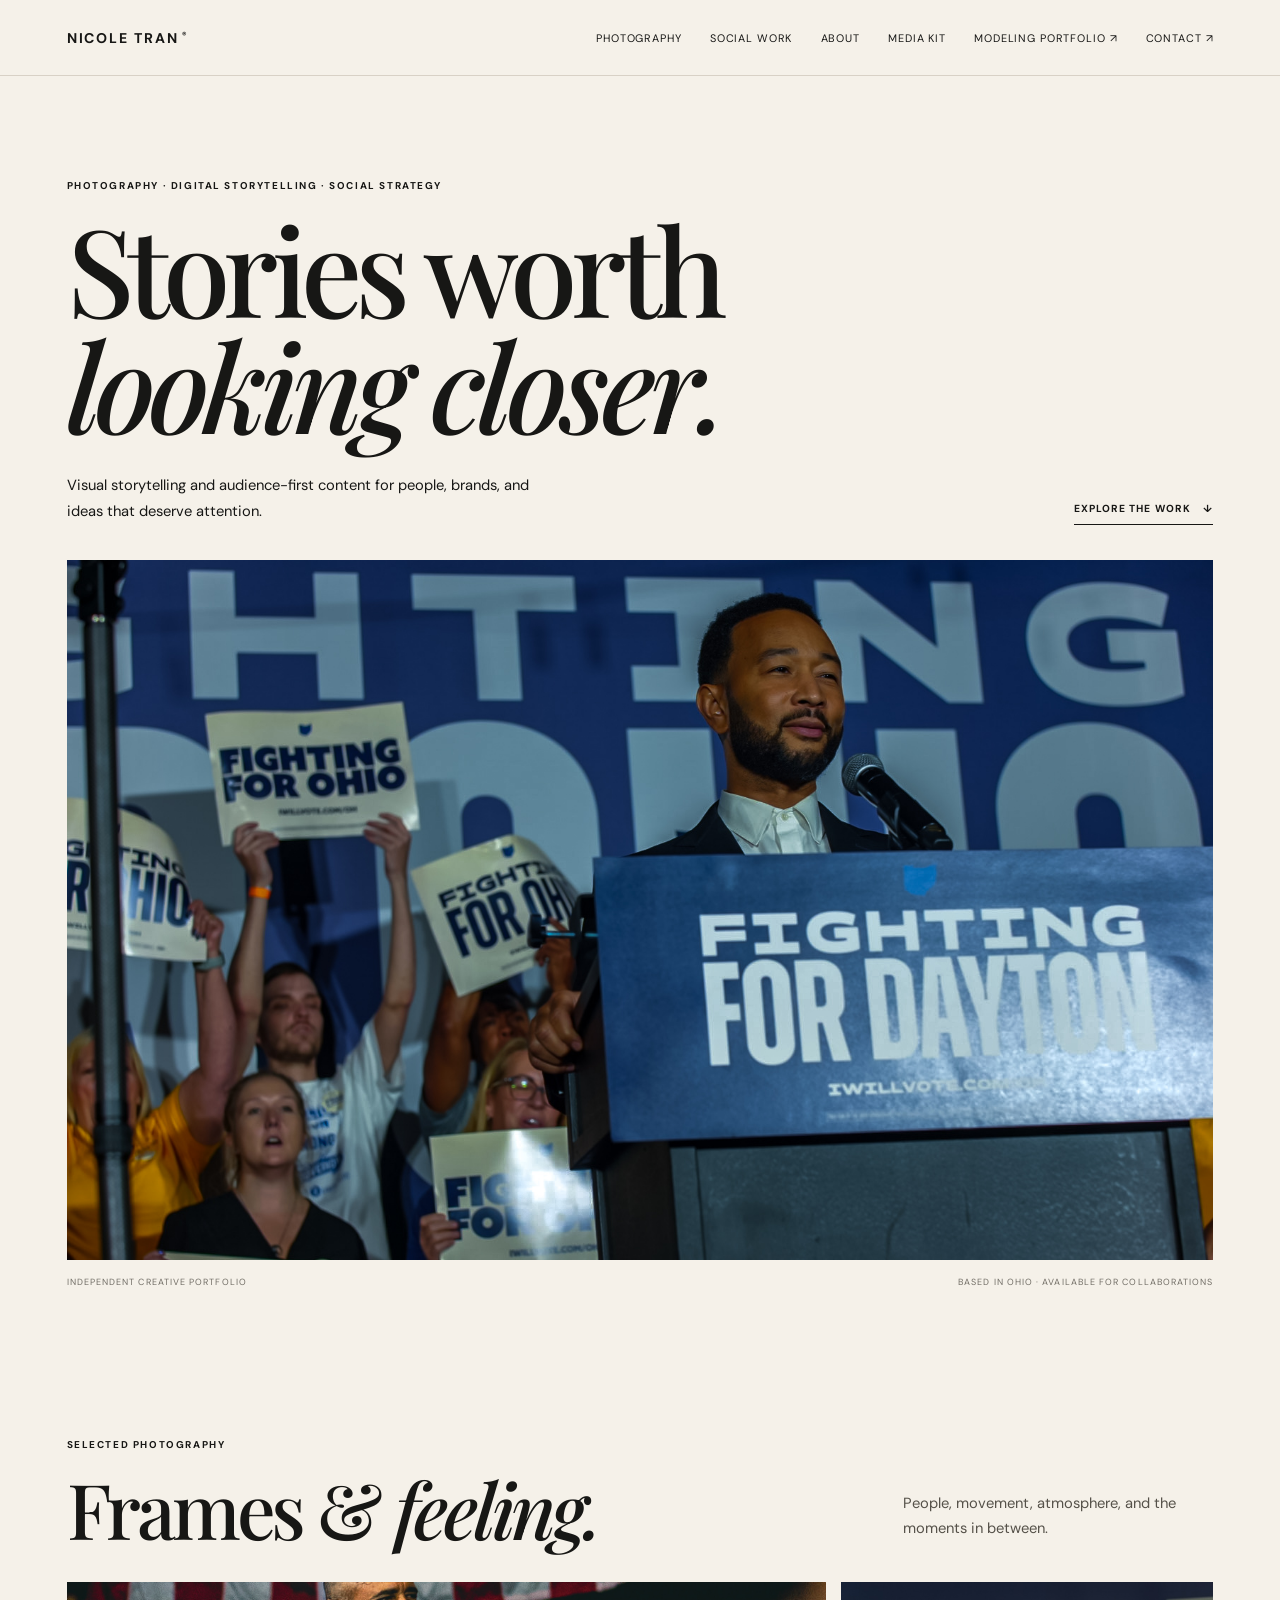
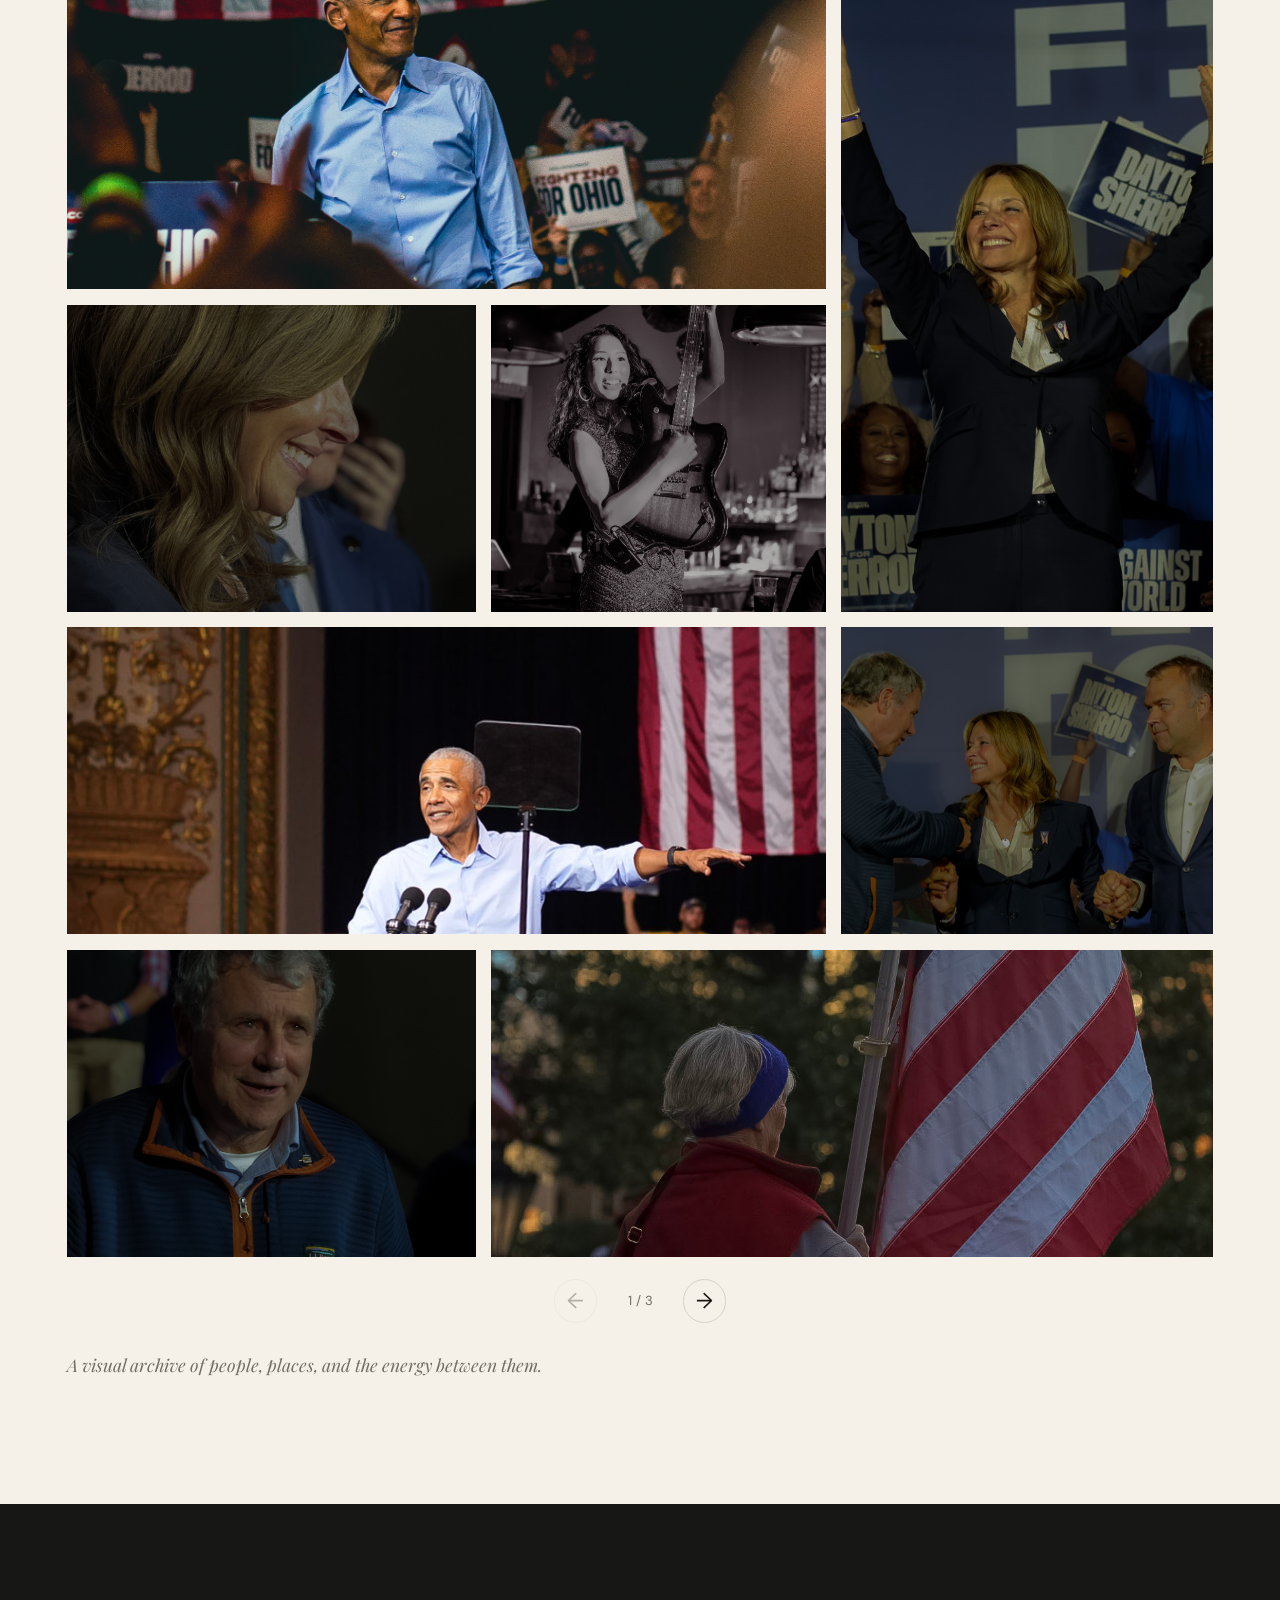
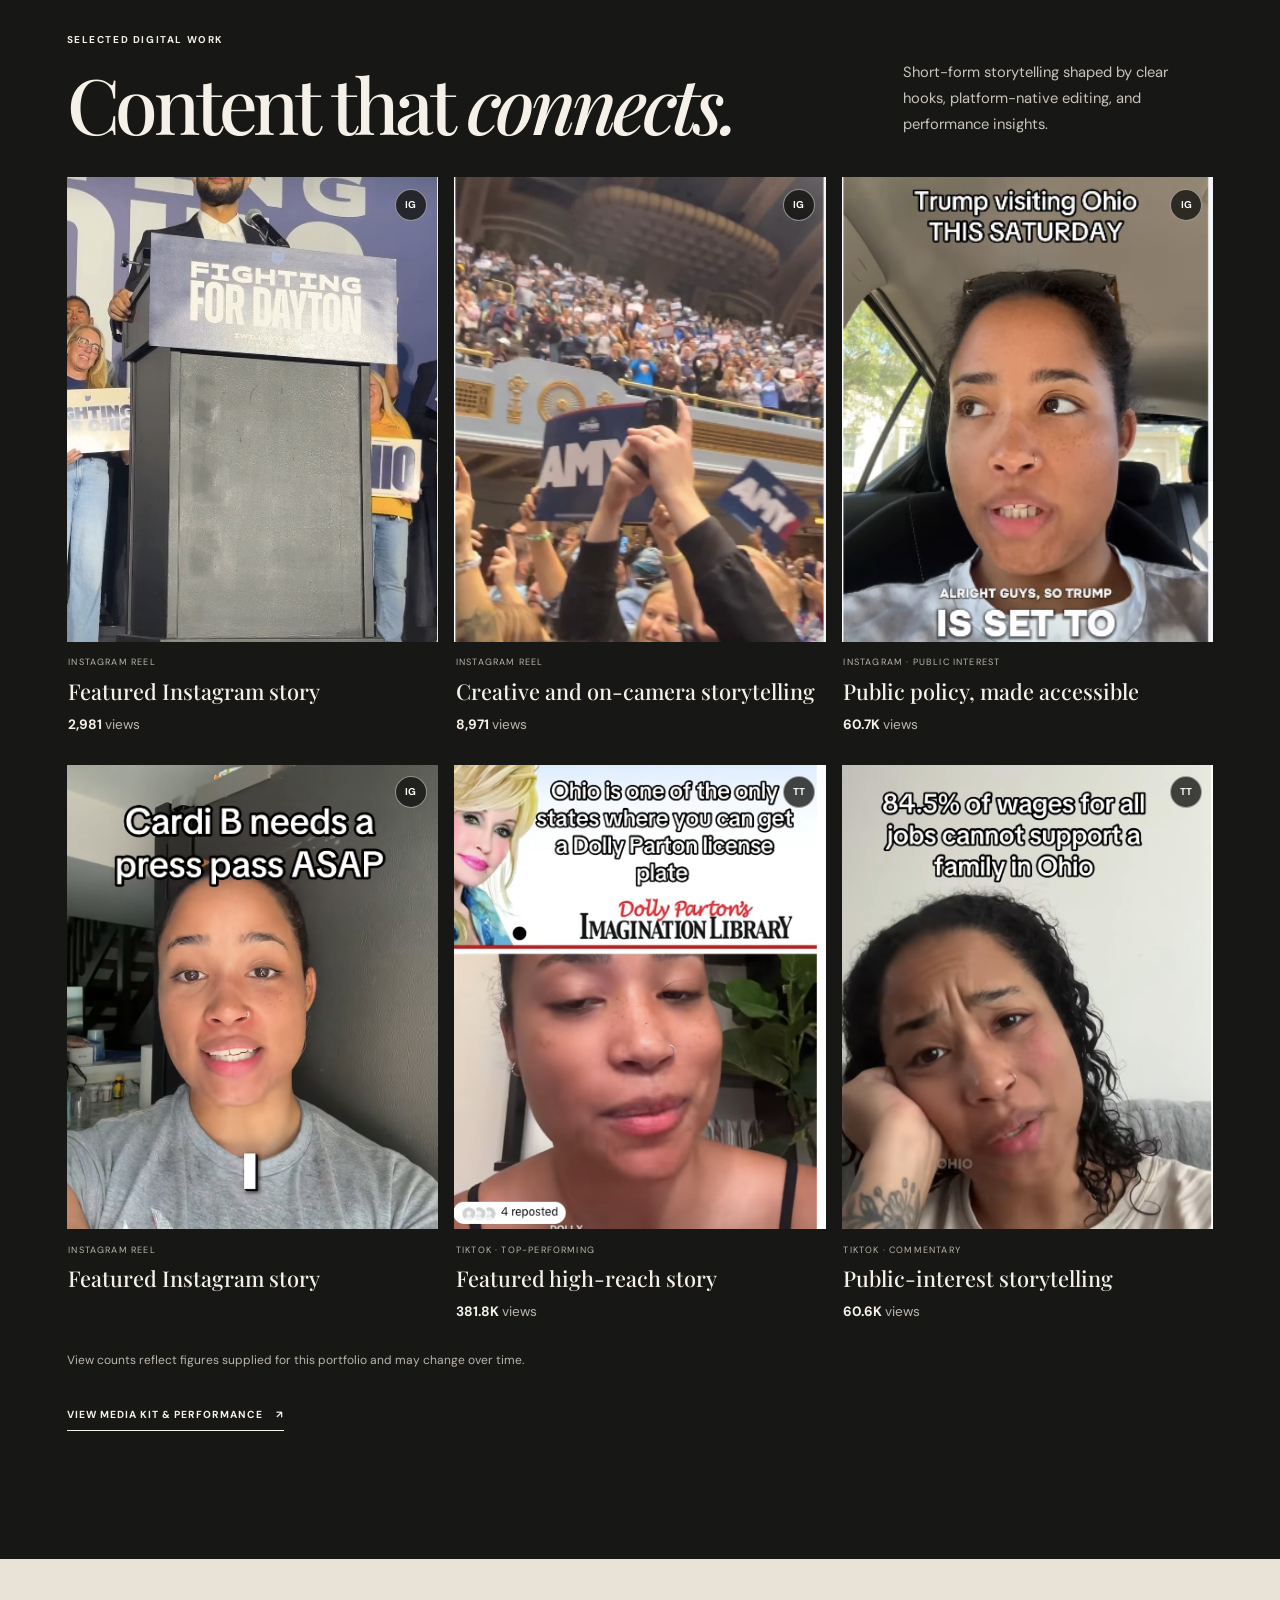
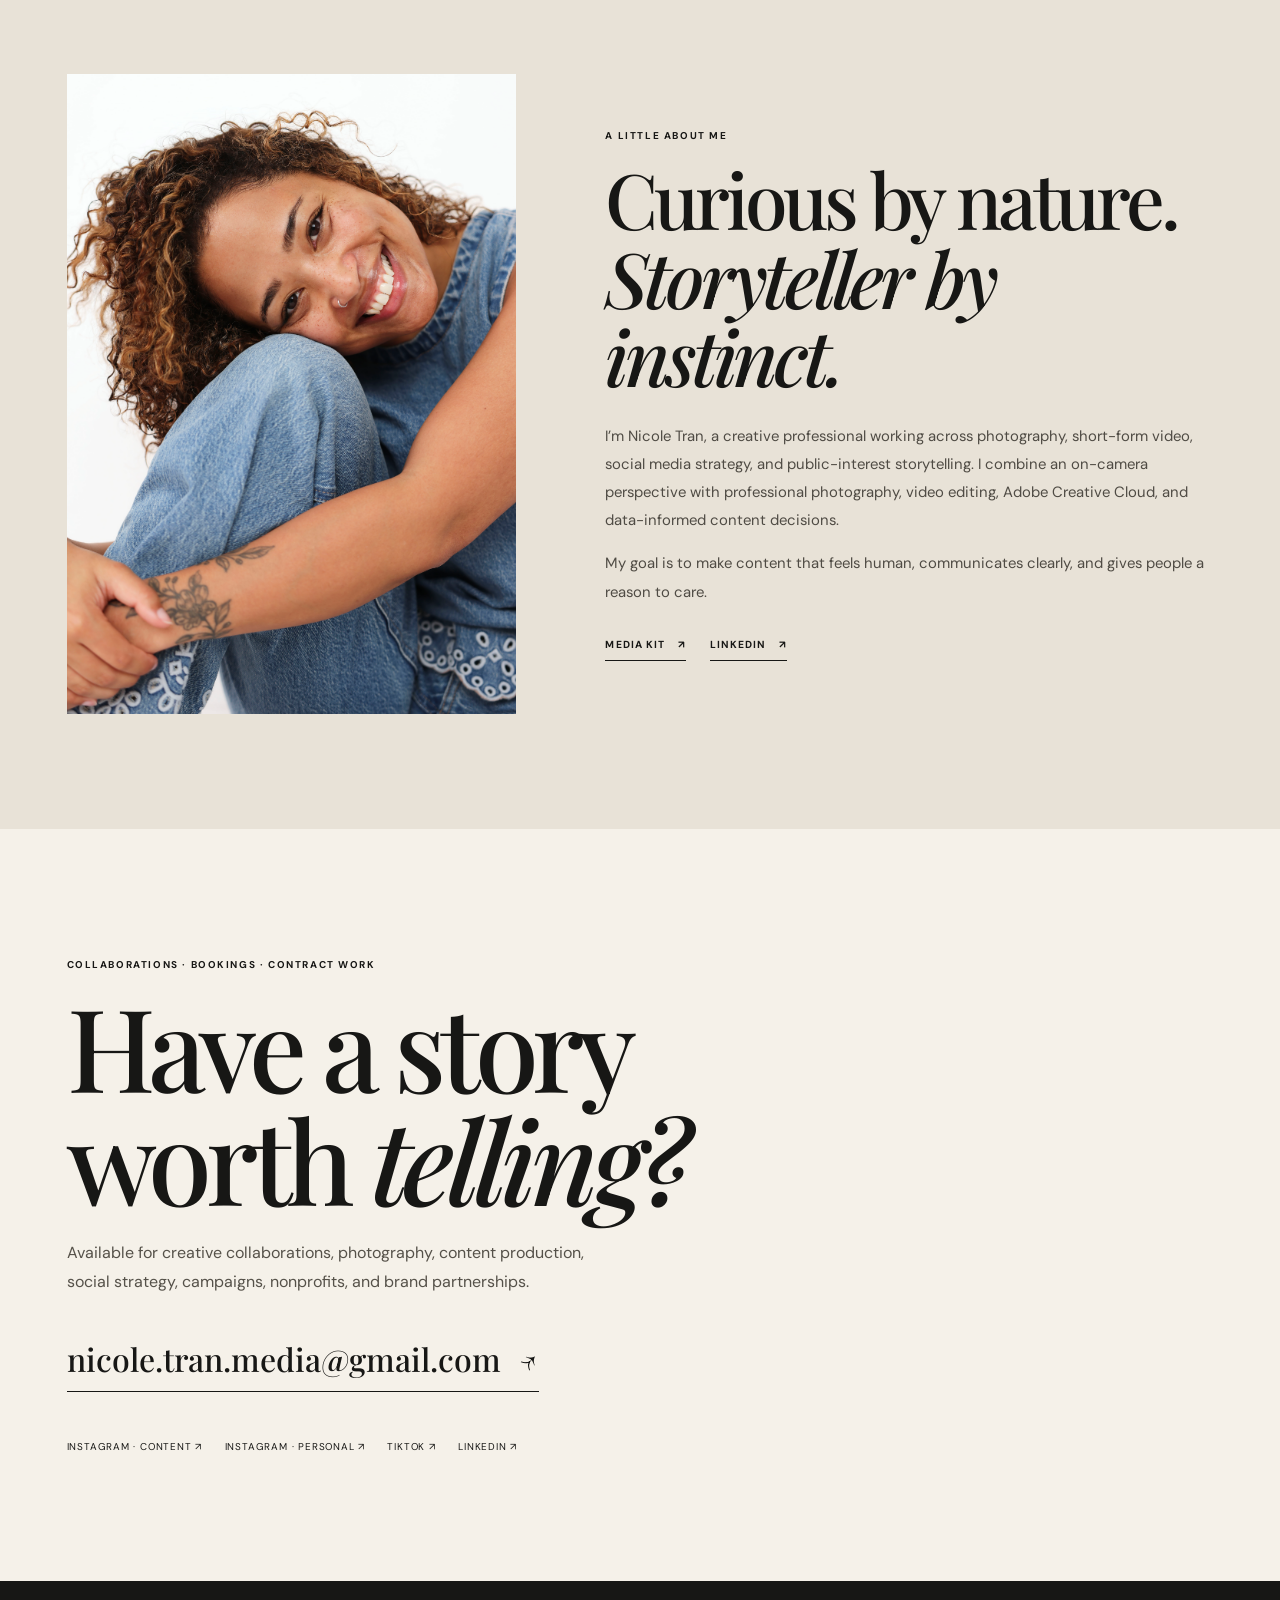
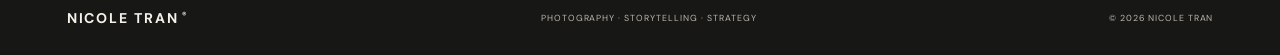
==== index.html @ fa3a07b5 "Update video labels and descriptions in index.html" ====
<!doctype html>
<html lang="en">
<head>
  <meta charset="utf-8">
  <meta name="viewport" content="width=device-width, initial-scale=1">
  <meta name="description" content="Nicole Tran — photography, digital storytelling, social media strategy, and public-interest content.">
  <meta name="theme-color" content="#f5f1e9">
  <title>Nicole Tran — Creative Portfolio</title>
  <link rel="preconnect" href="https://fonts.googleapis.com">
  <link rel="preconnect" href="https://fonts.gstatic.com" crossorigin>
  <link href="https://fonts.googleapis.com/css2?family=DM+Sans:wght@400;500;600;700&family=Playfair+Display:ital,wght@0,500;0,600;1,500;1,600&display=swap" rel="stylesheet">
  <link rel="stylesheet" href="style.css">
</head>
<body>
  <header class="site-header">
    <a class="wordmark" href="#top" aria-label="Nicole Tran home">NICOLE TRAN<span>®</span></a>
    <button class="menu-toggle" aria-expanded="false" aria-controls="site-nav">MENU <span>＋</span></button>
    <nav id="site-nav" class="site-nav" aria-label="Main navigation">
      <a href="#photography">Photography</a>
      <a href="#social-work">Social work</a>
      <a href="#about">About</a>
      <a href="media-kit.html">Media kit</a>
      <a href="https://sce.syngency.com/divisions/m/portfolios/nicole-t" target="_blank" rel="noopener noreferrer">Modeling portfolio ↗</a>
      <a href="#contact">Contact ↗</a>
    </nav>
  </header>

  <main id="top">
    <section class="hero section-pad">
      <p class="eyebrow">PHOTOGRAPHY · DIGITAL STORYTELLING · SOCIAL STRATEGY</p>
      <h1>Stories worth<br><em>looking closer.</em></h1>
      <div class="hero-bottom">
        <p>Visual storytelling and audience-first content for people, brands, and ideas that deserve attention.</p>
        <a class="text-link" href="#photography">EXPLORE THE WORK <span>↓</span></a>
      </div>
      <a class="hero-image image-frame" href="#photography" aria-label="Explore photography portfolio">
        <img src="images/photography/hero.jpg" alt="Featured photograph by Nicole Tran" fetchpriority="high">
      </a>
      <div class="hero-meta"><span>INDEPENDENT CREATIVE PORTFOLIO</span><span>BASED IN OHIO · AVAILABLE FOR COLLABORATIONS</span></div>
    </section>

    <section id="photography" class="section-pad photography-section">
      <div class="section-heading">
        <div><p class="eyebrow">SELECTED PHOTOGRAPHY</p><h2>Frames & <em>feeling.</em></h2></div>
        <p class="section-intro">People, movement, atmosphere, and the moments in between.</p>
      </div>
      <div class="photo-grid" id="photo-grid" aria-label="Photography portfolio">
        <button class="photo-card photo-large" data-photo-number="01" data-full="images/photography/photo-01.jpg" data-caption="Selected photograph"><img src="images/photography/photo-01.jpg" alt="Selected photograph by Nicole Tran" loading="lazy"></button>
        <button class="photo-card photo-tall" data-photo-number="02" data-full="images/photography/photo-02.jpg" data-caption="Selected photograph"><img src="images/photography/photo-02.jpg" alt="Selected photograph by Nicole Tran" loading="lazy"></button>
        <button class="photo-card" data-photo-number="03" data-full="images/photography/photo-03.jpg" data-caption="Selected photograph"><img src="images/photography/photo-03.jpg" alt="Selected photograph by Nicole Tran" loading="lazy"></button>
        <button class="photo-card" data-photo-number="04" data-full="images/photography/photo-04.jpg" data-caption="Selected photograph"><img src="images/photography/photo-04.jpg" alt="Selected photograph by Nicole Tran" loading="lazy"></button>
        <button class="photo-card photo-wide" data-photo-number="05" data-full="images/photography/photo-05.jpg" data-caption="Selected photograph"><img src="images/photography/photo-05.jpg" alt="Selected photograph by Nicole Tran" loading="lazy"></button>
        <button class="photo-card" data-photo-number="06" data-full="images/photography/photo-06.jpg" data-caption="Selected photograph"><img src="images/photography/photo-06.jpg" alt="Selected photograph by Nicole Tran" loading="lazy"></button>
        <button class="photo-card" data-photo-number="07" data-full="images/photography/photo-07.jpg" data-caption="Selected photograph"><img src="images/photography/photo-07.jpg" alt="Selected photograph by Nicole Tran" loading="lazy"></button>
        <button class="photo-card photo-large" data-photo-number="08" data-full="images/photography/photo-08.jpg" data-caption="Selected photograph"><img src="images/photography/photo-08.jpg" alt="Selected photograph by Nicole Tran" loading="lazy"></button>
        <button class="photo-card" data-photo-number="09" data-full="images/photography/photo-09.jpg" data-caption="Selected photograph"><img src="images/photography/photo-09.jpg" alt="Selected photograph by Nicole Tran" loading="lazy"></button>
        <button class="photo-card photo-tall" data-photo-number="10" data-full="images/photography/photo-10.jpg" data-caption="Selected photograph"><img src="images/photography/photo-10.jpg" alt="Selected photograph by Nicole Tran" loading="lazy"></button>
        <button class="photo-card" data-photo-number="11" data-full="images/photography/photo-11.jpg" data-caption="Selected photograph"><img src="images/photography/photo-11.jpg" alt="Selected photograph by Nicole Tran" loading="lazy"></button>
        <button class="photo-card" data-photo-number="12" data-full="images/photography/photo-12.jpg" data-caption="Selected photograph"><img src="images/photography/photo-12.jpg" alt="Selected photograph by Nicole Tran" loading="lazy"></button>
        <button class="photo-card photo-wide" data-photo-number="13" data-full="images/photography/photo-13.jpg" data-caption="Selected photograph"><img src="images/photography/photo-13.jpg" alt="Selected photograph by Nicole Tran" loading="lazy"></button>
        <button class="photo-card" data-photo-number="14" data-full="images/photography/photo-14.jpg" data-caption="Selected photograph"><img src="images/photography/photo-14.jpg" alt="Selected photograph by Nicole Tran" loading="lazy"></button>
        <button class="photo-card" data-photo-number="15" data-full="images/photography/photo-15.jpg" data-caption="Selected photograph"><img src="images/photography/photo-15.jpg" alt="Selected photograph by Nicole Tran" loading="lazy"></button>
        <button class="photo-card photo-large" data-photo-number="16" data-full="images/photography/photo-16.jpg" data-caption="Selected photograph"><img src="images/photography/photo-16.jpg" alt="Selected photograph by Nicole Tran" loading="lazy"></button>
        <button class="photo-card" data-photo-number="17" data-full="images/photography/photo-17.jpg" data-caption="Selected photograph"><img src="images/photography/photo-17.jpg" alt="Selected photograph by Nicole Tran" loading="lazy"></button>
        <button class="photo-card photo-tall" data-photo-number="18" data-full="images/photography/photo-18.jpg" data-caption="Selected photograph"><img src="images/photography/photo-18.jpg" alt="Selected photograph by Nicole Tran" loading="lazy"></button>
        <button class="photo-card" data-photo-number="19" data-full="images/photography/photo-19.jpg" data-caption="Selected photograph"><img src="images/photography/photo-19.jpg" alt="Selected photograph by Nicole Tran" loading="lazy"></button>
        <button class="photo-card" data-photo-number="20" data-full="images/photography/photo-20.jpg" data-caption="Selected photograph"><img src="images/photography/photo-20.jpg" alt="Selected photograph by Nicole Tran" loading="lazy"></button>
        <button class="photo-card photo-wide" data-photo-number="21" data-full="images/photography/photo-21.jpg" data-caption="Selected photograph"><img src="images/photography/photo-21.jpg" alt="Selected photograph by Nicole Tran" loading="lazy"></button>
        <button class="photo-card" data-photo-number="22" data-full="images/photography/photo-22.jpg" data-caption="Selected photograph"><img src="images/photography/photo-22.jpg" alt="Selected photograph by Nicole Tran" loading="lazy"></button>
        <button class="photo-card" data-photo-number="23" data-full="images/photography/photo-23.jpg" data-caption="Selected photograph"><img src="images/photography/photo-23.jpg" alt="Selected photograph by Nicole Tran" loading="lazy"></button>
        <button class="photo-card photo-large" data-photo-number="24" data-full="images/photography/photo-24.jpg" data-caption="Selected photograph"><img src="images/photography/photo-24.jpg" alt="Selected photograph by Nicole Tran" loading="lazy"></button>
      </div>
      <nav class="gallery-pagination" aria-label="Photography pages">
        <button type="button" id="gallery-prev" class="gallery-arrow" aria-label="Previous set of photos">←</button>
        <span id="gallery-page-label" aria-live="polite">1 / 3</span>
        <button type="button" id="gallery-next" class="gallery-arrow" aria-label="Next set of photos">→</button>
      </nav>
      <p class="gallery-note">A visual archive of people, places, and the energy between them.</p>
    </section>

    <section id="social-work" class="social-section section-pad">
      <div class="section-heading">
        <div><p class="eyebrow">SELECTED DIGITAL WORK</p><h2>Content that <em>connects.</em></h2></div>
        <p class="section-intro">Short-form storytelling shaped by clear hooks, platform-native editing, and performance insights.</p>
      </div>
      <div class="video-grid">
        <a class="video-card" href="https://www.instagram.com/reel/De-4u7outQN/" target="_blank" rel="noopener noreferrer">
          <div class="video-thumb"><img src="images/social/ig-01.jpg" alt="Instagram Reel cover" loading="lazy"><span class="platform-mark">IG</span></div>
          <div class="video-info"><p class="video-label">INSTAGRAM REEL</p><h3>Featured Instagram story</h3><p class="view-count">2,981 <span>views</span></p></div>
        </a>
        <a class="video-card" href="https://www.instagram.com/nicole_tran/reel/De8EDKTRyTt/" target="_blank" rel="noopener noreferrer">
          <div class="video-thumb"><img src="images/social/ig-02.jpg" alt="Instagram Reel cover" loading="lazy"><span class="platform-mark">IG</span></div>
          <div class="video-info"><p class="video-label">INSTAGRAM REEL</p><h3>Creative and on-camera storytelling</h3><p class="view-count">8,971 <span>views</span></p></div>
        </a>
        <a class="video-card" href="https://www.instagram.com/nicole.talks/reel/Dd1kNHyOMDu/" target="_blank" rel="noopener noreferrer">
          <div class="video-thumb"><img src="images/social/ig-03.jpg" alt="Instagram Reel cover" loading="lazy"><span class="platform-mark">IG</span></div>
          <div class="video-info"><p class="video-label">INSTAGRAM · PUBLIC INTEREST</p><h3>Public policy, made accessible</h3><p class="view-count">60.7K <span>views</span></p></div>
        </a>
        <a class="video-card" href="https://www.instagram.com/p/DfASIiyxtIM/" target="_blank" rel="noopener noreferrer">
          <div class="video-thumb"><img src="images/social/ig-04.jpg" alt="Instagram Reel cover" loading="lazy"><span class="platform-mark">IG</span></div>
          <div class="video-info"><p class="video-label">INSTAGRAM REEL</p><h3>Featured Instagram story</h3></div>
        </a>
        <a class="video-card" href="https://www.tiktok.com/@nnicoletalks/video/7678774298340822286" target="_blank" rel="noopener noreferrer">
          <div class="video-thumb"><img src="images/social/tt-02.jpg" alt="TikTok video cover" loading="lazy"><span class="platform-mark">TT</span></div>
          <div class="video-info"><p class="video-label">TIKTOK · TOP-PERFORMING</p><h3>Featured high-reach story</h3><p class="view-count">381.8K <span>views</span></p></div>
        </a>
        <a class="video-card" href="https://www.tiktok.com/@nnicoletalks/video/7659553400098540814" target="_blank" rel="noopener noreferrer">
          <div class="video-thumb"><img src="images/social/tt-03.jpg" alt="TikTok video cover" loading="lazy"><span class="platform-mark">TT</span></div>
          <div class="video-info"><p class="video-label">TIKTOK · COMMENTARY</p><h3>Public-interest storytelling</h3><p class="view-count">60.6K <span>views</span></p></div>
        </a>
      </div>
      <p class="metrics-note">View counts reflect figures supplied for this portfolio and may change over time.</p>
      <a class="text-link" href="media-kit.html">VIEW MEDIA KIT & PERFORMANCE <span>↗</span></a>
    </section>

    <section id="about" class="about-section section-pad">
      <div class="about-image image-frame"><img src="images/photography/about.jpg" alt="Nicole Tran portrait" loading="lazy"></div>
      <div class="about-copy">
        <p class="eyebrow">A LITTLE ABOUT ME</p>
        <h2>Curious by nature.<br><em>Storyteller by instinct.</em></h2>
        <p>I’m Nicole Tran, a creative professional working across photography, short-form video, social media strategy, and public-interest storytelling. I combine an on-camera perspective with professional photography, video editing, Adobe Creative Cloud, and data-informed content decisions.</p>
        <p>My goal is to make content that feels human, communicates clearly, and gives people a reason to care.</p>
        <div class="about-links"><a class="text-link" href="media-kit.html">MEDIA KIT <span>↗</span></a><a class="text-link" href="https://www.linkedin.com/in/nicolealextran" target="_blank" rel="noopener noreferrer">LINKEDIN <span>↗</span></a></div>
      </div>
    </section>

    <section id="contact" class="contact-section section-pad">
      <p class="eyebrow">COLLABORATIONS · BOOKINGS · CONTRACT WORK</p>
      <h2>Have a story<br>worth <em>telling?</em></h2>
      <p>Available for creative collaborations, photography, content production, social strategy, campaigns, nonprofits, and brand partnerships.</p>
      <a class="contact-email" href="mailto:nicole.tran.media@gmail.com">nicole.tran.media@gmail.com <span>↗</span></a>
      <div class="contact-links">
        <a href="https://www.instagram.com/nicole.talks/" target="_blank" rel="noopener noreferrer">INSTAGRAM · CONTENT ↗</a>
        <a href="https://www.instagram.com/nicole_tran/" target="_blank" rel="noopener noreferrer">INSTAGRAM · PERSONAL ↗</a>
        <a href="https://www.tiktok.com/@nnicoletalks" target="_blank" rel="noopener noreferrer">TIKTOK ↗</a>
        <a href="https://www.linkedin.com/in/nicolealextran" target="_blank" rel="noopener noreferrer">LINKEDIN ↗</a>
      </div>
    </section>
  </main>

  <footer class="site-footer"><a class="wordmark" href="#top">NICOLE TRAN<span>®</span></a><p>PHOTOGRAPHY · STORYTELLING · STRATEGY</p><p>© <span id="year"></span> NICOLE TRAN</p></footer>
  <dialog class="lightbox" aria-label="Expanded photograph"><button class="lightbox-close" aria-label="Close image">×</button><button class="lightbox-prev" aria-label="Previous image">←</button><figure><img src="" alt=""><figcaption></figcaption></figure><button class="lightbox-next" aria-label="Next image">→</button></dialog>
  <script src="script.js"></script>
</body>
</html>
---- style.css ----
:root{--ink:#171715;--cream:#f5f1e9;--paper:#fbf9f4;--stone:#d9d2c6;--muted:#716d65;--serif:'Playfair Display',Georgia,serif;--sans:'DM Sans',Arial,sans-serif;--pad:clamp(1.1rem,5.2vw,5.5rem)}
*{box-sizing:border-box}html{scroll-behavior:smooth;scroll-padding-top:6rem}body{margin:0;background:var(--cream);color:var(--ink);font-family:var(--sans);-webkit-font-smoothing:antialiased}a{color:inherit;text-decoration:none}img{display:block;max-width:100%}button{font:inherit}.section-pad{padding-left:var(--pad);padding-right:var(--pad)}.site-header{height:76px;padding:0 var(--pad);display:flex;align-items:center;justify-content:space-between;gap:1.5rem;border-bottom:1px solid #d8d1c6;position:sticky;top:0;z-index:20;background:rgba(245,241,233,.94);backdrop-filter:blur(12px)}.wordmark{font-weight:700;font-size:.88rem;letter-spacing:.14em;white-space:nowrap}.wordmark span{font-size:.55rem;vertical-align:top;margin-left:3px}.site-nav{display:flex;align-items:center;gap:clamp(.8rem,2.2vw,2rem);font-size:.68rem;letter-spacing:.08em;text-transform:uppercase}.site-nav a,.contact-links a{transition:opacity .2s}.site-nav a:hover,.contact-links a:hover{opacity:.58}.menu-toggle{display:none;border:0;background:none;cursor:pointer;letter-spacing:.1em;font-size:.7rem}.hero{padding-top:clamp(3.4rem,8vw,7rem);padding-bottom:1.3rem}.eyebrow{margin:0 0 1rem;font-size:.62rem;line-height:1.6;letter-spacing:.16em;font-weight:700}.hero h1,h2{font-family:var(--serif);font-weight:500;letter-spacing:-.055em}.hero h1{font-size:clamp(3.6rem,9.5vw,9.2rem);line-height:.95;margin:0;max-width:1100px}.hero h1 em,h2 em{font-weight:500}.hero-bottom{display:flex;align-items:end;justify-content:space-between;gap:2rem;margin:2rem 0 2.2rem}.hero-bottom p,.section-intro{font-size:.92rem;line-height:1.75;max-width:480px;margin:0}.text-link{display:inline-flex;align-items:center;gap:.8rem;padding-bottom:.55rem;border-bottom:1px solid currentColor;font-size:.64rem;font-weight:700;letter-spacing:.1em;white-space:nowrap}.text-link span{transition:transform .2s}.text-link:hover span{transform:translate(3px,-2px)}.image-frame{position:relative;overflow:hidden;background:var(--stone)}.image-frame img{width:100%;height:100%;object-fit:cover}.hero-image{display:block;height:clamp(300px,56vw,700px)}.hero-image img{object-position:center 40%}.hero-meta{display:flex;justify-content:space-between;gap:1rem;margin-top:1rem;color:var(--muted);font-size:.56rem;letter-spacing:.12em}.photography-section,.social-section,.contact-section{padding-top:clamp(5rem,10vw,9rem);padding-bottom:clamp(5rem,10vw,9rem)}.section-heading{display:flex;align-items:end;justify-content:space-between;gap:2rem;margin-bottom:2.2rem}.section-heading h2,.about-copy h2{font-size:clamp(2.8rem,6vw,6.1rem);line-height:1.02;margin:0}.section-intro{max-width:310px;color:#555149;margin-bottom:.3rem}.photo-grid{display:grid;grid-template-columns:1.1fr .9fr 1fr;grid-auto-rows:clamp(170px,24vw,340px);gap:clamp(.5rem,1.2vw,1rem)}.photo-card{border:0;padding:0;min-width:0;overflow:hidden;position:relative;background:#ded8ce;cursor:zoom-in}.photo-card img{width:100%;height:100%;object-fit:cover;transition:transform .65s cubic-bezier(.2,.7,.2,1)}.photo-card:hover img{transform:scale(1.035)}.photo-card.photo-large{grid-column:span 2}.photo-card.photo-tall{grid-row:span 2}.photo-card.photo-wide{grid-column:span 2}.gallery-note{font-family:var(--serif);font-style:italic;color:var(--muted);font-size:1.1rem;margin:1.4rem 0 0}.social-section{background:var(--ink);color:var(--cream)}.social-section .section-intro{color:#c9c4bb}.video-grid{display:grid;grid-template-columns:repeat(3,minmax(0,1fr));gap:2rem 1rem}.video-card{min-width:0;display:block}.video-thumb{position:relative;aspect-ratio:4/5;background:linear-gradient(145deg,#4c4840,#292824);overflow:hidden}.video-thumb img{width:100%;height:100%;object-fit:cover;transition:transform .5s}.video-card:hover .video-thumb img{transform:scale(1.035)}.platform-mark{position:absolute;top:.7rem;right:.7rem;width:2rem;height:2rem;display:grid;place-items:center;border-radius:50%;background:rgba(17,17,15,.78);border:1px solid rgba(255,255,255,.5);font-size:.62rem;font-weight:700;color:#fff}.video-info{padding:.9rem .1rem 0}.video-label{margin:0 0 .55rem;color:#bcb6ac;font-size:.57rem;letter-spacing:.13em}.video-info h3{font:500 clamp(1.05rem,1.7vw,1.4rem)/1.3 var(--serif);margin:0 0 .65rem}.view-count{font-size:.85rem;font-weight:700;margin:0}.view-count span{font-weight:400;color:#bcb6ac}.metrics-note{color:#bcb6ac;font-size:.75rem;margin:2rem 0}.social-section>.text-link{margin-top:.5rem}.about-section{display:grid;grid-template-columns:.85fr 1.15fr;gap:clamp(2rem,7vw,7rem);align-items:center;padding-top:clamp(5rem,9vw,9rem);padding-bottom:clamp(5rem,9vw,9rem);background:#e8e2d7}.about-image{height:clamp(340px,50vw,650px);background:var(--stone)}.about-image img{object-position:center 30%}.about-copy h2{margin-bottom:1.7rem}.about-copy>p:not(.eyebrow){max-width:600px;color:#4f4b44;font-size:.93rem;line-height:1.9}.about-links{display:flex;flex-wrap:wrap;gap:1.5rem;margin-top:2rem}.contact-section h2{font-size:clamp(4rem,9vw,8.5rem);line-height:.98;margin:0 0 1.5rem}.contact-section>p:not(.eyebrow){max-width:530px;color:#555149;line-height:1.8}.contact-email{display:inline-flex;align-items:center;gap:1rem;font:500 clamp(1.15rem,2.5vw,2rem) var(--serif);border-bottom:1px solid;padding-bottom:.7rem;margin-top:1.5rem}.contact-links{display:flex;flex-wrap:wrap;gap:1.4rem;margin-top:3rem;font-size:.62rem;letter-spacing:.08em}.site-footer{background:var(--ink);color:var(--cream);display:flex;justify-content:space-between;align-items:center;gap:1.2rem;padding:1.4rem var(--pad)}.site-footer p{font-size:.55rem;letter-spacing:.11em;color:#bcb6ac}.lightbox{border:0;padding:3rem;max-width:min(96vw,1400px);max-height:96vh;width:100%;background:#171715;color:var(--cream)}.lightbox::backdrop{background:rgba(0,0,0,.92)}.lightbox figure{margin:0 auto;display:flex;flex-direction:column;align-items:center;gap:1rem;max-height:82vh}.lightbox figure img{max-width:100%;max-height:76vh;object-fit:contain}.lightbox figcaption{font-size:.7rem;letter-spacing:.1em}.lightbox button{position:absolute;border:1px solid #777;color:var(--cream);background:transparent;width:2.5rem;height:2.5rem;border-radius:50%;cursor:pointer}.lightbox-close{top:1rem;right:1rem;font-size:1.5rem}.lightbox-prev{left:1rem;top:50%}.lightbox-next{right:1rem;top:50%}
@media(max-width:800px){.site-header{height:68px}.menu-toggle{display:inline-flex;gap:.5rem;align-items:center}.site-nav{display:none;position:absolute;top:68px;left:0;right:0;padding:1.3rem var(--pad) 1.5rem;background:var(--cream);border-bottom:1px solid #d8d1c6;align-items:flex-start;flex-direction:column;gap:1.2rem}.site-nav.open{display:flex}.hero h1{font-size:clamp(3.3rem,13vw,6.5rem)}.hero-bottom,.section-heading{align-items:flex-start;flex-direction:column;gap:1rem}.hero-meta{flex-direction:column;gap:.5rem}.photo-grid{grid-template-columns:1fr 1fr;grid-auto-rows:54vw;gap:.6rem}.photo-card.photo-large,.photo-card.photo-wide{grid-column:span 2}.photo-card.photo-tall{grid-row:span 1}.about-section{grid-template-columns:1fr;gap:2.5rem}.about-image{height:85vw;max-height:600px}.video-grid{grid-template-columns:repeat(2,minmax(0,1fr));gap:1.6rem .7rem}.site-footer{flex-wrap:wrap}.site-footer p{margin:0}}
@media(max-width:480px){.hero-image{height:78vw;min-height:270px}.photo-grid{grid-auto-rows:61vw}.video-info h3{font-size:1.05rem}.contact-links{gap:1rem}.site-footer{align-items:flex-start;flex-direction:column}.lightbox{padding:3.5rem 1rem}}
@media(prefers-reduced-motion:reduce){*,*::before,*::after{scroll-behavior:auto!important;transition-duration:.01ms!important}}


/* Photography gallery pagination */
.gallery-pagination {
  display: flex;
  align-items: center;
  justify-content: center;
  gap: 1.1rem;
  padding: 1.4rem 0 0.5rem;
}
.gallery-arrow {
  display: inline-flex;
  align-items: center;
  justify-content: center;
  width: 2.7rem;
  height: 2.7rem;
  border: 1px solid var(--line, #d7d0c4);
  border-radius: 50%;
  background: transparent;
  color: inherit;
  font: inherit;
  font-size: 1.35rem;
  cursor: pointer;
  transition: background .2s ease, color .2s ease, opacity .2s ease;
}
.gallery-arrow:hover:not(:disabled) {
  background: #171715;
  color: #fff;
}
.gallery-arrow:disabled {
  opacity: .3;
  cursor: not-allowed;
}
#gallery-page-label {
  min-width: 3.2rem;
  text-align: center;
  font-size: .82rem;
  color: var(--muted, #68645d);
  font-variant-numeric: tabular-nums;
}
.photo-card[hidden] { display: none !important; }
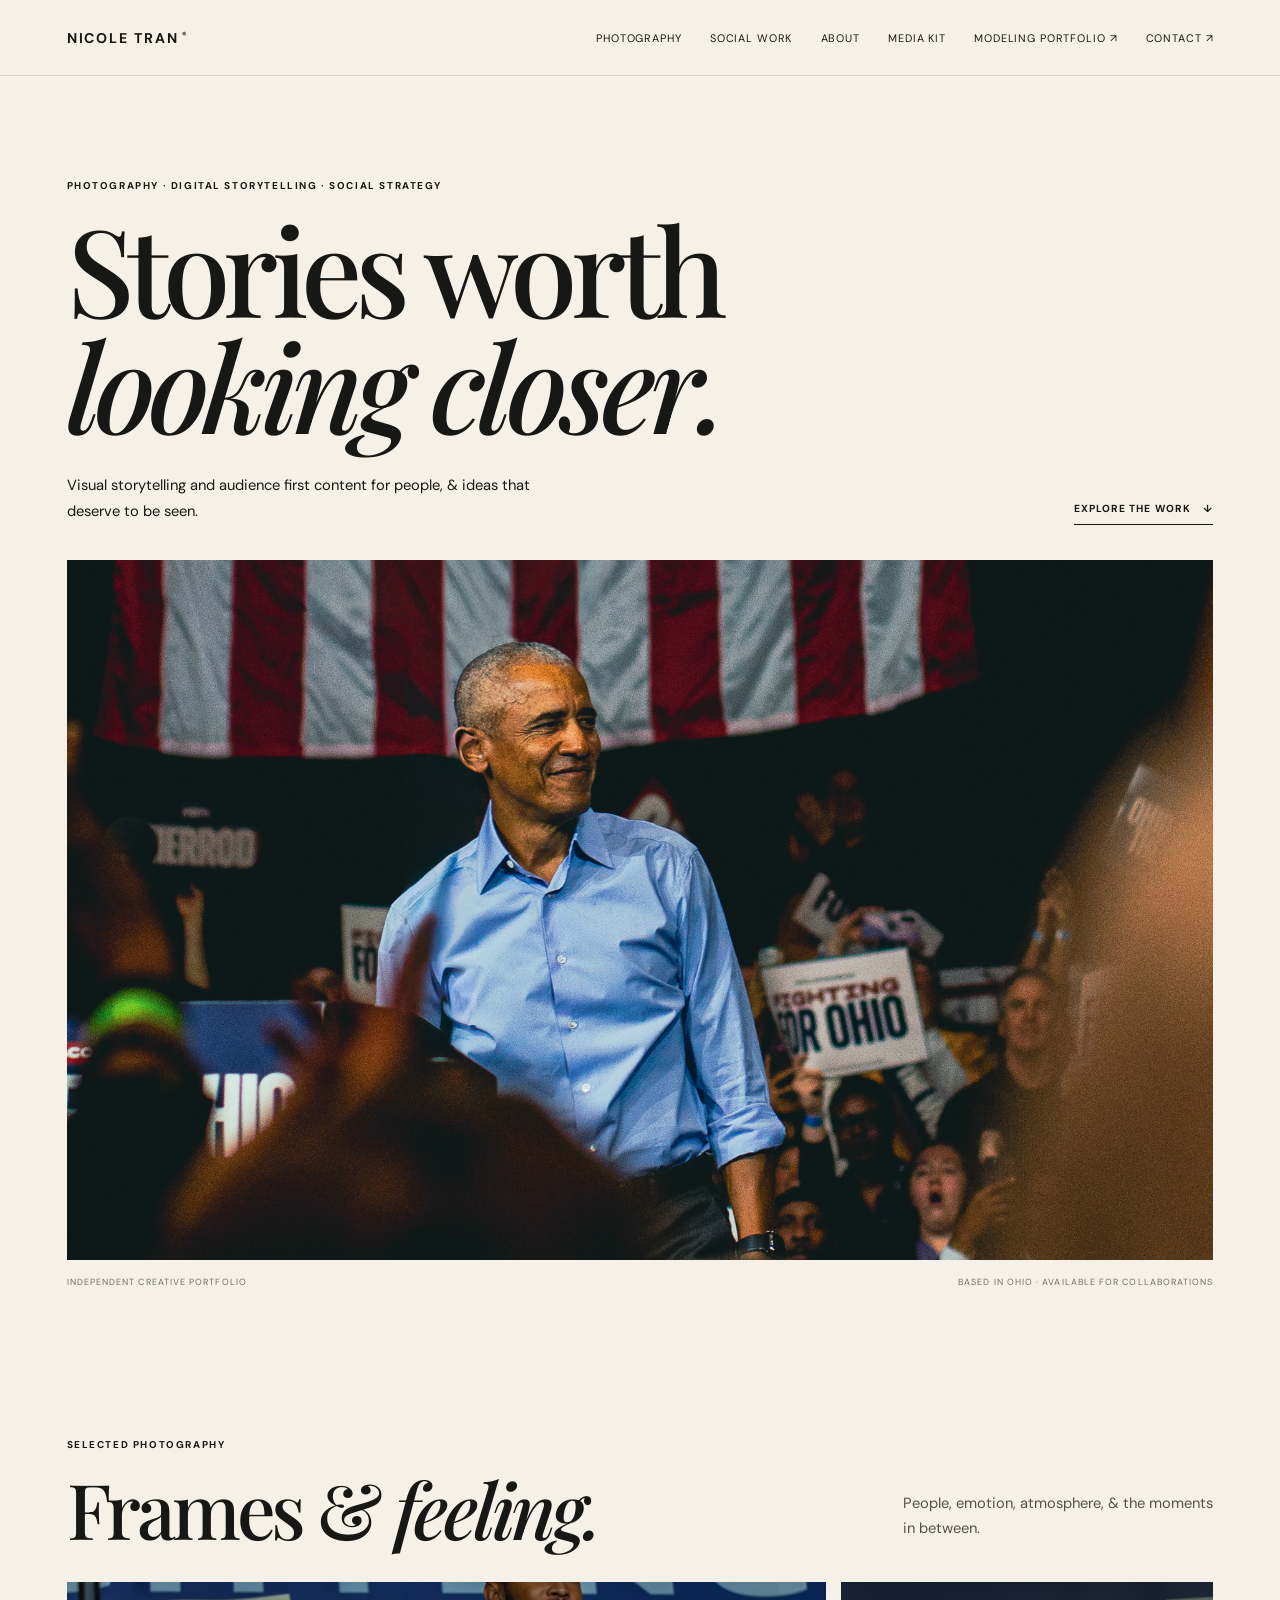
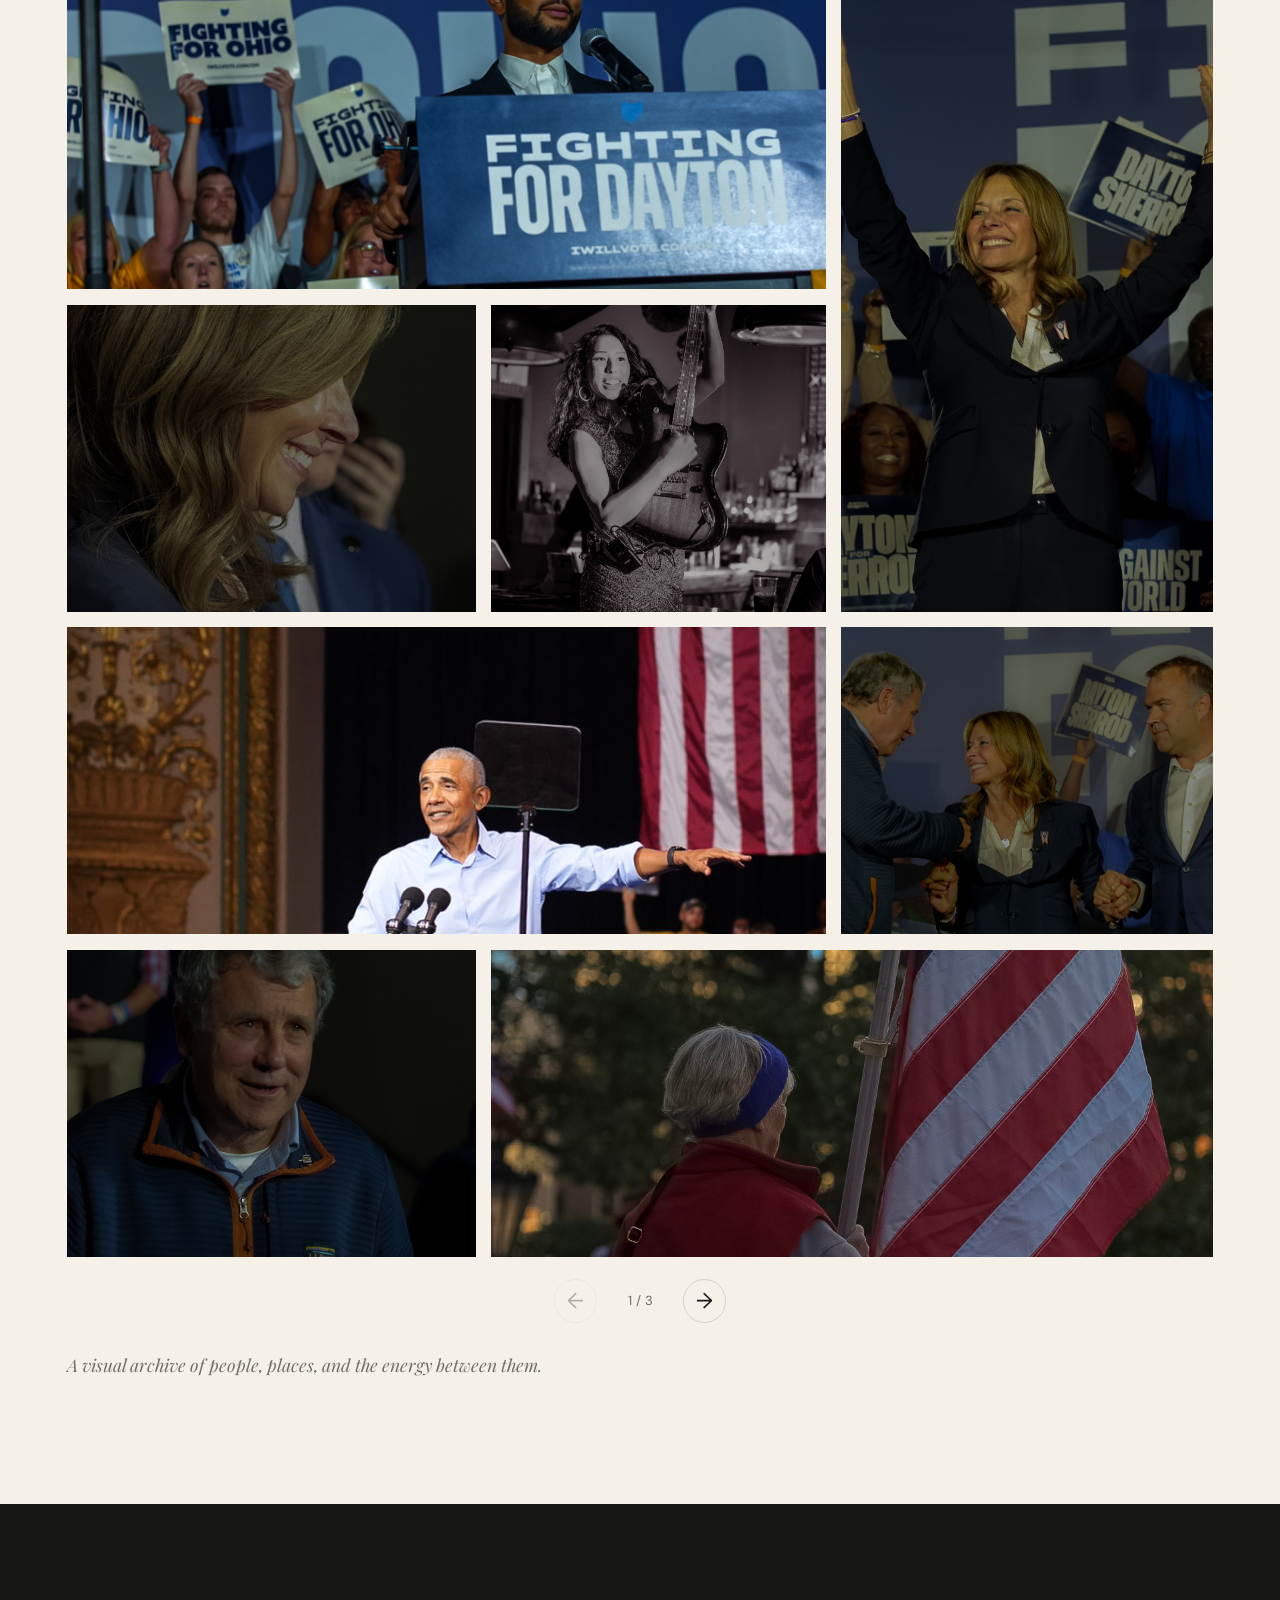
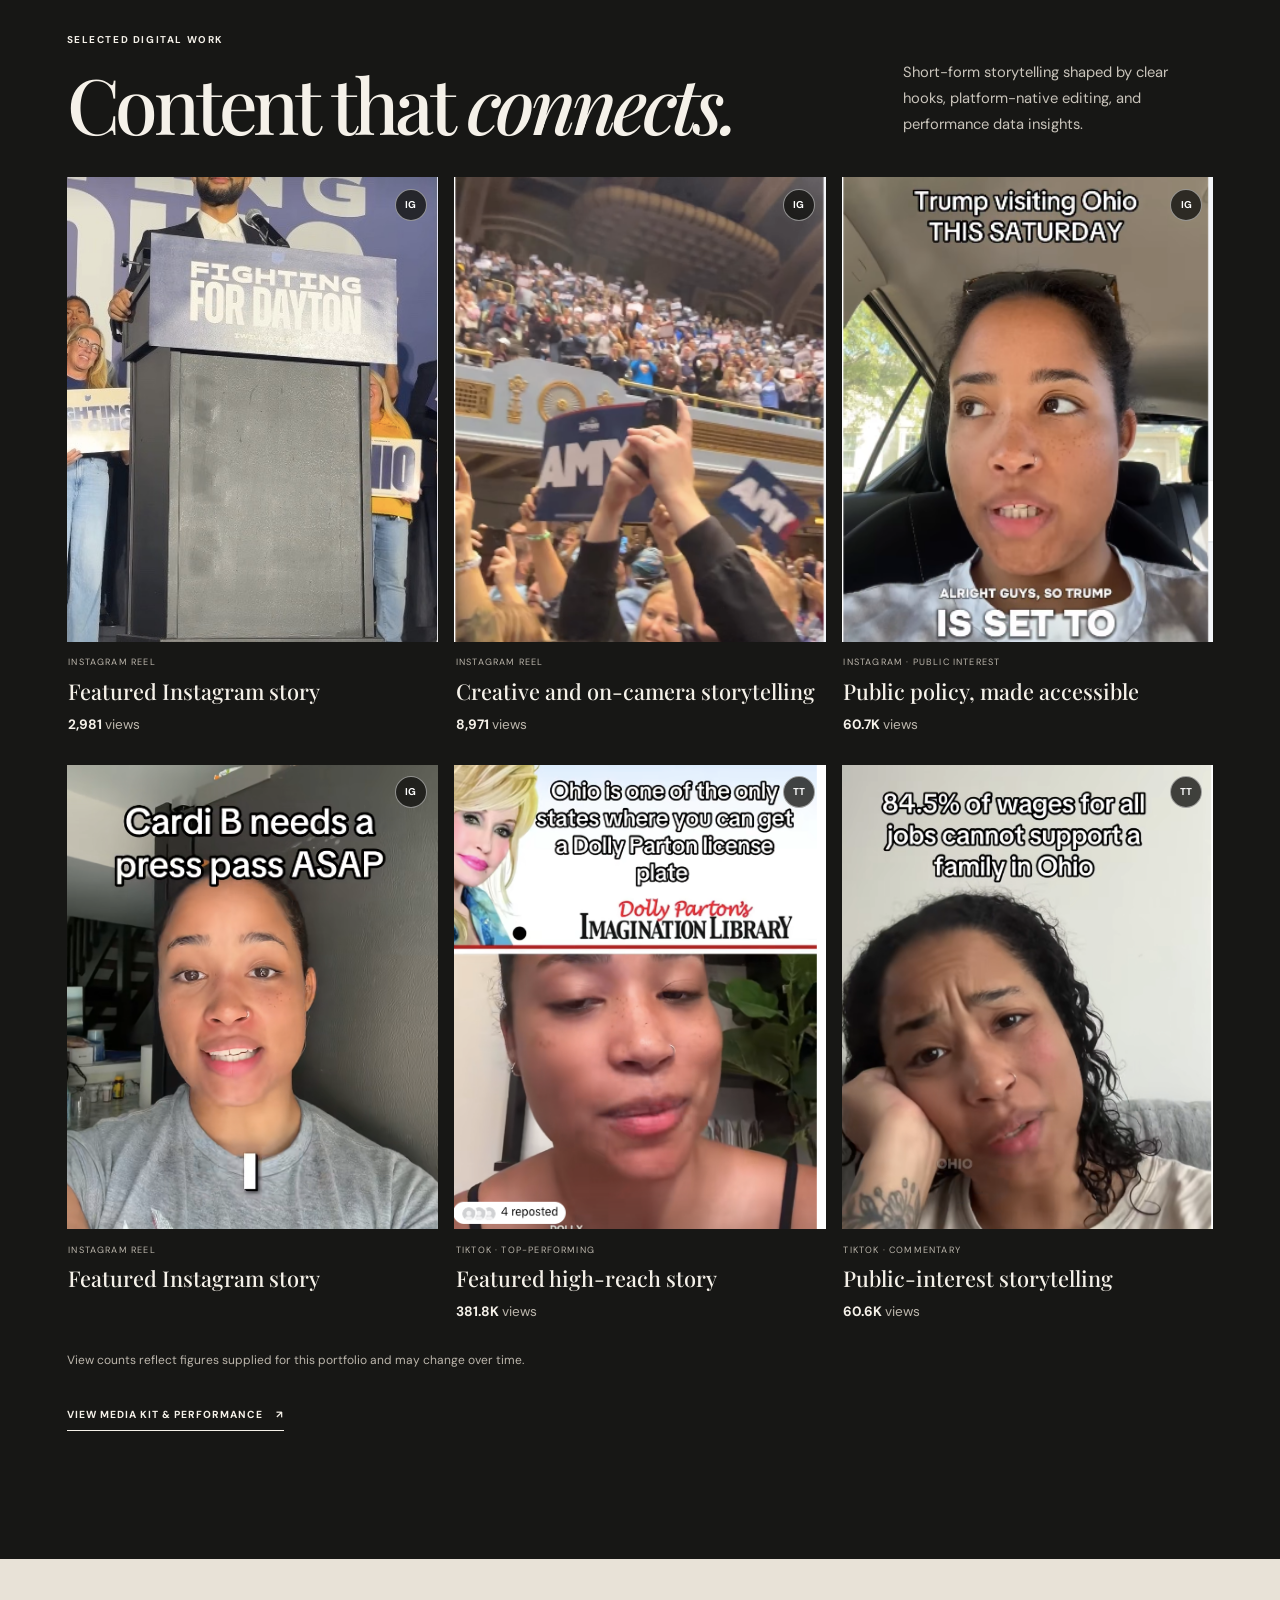
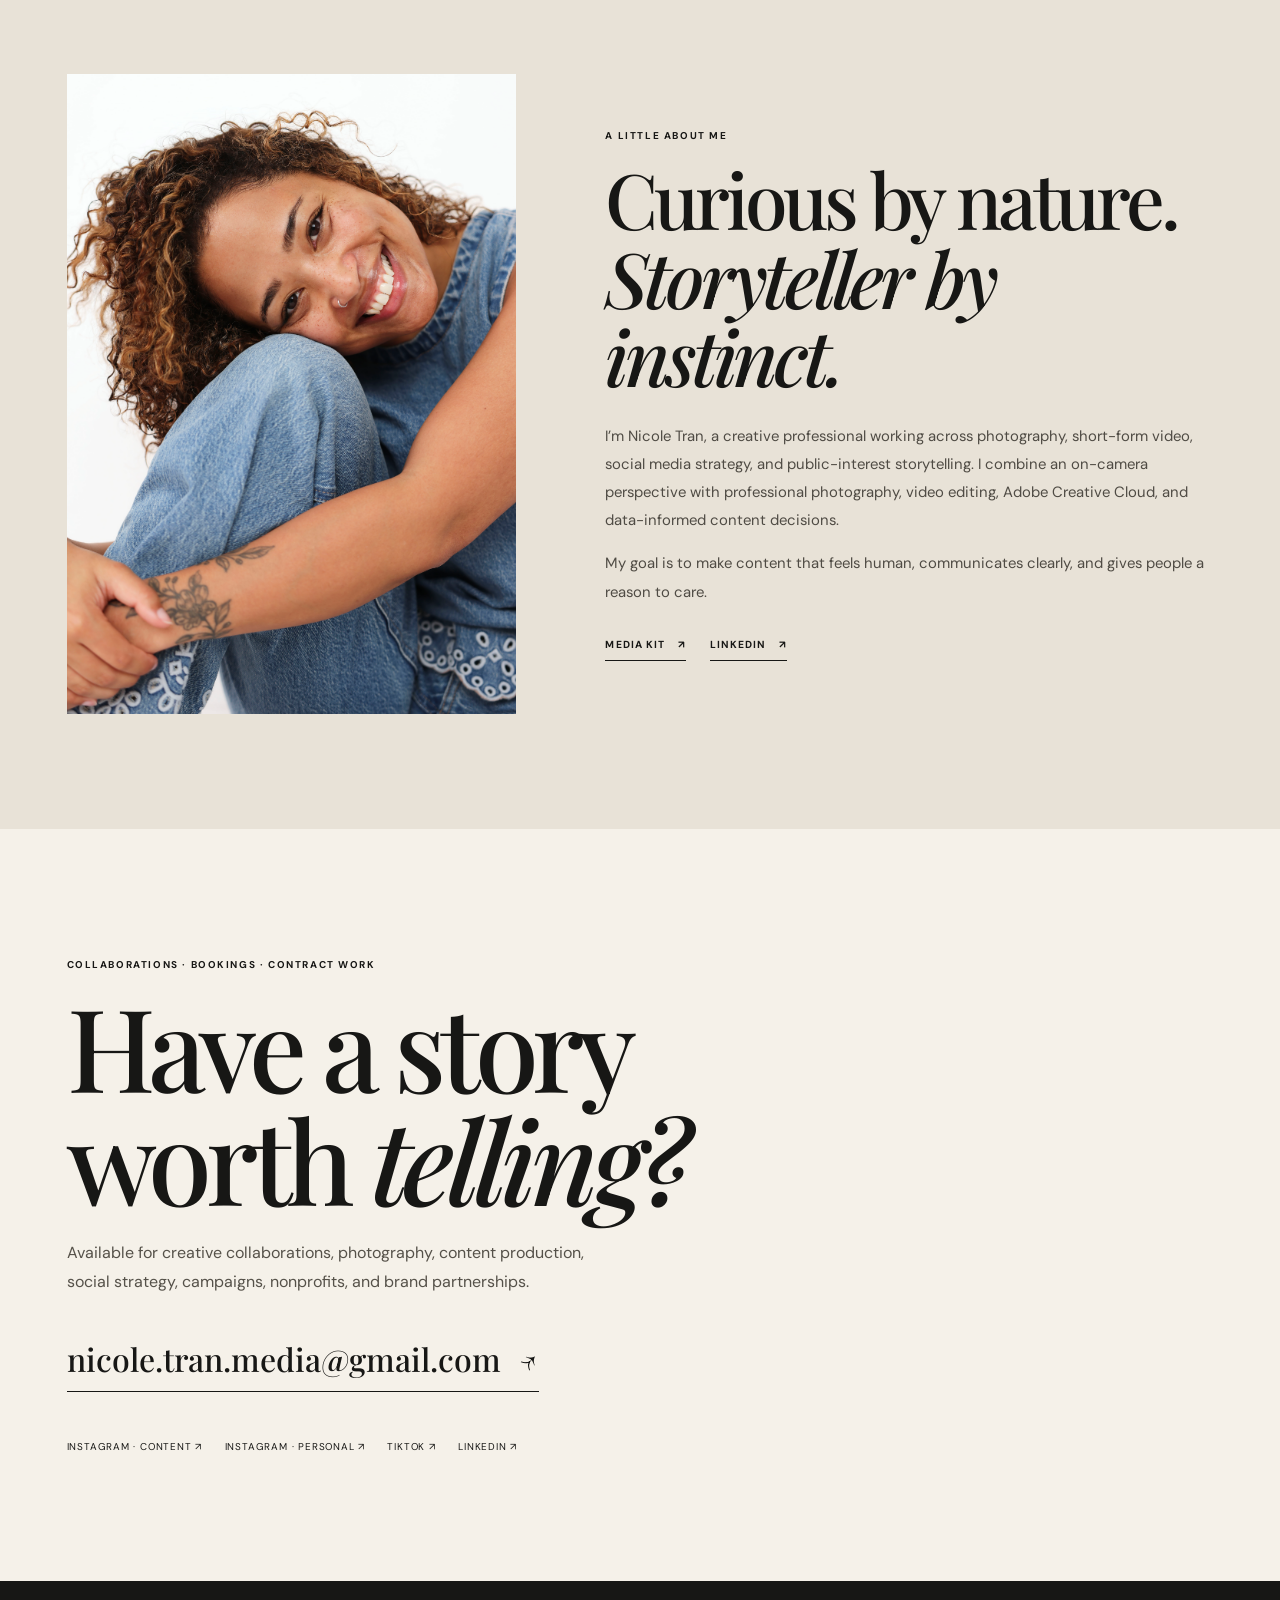
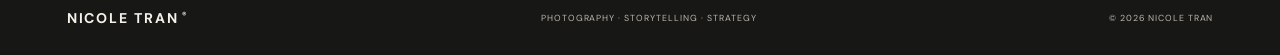
==== commit 9253aa5a: "Update index.html" ====
--- a/index.html
+++ b/index.html
@@ -3,7 +3,7 @@
 <head>
   <meta charset="utf-8">
   <meta name="viewport" content="width=device-width, initial-scale=1">
-  <meta name="description" content="Nicole Tran — photography, digital storytelling, social media strategy, and public-interest content.">
+  <meta name="description" content="Nicole Tran — photography, digital storytelling, social media strategy, and public interest content.">
   <meta name="theme-color" content="#f5f1e9">
   <title>Nicole Tran — Creative Portfolio</title>
   <link rel="preconnect" href="https://fonts.googleapis.com">
@@ -30,7 +30,7 @@
       <p class="eyebrow">PHOTOGRAPHY · DIGITAL STORYTELLING · SOCIAL STRATEGY</p>
       <h1>Stories worth<br><em>looking closer.</em></h1>
       <div class="hero-bottom">
-        <p>Visual storytelling and audience-first content for people, brands, and ideas that deserve attention.</p>
+        <p>Visual storytelling and audience first content for people, & ideas that deserve to be seen.</p>
         <a class="text-link" href="#photography">EXPLORE THE WORK <span>↓</span></a>
       </div>
       <a class="hero-image image-frame" href="#photography" aria-label="Explore photography portfolio">
@@ -42,7 +42,7 @@
     <section id="photography" class="section-pad photography-section">
       <div class="section-heading">
         <div><p class="eyebrow">SELECTED PHOTOGRAPHY</p><h2>Frames & <em>feeling.</em></h2></div>
-        <p class="section-intro">People, movement, atmosphere, and the moments in between.</p>
+        <p class="section-intro">People, emotion, atmosphere, & the moments in between.</p>
       </div>
       <div class="photo-grid" id="photo-grid" aria-label="Photography portfolio">
         <button class="photo-card photo-large" data-photo-number="01" data-full="images/photography/photo-01.jpg" data-caption="Selected photograph"><img src="images/photography/photo-01.jpg" alt="Selected photograph by Nicole Tran" loading="lazy"></button>
@@ -81,7 +81,7 @@
     <section id="social-work" class="social-section section-pad">
       <div class="section-heading">
         <div><p class="eyebrow">SELECTED DIGITAL WORK</p><h2>Content that <em>connects.</em></h2></div>
-        <p class="section-intro">Short-form storytelling shaped by clear hooks, platform-native editing, and performance insights.</p>
+        <p class="section-intro">Short-form storytelling shaped by clear hooks, platform-native editing, and performance data insights.</p>
       </div>
       <div class="video-grid">
         <a class="video-card" href="https://www.instagram.com/reel/De-4u7outQN/" target="_blank" rel="noopener noreferrer">
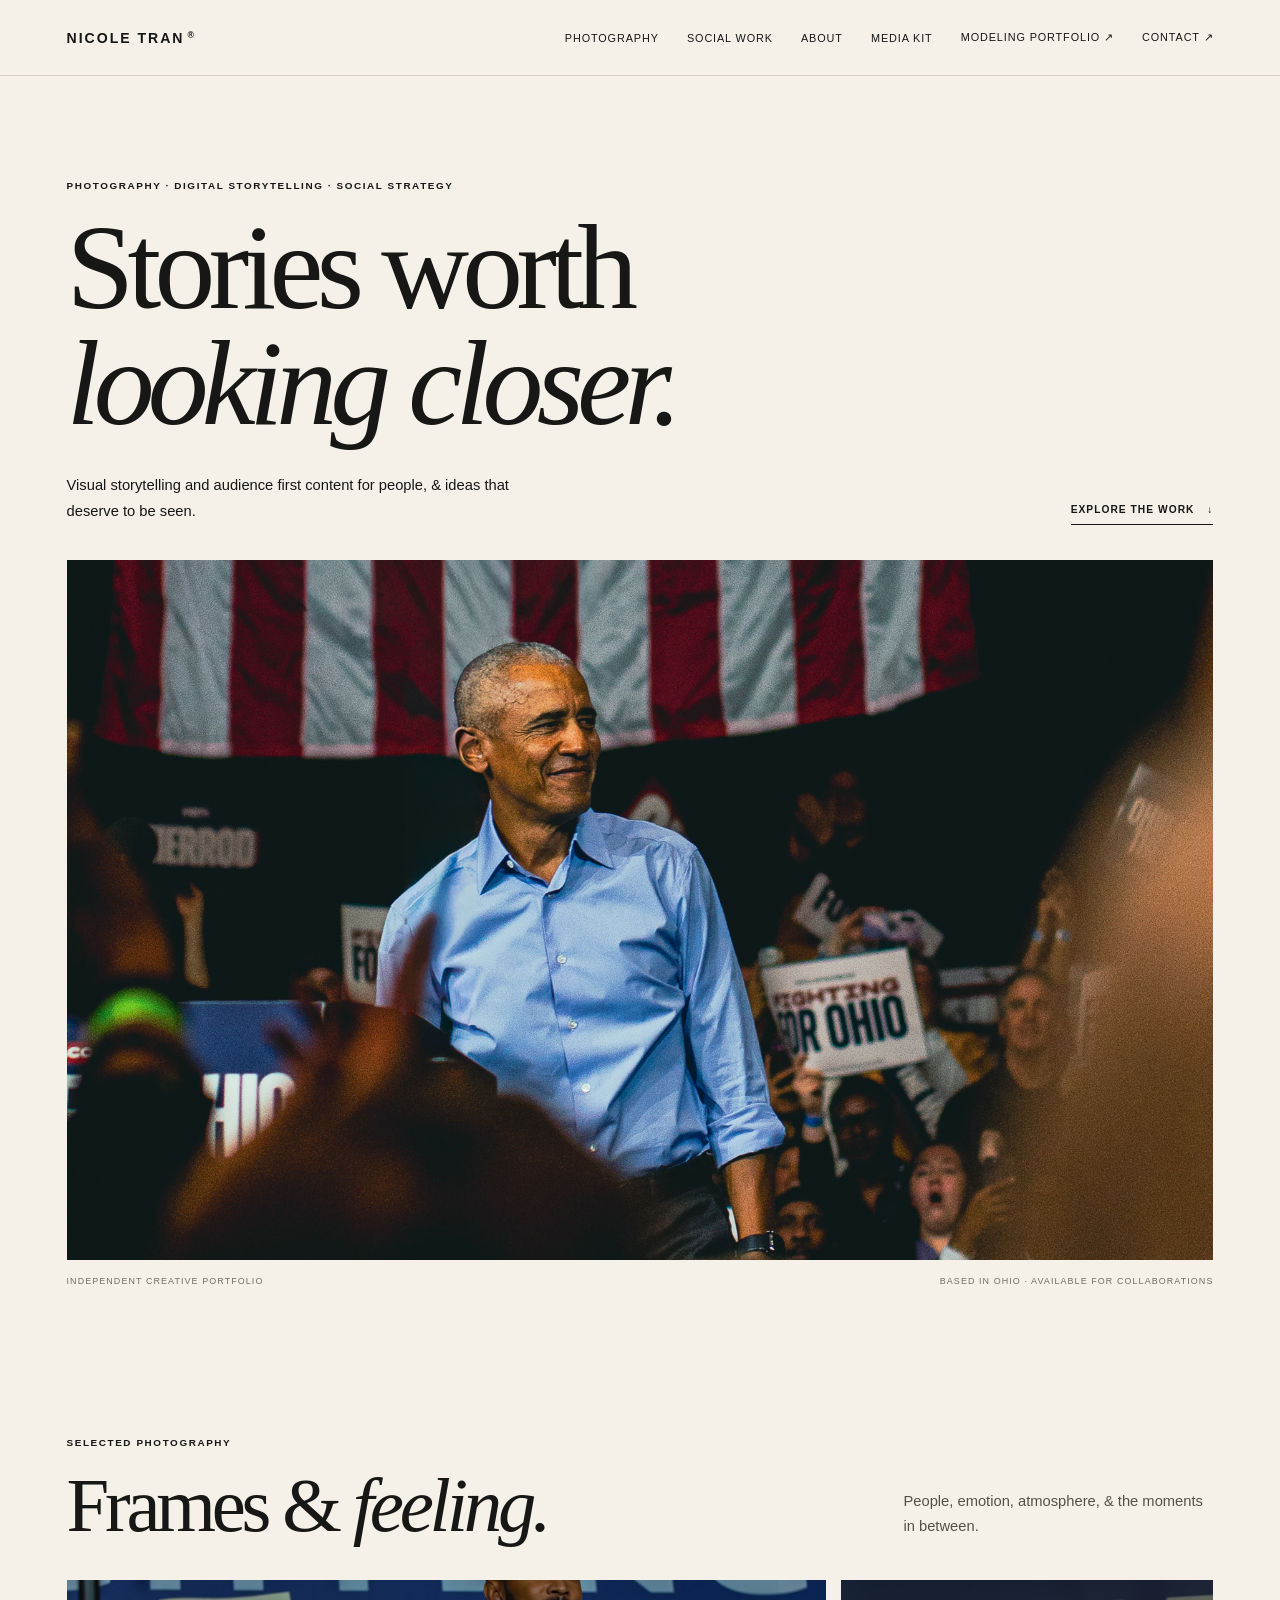
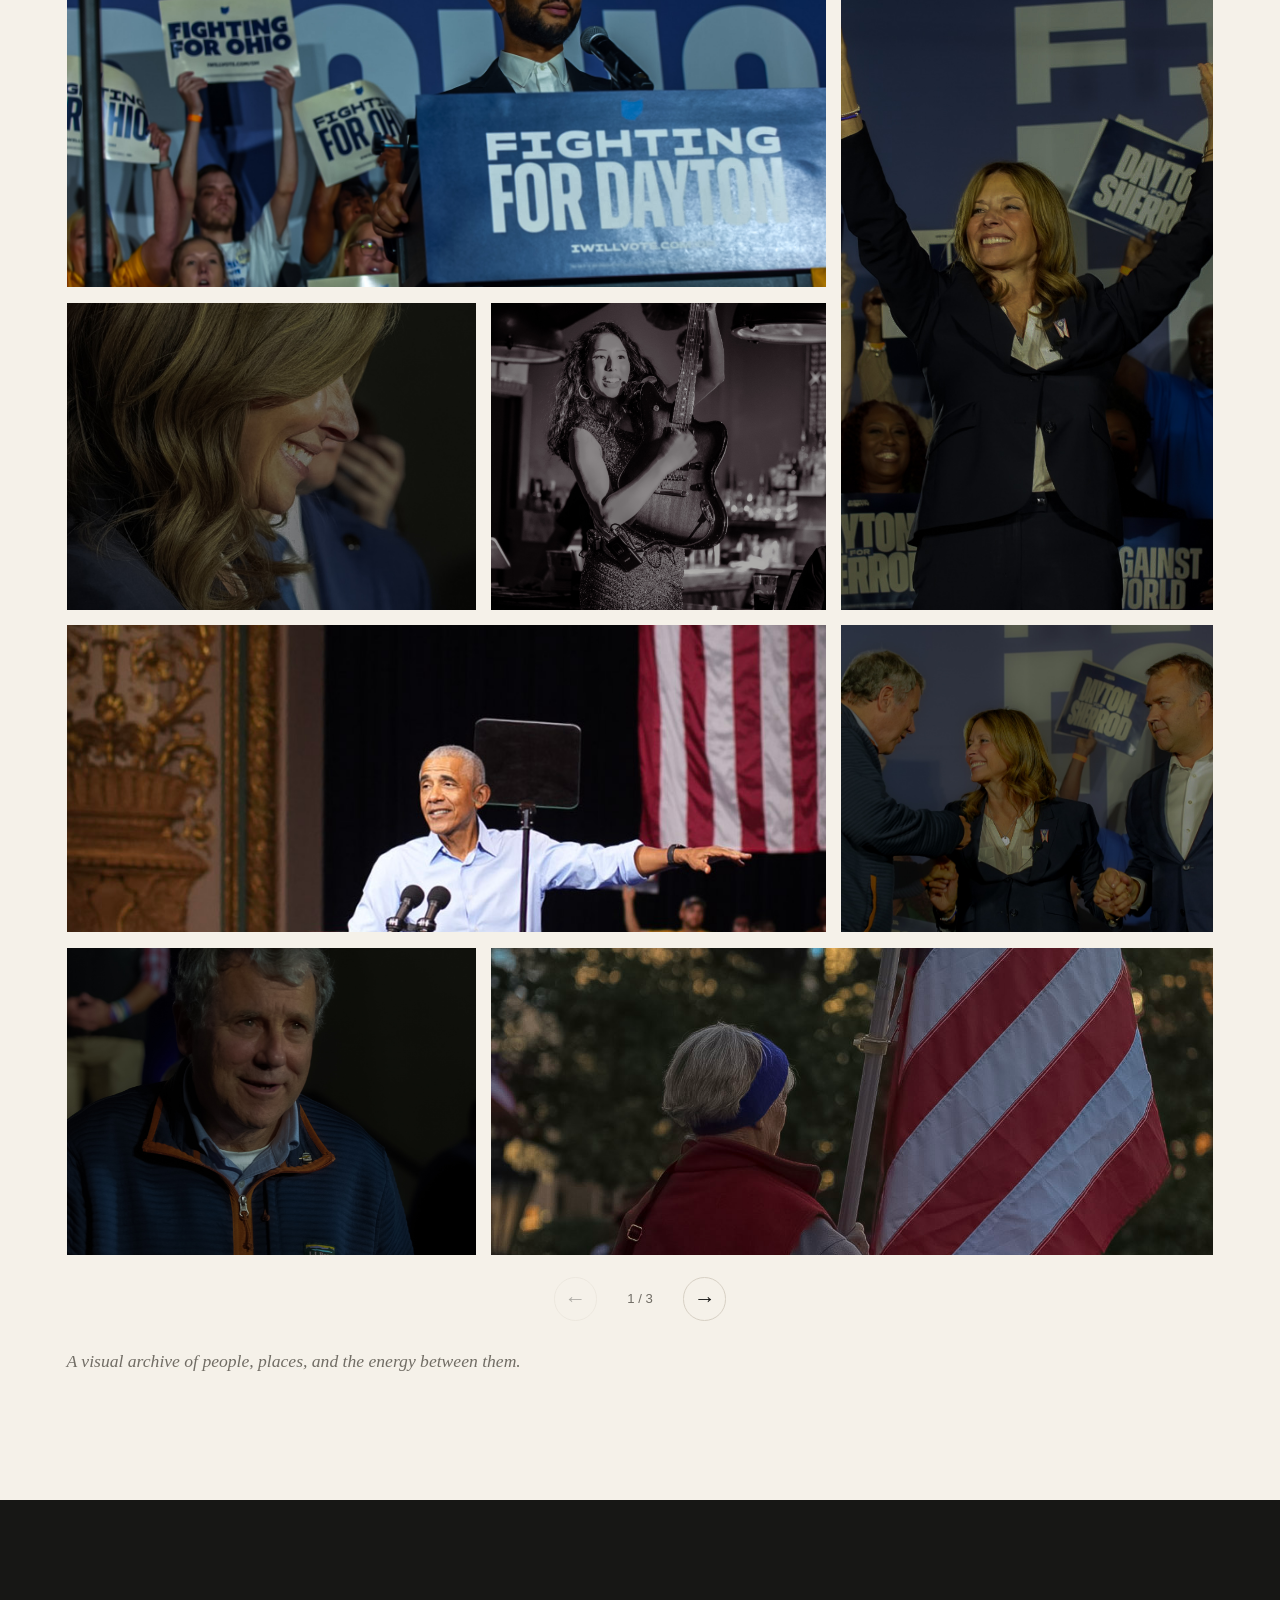
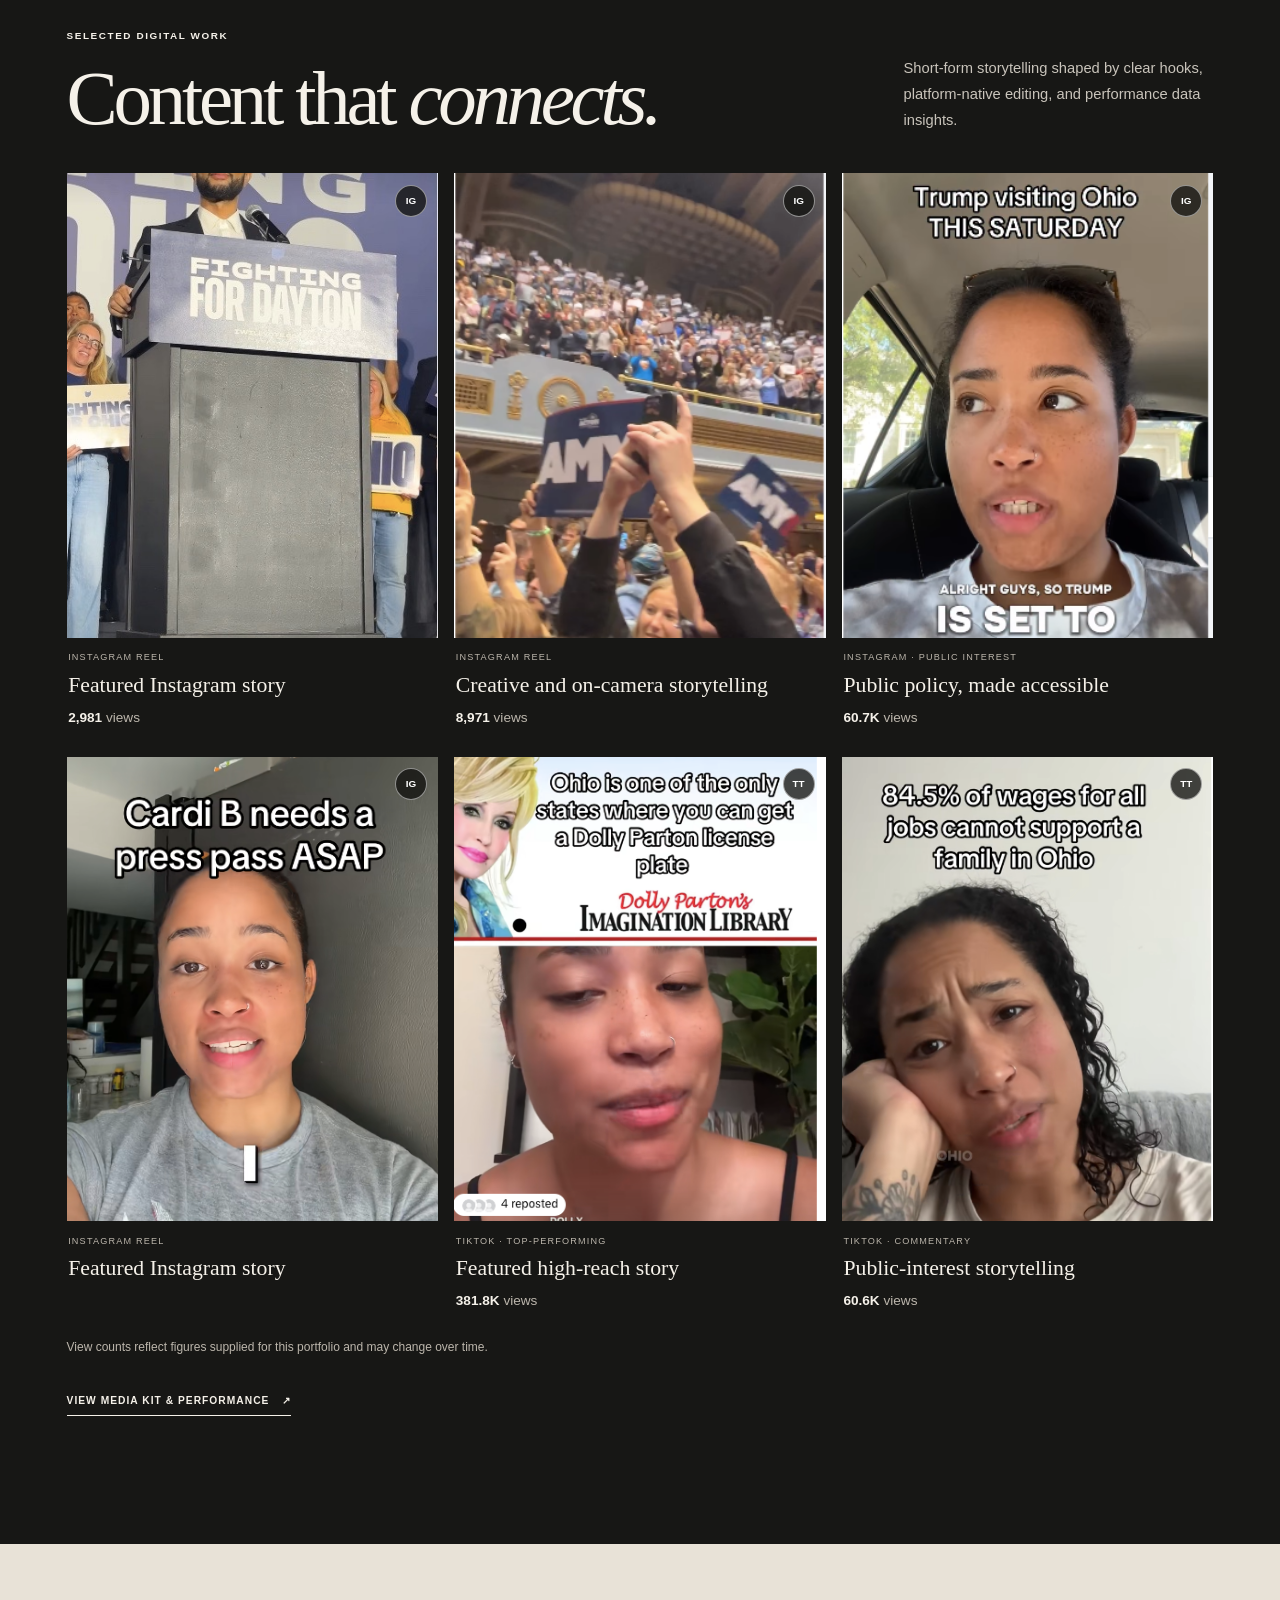
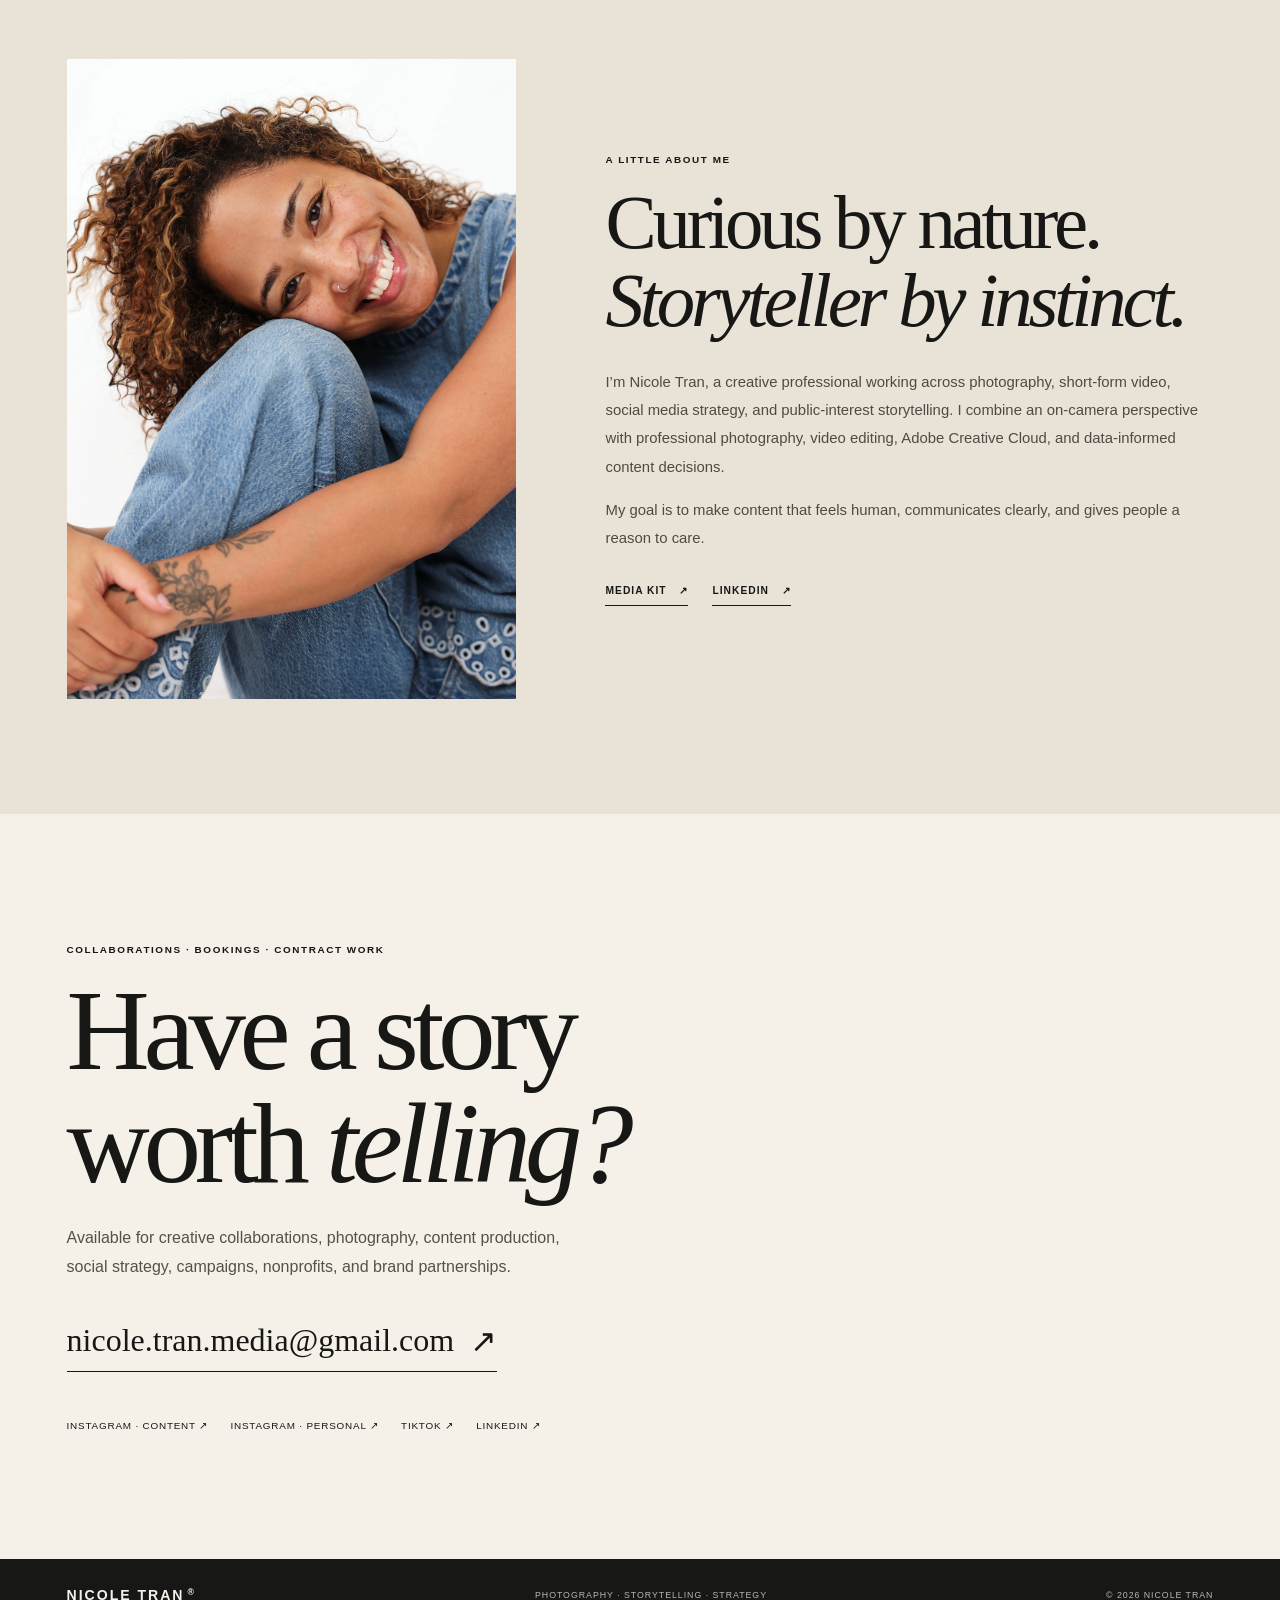
==== commit bf4aca3e: "Update index.html" ====
--- a/index.html
+++ b/index.html
@@ -8,8 +8,7 @@
   <title>Nicole Tran — Creative Portfolio</title>
   <link rel="preconnect" href="https://fonts.googleapis.com">
   <link rel="preconnect" href="https://fonts.gstatic.com" crossorigin>
-  <link href="https://fonts.googleapis.com/css2?family=DM+Sans:wght@400;500;600;700&family=Playfair+Display:ital,wght@0,500;0,600;1,500;1,600&display=swap" rel="stylesheet">
-  <link rel="stylesheet" href="style.css">
+<link href="https://fonts.googleapis.com/css2?family=Archivo:wght@400;500;600;700;800&family=Newsreader:ital,opsz,wght@0,6..72,400;0,6..72,500;0,6..72,600;1,6..72,400;1,6..72,500&display=swap" rel="stylesheet">  <link rel="stylesheet" href="style.css">
 </head>
 <body>
   <header class="site-header">
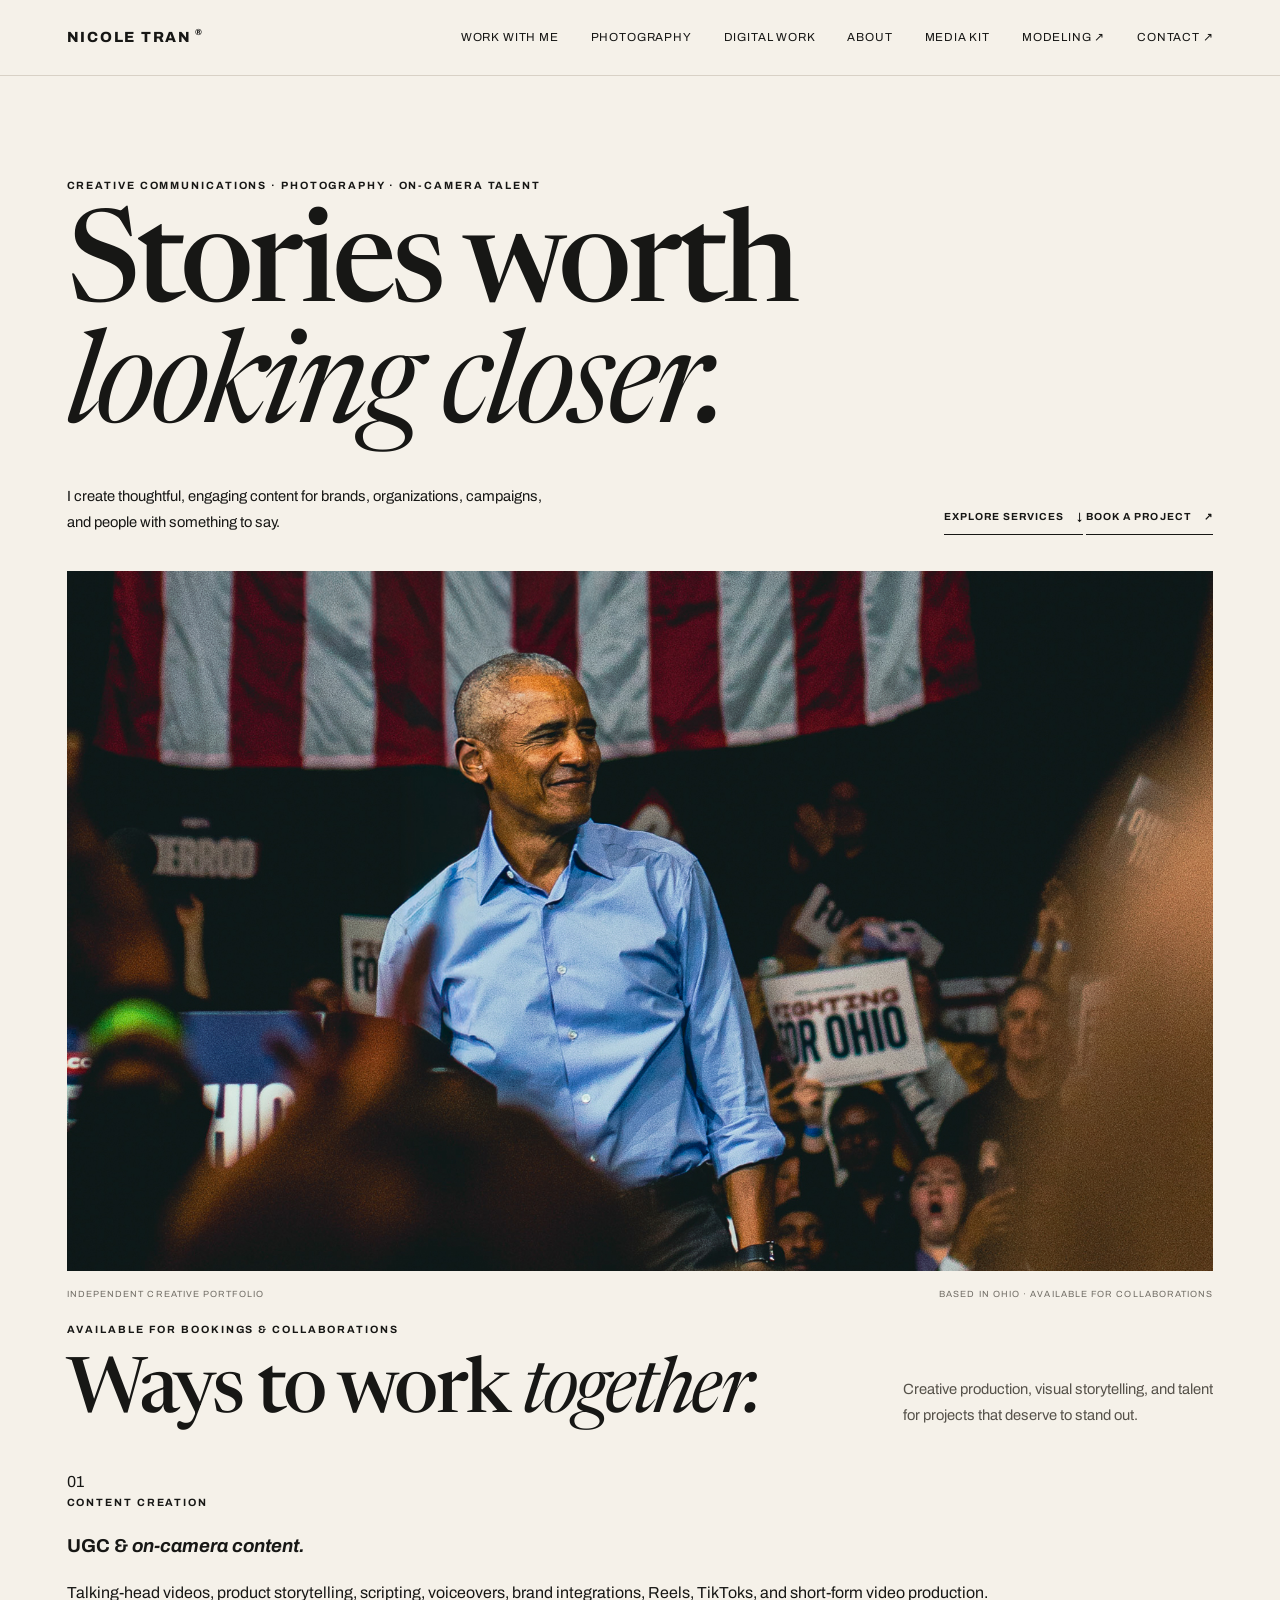
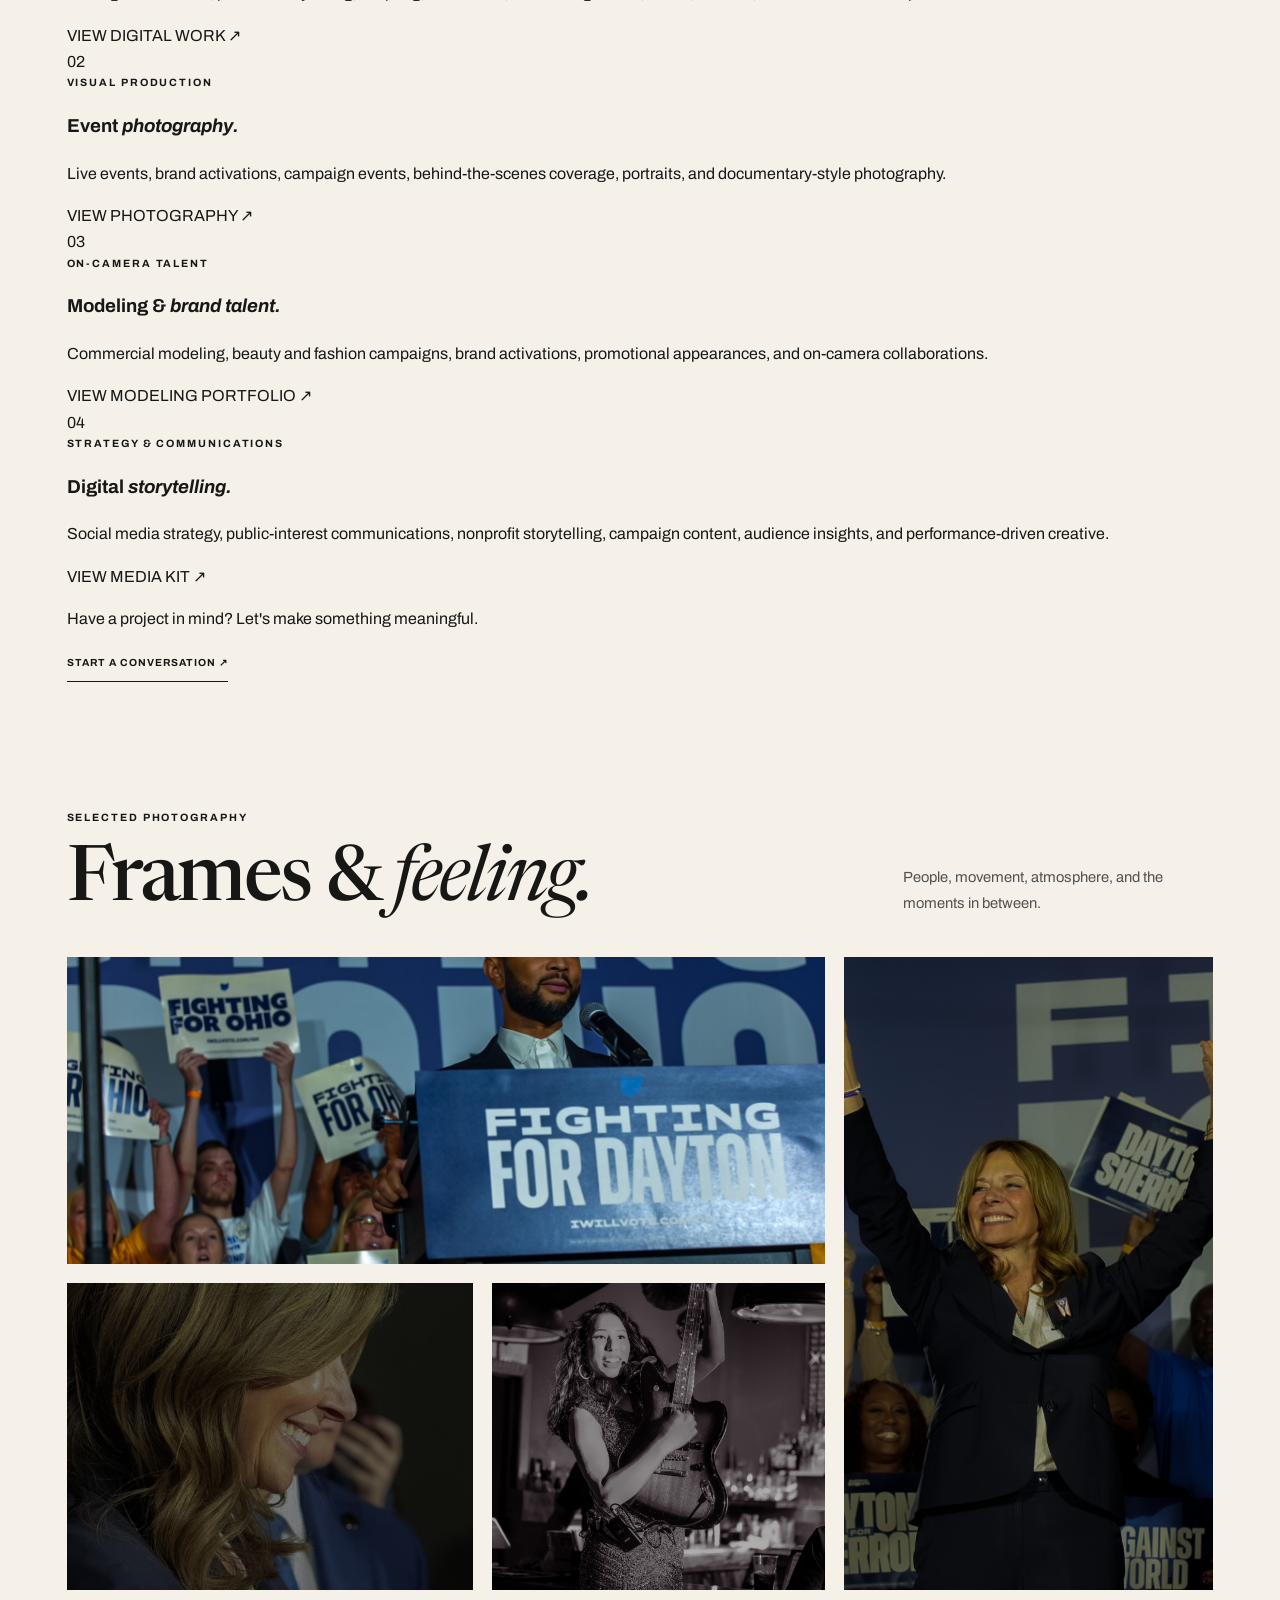
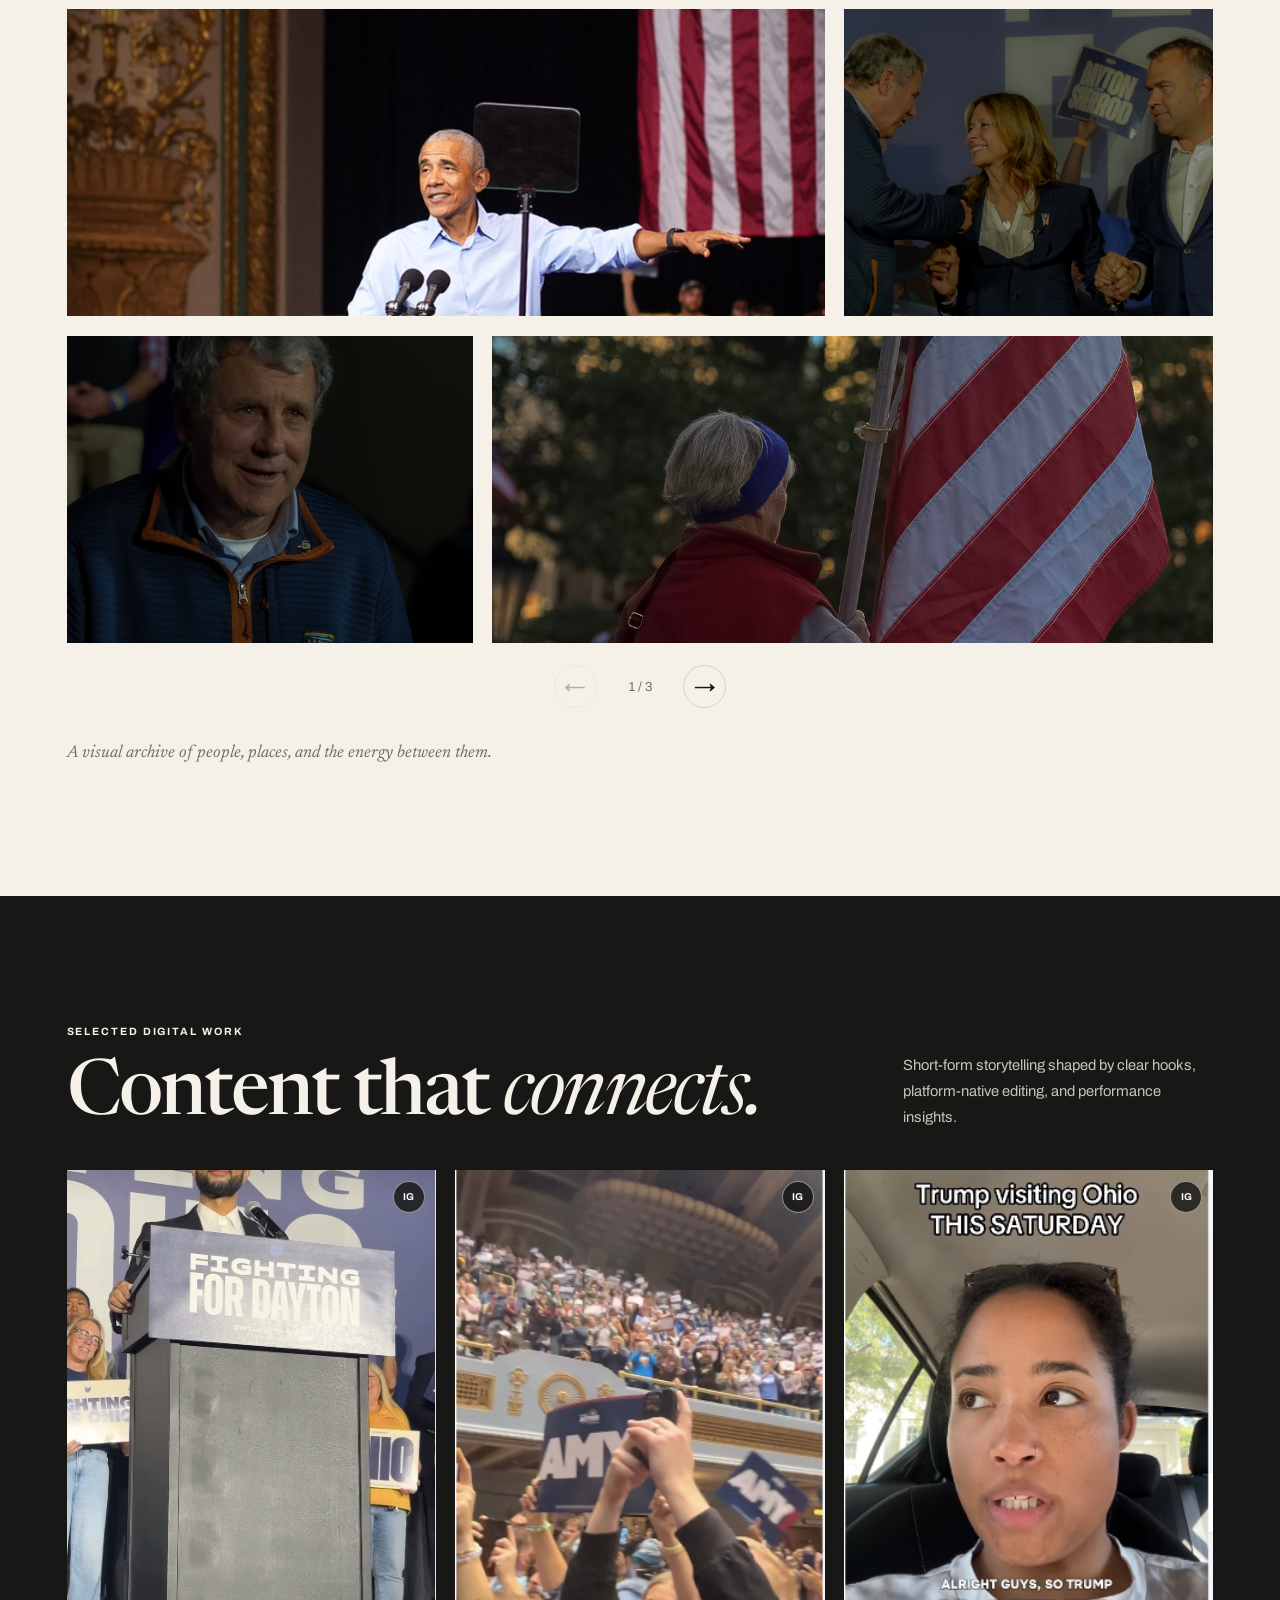
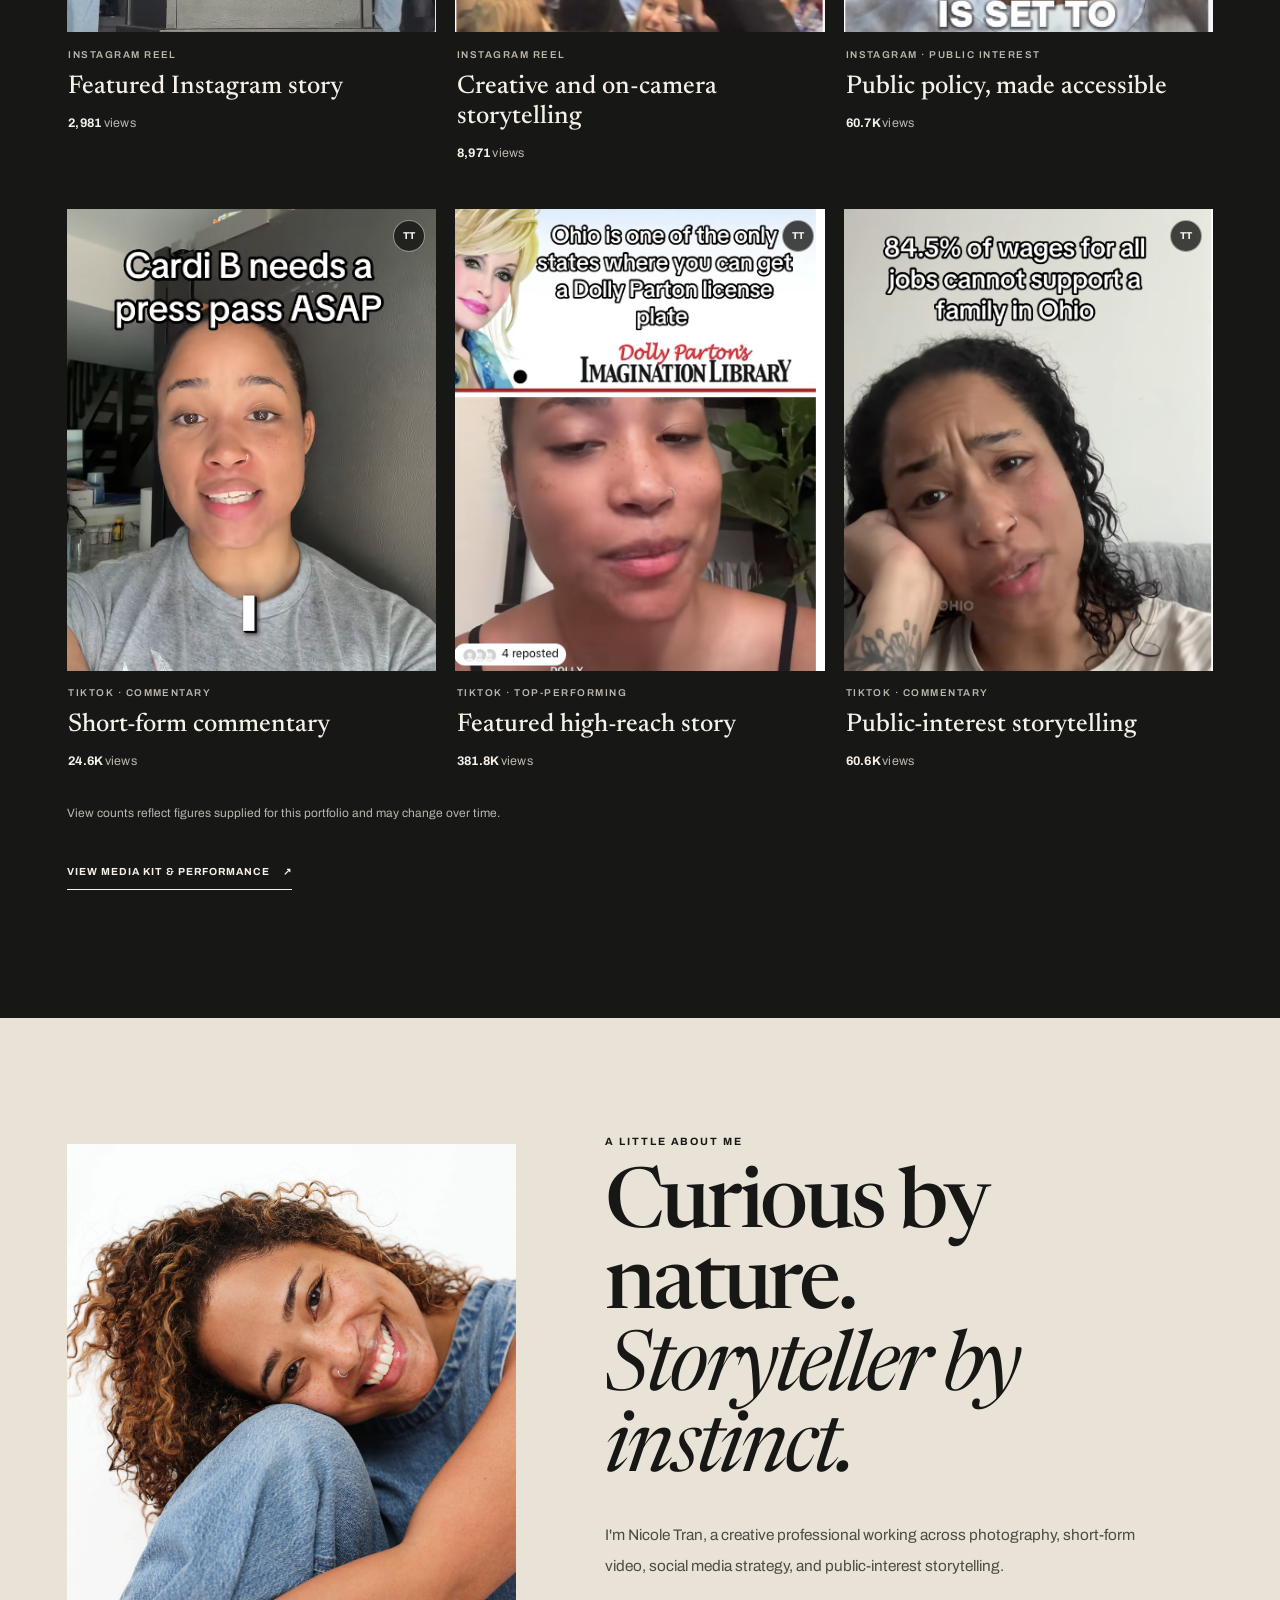
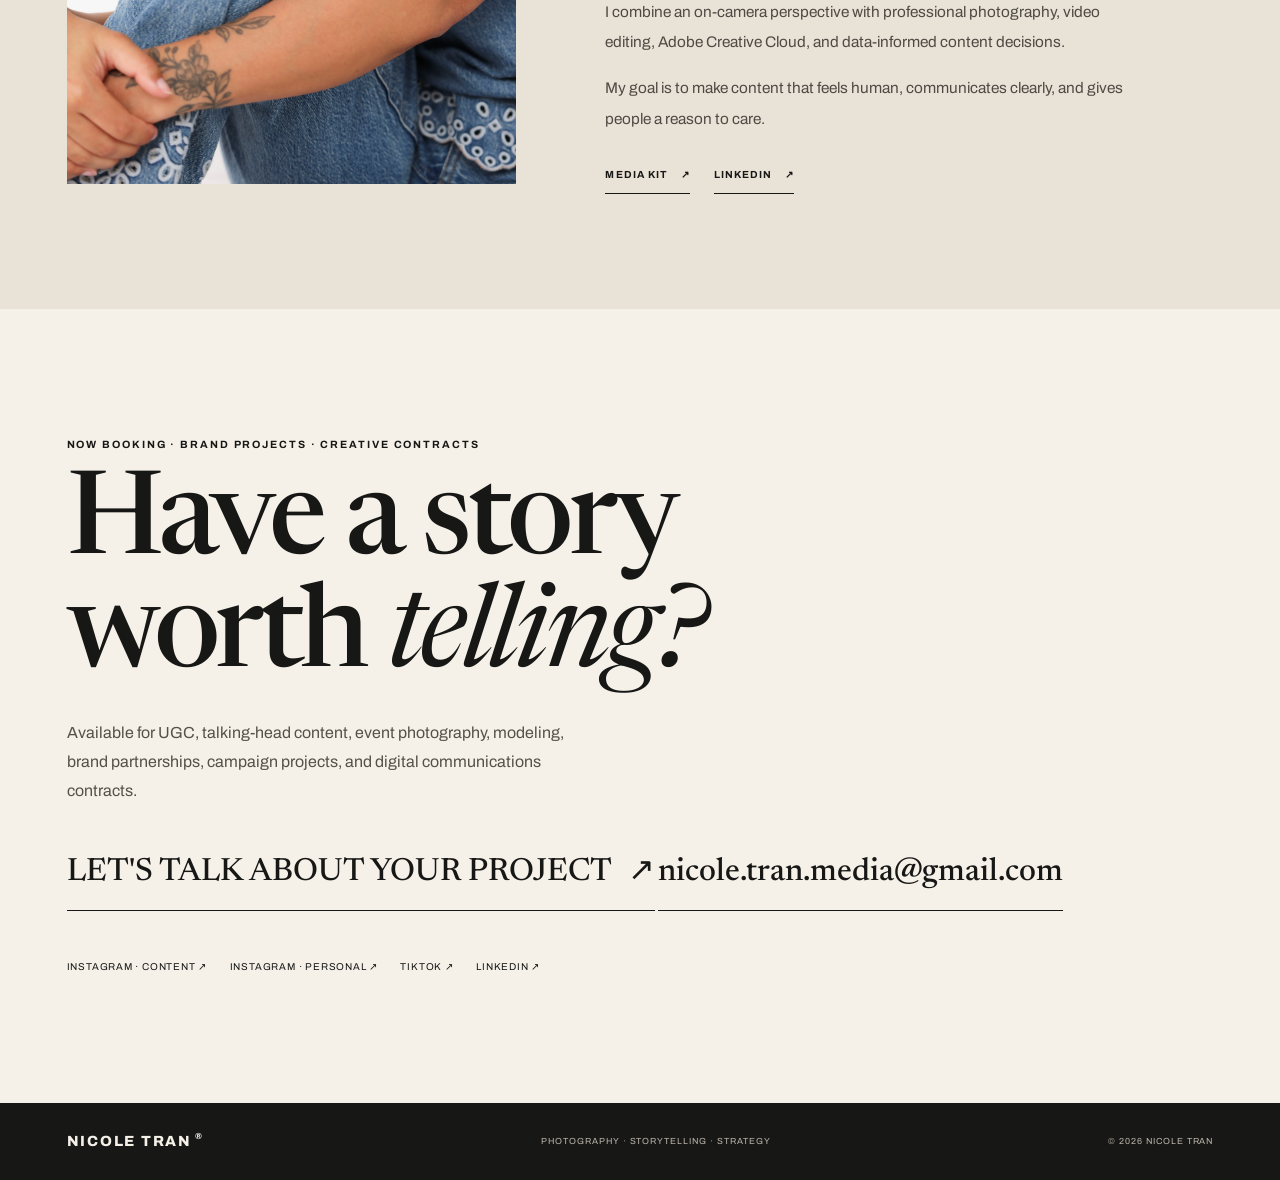
==== commit 3fdffec6: "Update print statement from 'Hello' to 'Goodbye'" ====
--- a/index.html
+++ b/index.html
@@ -1,144 +1,593 @@
+
 <!doctype html>
 <html lang="en">
 <head>
   <meta charset="utf-8">
   <meta name="viewport" content="width=device-width, initial-scale=1">
-  <meta name="description" content="Nicole Tran — photography, digital storytelling, social media strategy, and public interest content.">
+
+  <meta name="description" content="Nicole Tran — UGC creator, on-camera talent, event photographer, model, and creative communications professional. Available for brand partnerships and contract projects.">
+
   <meta name="theme-color" content="#f5f1e9">
+
   <title>Nicole Tran — Creative Portfolio</title>
+
   <link rel="preconnect" href="https://fonts.googleapis.com">
   <link rel="preconnect" href="https://fonts.gstatic.com" crossorigin>
-<link href="https://fonts.googleapis.com/css2?family=Archivo:wght@400;500;600;700;800&family=Newsreader:ital,opsz,wght@0,6..72,400;0,6..72,500;0,6..72,600;1,6..72,400;1,6..72,500&display=swap" rel="stylesheet">  <link rel="stylesheet" href="style.css">
+
+  <link href="https://fonts.googleapis.com/css2?family=Archivo:wght@400;500;600;700;800&family=Newsreader:ital,opsz,wght@0,6..72,400;0,6..72,500;0,6..72,600;1,6..72,400;1,6..72,500&display=swap" rel="stylesheet">
+
+  <link rel="stylesheet" href="style.css">
 </head>
+
 <body>
-  <header class="site-header">
-    <a class="wordmark" href="#top" aria-label="Nicole Tran home">NICOLE TRAN<span>®</span></a>
-    <button class="menu-toggle" aria-expanded="false" aria-controls="site-nav">MENU <span>＋</span></button>
-    <nav id="site-nav" class="site-nav" aria-label="Main navigation">
-      <a href="#photography">Photography</a>
-      <a href="#social-work">Social work</a>
-      <a href="#about">About</a>
-      <a href="media-kit.html">Media kit</a>
-      <a href="https://sce.syngency.com/divisions/m/portfolios/nicole-t" target="_blank" rel="noopener noreferrer">Modeling portfolio ↗</a>
-      <a href="#contact">Contact ↗</a>
-    </nav>
-  </header>
-
-  <main id="top">
-    <section class="hero section-pad">
-      <p class="eyebrow">PHOTOGRAPHY · DIGITAL STORYTELLING · SOCIAL STRATEGY</p>
-      <h1>Stories worth<br><em>looking closer.</em></h1>
-      <div class="hero-bottom">
-        <p>Visual storytelling and audience first content for people, & ideas that deserve to be seen.</p>
-        <a class="text-link" href="#photography">EXPLORE THE WORK <span>↓</span></a>
-      </div>
-      <a class="hero-image image-frame" href="#photography" aria-label="Explore photography portfolio">
-        <img src="images/photography/hero.jpg" alt="Featured photograph by Nicole Tran" fetchpriority="high">
-      </a>
-      <div class="hero-meta"><span>INDEPENDENT CREATIVE PORTFOLIO</span><span>BASED IN OHIO · AVAILABLE FOR COLLABORATIONS</span></div>
-    </section>
-
-    <section id="photography" class="section-pad photography-section">
-      <div class="section-heading">
-        <div><p class="eyebrow">SELECTED PHOTOGRAPHY</p><h2>Frames & <em>feeling.</em></h2></div>
-        <p class="section-intro">People, emotion, atmosphere, & the moments in between.</p>
-      </div>
-      <div class="photo-grid" id="photo-grid" aria-label="Photography portfolio">
-        <button class="photo-card photo-large" data-photo-number="01" data-full="images/photography/photo-01.jpg" data-caption="Selected photograph"><img src="images/photography/photo-01.jpg" alt="Selected photograph by Nicole Tran" loading="lazy"></button>
-        <button class="photo-card photo-tall" data-photo-number="02" data-full="images/photography/photo-02.jpg" data-caption="Selected photograph"><img src="images/photography/photo-02.jpg" alt="Selected photograph by Nicole Tran" loading="lazy"></button>
-        <button class="photo-card" data-photo-number="03" data-full="images/photography/photo-03.jpg" data-caption="Selected photograph"><img src="images/photography/photo-03.jpg" alt="Selected photograph by Nicole Tran" loading="lazy"></button>
-        <button class="photo-card" data-photo-number="04" data-full="images/photography/photo-04.jpg" data-caption="Selected photograph"><img src="images/photography/photo-04.jpg" alt="Selected photograph by Nicole Tran" loading="lazy"></button>
-        <button class="photo-card photo-wide" data-photo-number="05" data-full="images/photography/photo-05.jpg" data-caption="Selected photograph"><img src="images/photography/photo-05.jpg" alt="Selected photograph by Nicole Tran" loading="lazy"></button>
-        <button class="photo-card" data-photo-number="06" data-full="images/photography/photo-06.jpg" data-caption="Selected photograph"><img src="images/photography/photo-06.jpg" alt="Selected photograph by Nicole Tran" loading="lazy"></button>
-        <button class="photo-card" data-photo-number="07" data-full="images/photography/photo-07.jpg" data-caption="Selected photograph"><img src="images/photography/photo-07.jpg" alt="Selected photograph by Nicole Tran" loading="lazy"></button>
-        <button class="photo-card photo-large" data-photo-number="08" data-full="images/photography/photo-08.jpg" data-caption="Selected photograph"><img src="images/photography/photo-08.jpg" alt="Selected photograph by Nicole Tran" loading="lazy"></button>
-        <button class="photo-card" data-photo-number="09" data-full="images/photography/photo-09.jpg" data-caption="Selected photograph"><img src="images/photography/photo-09.jpg" alt="Selected photograph by Nicole Tran" loading="lazy"></button>
-        <button class="photo-card photo-tall" data-photo-number="10" data-full="images/photography/photo-10.jpg" data-caption="Selected photograph"><img src="images/photography/photo-10.jpg" alt="Selected photograph by Nicole Tran" loading="lazy"></button>
-        <button class="photo-card" data-photo-number="11" data-full="images/photography/photo-11.jpg" data-caption="Selected photograph"><img src="images/photography/photo-11.jpg" alt="Selected photograph by Nicole Tran" loading="lazy"></button>
-        <button class="photo-card" data-photo-number="12" data-full="images/photography/photo-12.jpg" data-caption="Selected photograph"><img src="images/photography/photo-12.jpg" alt="Selected photograph by Nicole Tran" loading="lazy"></button>
-        <button class="photo-card photo-wide" data-photo-number="13" data-full="images/photography/photo-13.jpg" data-caption="Selected photograph"><img src="images/photography/photo-13.jpg" alt="Selected photograph by Nicole Tran" loading="lazy"></button>
-        <button class="photo-card" data-photo-number="14" data-full="images/photography/photo-14.jpg" data-caption="Selected photograph"><img src="images/photography/photo-14.jpg" alt="Selected photograph by Nicole Tran" loading="lazy"></button>
-        <button class="photo-card" data-photo-number="15" data-full="images/photography/photo-15.jpg" data-caption="Selected photograph"><img src="images/photography/photo-15.jpg" alt="Selected photograph by Nicole Tran" loading="lazy"></button>
-        <button class="photo-card photo-large" data-photo-number="16" data-full="images/photography/photo-16.jpg" data-caption="Selected photograph"><img src="images/photography/photo-16.jpg" alt="Selected photograph by Nicole Tran" loading="lazy"></button>
-        <button class="photo-card" data-photo-number="17" data-full="images/photography/photo-17.jpg" data-caption="Selected photograph"><img src="images/photography/photo-17.jpg" alt="Selected photograph by Nicole Tran" loading="lazy"></button>
-        <button class="photo-card photo-tall" data-photo-number="18" data-full="images/photography/photo-18.jpg" data-caption="Selected photograph"><img src="images/photography/photo-18.jpg" alt="Selected photograph by Nicole Tran" loading="lazy"></button>
-        <button class="photo-card" data-photo-number="19" data-full="images/photography/photo-19.jpg" data-caption="Selected photograph"><img src="images/photography/photo-19.jpg" alt="Selected photograph by Nicole Tran" loading="lazy"></button>
-        <button class="photo-card" data-photo-number="20" data-full="images/photography/photo-20.jpg" data-caption="Selected photograph"><img src="images/photography/photo-20.jpg" alt="Selected photograph by Nicole Tran" loading="lazy"></button>
-        <button class="photo-card photo-wide" data-photo-number="21" data-full="images/photography/photo-21.jpg" data-caption="Selected photograph"><img src="images/photography/photo-21.jpg" alt="Selected photograph by Nicole Tran" loading="lazy"></button>
-        <button class="photo-card" data-photo-number="22" data-full="images/photography/photo-22.jpg" data-caption="Selected photograph"><img src="images/photography/photo-22.jpg" alt="Selected photograph by Nicole Tran" loading="lazy"></button>
-        <button class="photo-card" data-photo-number="23" data-full="images/photography/photo-23.jpg" data-caption="Selected photograph"><img src="images/photography/photo-23.jpg" alt="Selected photograph by Nicole Tran" loading="lazy"></button>
-        <button class="photo-card photo-large" data-photo-number="24" data-full="images/photography/photo-24.jpg" data-caption="Selected photograph"><img src="images/photography/photo-24.jpg" alt="Selected photograph by Nicole Tran" loading="lazy"></button>
-      </div>
-      <nav class="gallery-pagination" aria-label="Photography pages">
-        <button type="button" id="gallery-prev" class="gallery-arrow" aria-label="Previous set of photos">←</button>
-        <span id="gallery-page-label" aria-live="polite">1 / 3</span>
-        <button type="button" id="gallery-next" class="gallery-arrow" aria-label="Next set of photos">→</button>
-      </nav>
-      <p class="gallery-note">A visual archive of people, places, and the energy between them.</p>
-    </section>
-
-    <section id="social-work" class="social-section section-pad">
-      <div class="section-heading">
-        <div><p class="eyebrow">SELECTED DIGITAL WORK</p><h2>Content that <em>connects.</em></h2></div>
-        <p class="section-intro">Short-form storytelling shaped by clear hooks, platform-native editing, and performance data insights.</p>
-      </div>
-      <div class="video-grid">
-        <a class="video-card" href="https://www.instagram.com/reel/De-4u7outQN/" target="_blank" rel="noopener noreferrer">
-          <div class="video-thumb"><img src="images/social/ig-01.jpg" alt="Instagram Reel cover" loading="lazy"><span class="platform-mark">IG</span></div>
-          <div class="video-info"><p class="video-label">INSTAGRAM REEL</p><h3>Featured Instagram story</h3><p class="view-count">2,981 <span>views</span></p></div>
+
+<header class="site-header">
+
+  <a class="wordmark" href="#top" aria-label="Nicole Tran home">
+    NICOLE TRAN<span>®</span>
+  </a>
+
+  <button class="menu-toggle" aria-expanded="false" aria-controls="site-nav">
+    MENU <span>＋</span>
+  </button>
+
+  <nav id="site-nav" class="site-nav" aria-label="Main navigation">
+    <a href="#services">Work with me</a>
+    <a href="#photography">Photography</a>
+    <a href="#social-work">Digital work</a>
+    <a href="#about">About</a>
+    <a href="media-kit.html">Media kit</a>
+    <a href="https://sce.syngency.com/divisions/m/portfolios/nicole-t" target="_blank" rel="noopener noreferrer">Modeling ↗</a>
+    <a href="#contact">Contact ↗</a>
+  </nav>
+
+</header>
+
+<main id="top">
+
+  <!-- HERO -->
+
+  <section class="hero section-pad">
+
+    <p class="eyebrow">
+      CREATIVE COMMUNICATIONS · PHOTOGRAPHY · ON-CAMERA TALENT
+    </p>
+
+    <h1>
+      Stories worth<br>
+      <em>looking closer.</em>
+    </h1>
+
+    <div class="hero-bottom">
+
+      <p>
+        I create thoughtful, engaging content for brands,
+        organizations, campaigns, and people with something to say.
+      </p>
+
+      <div class="hero-actions">
+        <a class="text-link" href="#services">
+          EXPLORE SERVICES <span>↓</span>
         </a>
-        <a class="video-card" href="https://www.instagram.com/nicole_tran/reel/De8EDKTRyTt/" target="_blank" rel="noopener noreferrer">
-          <div class="video-thumb"><img src="images/social/ig-02.jpg" alt="Instagram Reel cover" loading="lazy"><span class="platform-mark">IG</span></div>
-          <div class="video-info"><p class="video-label">INSTAGRAM REEL</p><h3>Creative and on-camera storytelling</h3><p class="view-count">8,971 <span>views</span></p></div>
-        </a>
-        <a class="video-card" href="https://www.instagram.com/nicole.talks/reel/Dd1kNHyOMDu/" target="_blank" rel="noopener noreferrer">
-          <div class="video-thumb"><img src="images/social/ig-03.jpg" alt="Instagram Reel cover" loading="lazy"><span class="platform-mark">IG</span></div>
-          <div class="video-info"><p class="video-label">INSTAGRAM · PUBLIC INTEREST</p><h3>Public policy, made accessible</h3><p class="view-count">60.7K <span>views</span></p></div>
-        </a>
-        <a class="video-card" href="https://www.instagram.com/p/DfASIiyxtIM/" target="_blank" rel="noopener noreferrer">
-          <div class="video-thumb"><img src="images/social/ig-04.jpg" alt="Instagram Reel cover" loading="lazy"><span class="platform-mark">IG</span></div>
-          <div class="video-info"><p class="video-label">INSTAGRAM REEL</p><h3>Featured Instagram story</h3></div>
-        </a>
-        <a class="video-card" href="https://www.tiktok.com/@nnicoletalks/video/7678774298340822286" target="_blank" rel="noopener noreferrer">
-          <div class="video-thumb"><img src="images/social/tt-02.jpg" alt="TikTok video cover" loading="lazy"><span class="platform-mark">TT</span></div>
-          <div class="video-info"><p class="video-label">TIKTOK · TOP-PERFORMING</p><h3>Featured high-reach story</h3><p class="view-count">381.8K <span>views</span></p></div>
-        </a>
-        <a class="video-card" href="https://www.tiktok.com/@nnicoletalks/video/7659553400098540814" target="_blank" rel="noopener noreferrer">
-          <div class="video-thumb"><img src="images/social/tt-03.jpg" alt="TikTok video cover" loading="lazy"><span class="platform-mark">TT</span></div>
-          <div class="video-info"><p class="video-label">TIKTOK · COMMENTARY</p><h3>Public-interest storytelling</h3><p class="view-count">60.6K <span>views</span></p></div>
+
+        <a class="text-link" href="#contact">
+          BOOK A PROJECT <span>↗</span>
         </a>
       </div>
-      <p class="metrics-note">View counts reflect figures supplied for this portfolio and may change over time.</p>
-      <a class="text-link" href="media-kit.html">VIEW MEDIA KIT & PERFORMANCE <span>↗</span></a>
-    </section>
-
-    <section id="about" class="about-section section-pad">
-      <div class="about-image image-frame"><img src="images/photography/about.jpg" alt="Nicole Tran portrait" loading="lazy"></div>
-      <div class="about-copy">
-        <p class="eyebrow">A LITTLE ABOUT ME</p>
-        <h2>Curious by nature.<br><em>Storyteller by instinct.</em></h2>
-        <p>I’m Nicole Tran, a creative professional working across photography, short-form video, social media strategy, and public-interest storytelling. I combine an on-camera perspective with professional photography, video editing, Adobe Creative Cloud, and data-informed content decisions.</p>
-        <p>My goal is to make content that feels human, communicates clearly, and gives people a reason to care.</p>
-        <div class="about-links"><a class="text-link" href="media-kit.html">MEDIA KIT <span>↗</span></a><a class="text-link" href="https://www.linkedin.com/in/nicolealextran" target="_blank" rel="noopener noreferrer">LINKEDIN <span>↗</span></a></div>
+
+    </div>
+
+    <a class="hero-image image-frame" href="#photography" aria-label="Explore photography portfolio">
+
+      <img
+        src="images/photography/hero.jpg"
+        alt="Featured event photograph by Nicole Tran"
+        fetchpriority="high"
+      >
+
+    </a>
+
+    <div class="hero-meta">
+      <span>INDEPENDENT CREATIVE PORTFOLIO</span>
+      <span>BASED IN OHIO · AVAILABLE FOR COLLABORATIONS</span>
+    </div>
+
+  </section>
+
+
+  <!-- SERVICES -->
+
+  <section id="services" class="services-section section-pad">
+
+    <div class="section-heading">
+
+      <div>
+        <p class="eyebrow">AVAILABLE FOR BOOKINGS & COLLABORATIONS</p>
+        <h2>Ways to work <em>together.</em></h2>
       </div>
-    </section>
-
-    <section id="contact" class="contact-section section-pad">
-      <p class="eyebrow">COLLABORATIONS · BOOKINGS · CONTRACT WORK</p>
-      <h2>Have a story<br>worth <em>telling?</em></h2>
-      <p>Available for creative collaborations, photography, content production, social strategy, campaigns, nonprofits, and brand partnerships.</p>
-      <a class="contact-email" href="mailto:nicole.tran.media@gmail.com">nicole.tran.media@gmail.com <span>↗</span></a>
-      <div class="contact-links">
-        <a href="https://www.instagram.com/nicole.talks/" target="_blank" rel="noopener noreferrer">INSTAGRAM · CONTENT ↗</a>
-        <a href="https://www.instagram.com/nicole_tran/" target="_blank" rel="noopener noreferrer">INSTAGRAM · PERSONAL ↗</a>
-        <a href="https://www.tiktok.com/@nnicoletalks" target="_blank" rel="noopener noreferrer">TIKTOK ↗</a>
-        <a href="https://www.linkedin.com/in/nicolealextran" target="_blank" rel="noopener noreferrer">LINKEDIN ↗</a>
+
+      <p class="section-intro">
+        Creative production, visual storytelling, and talent
+        for projects that deserve to stand out.
+      </p>
+
+    </div>
+
+
+    <div class="service-list">
+
+      <article class="service-item">
+
+        <span class="service-number">01</span>
+
+        <div class="service-copy">
+          <p class="eyebrow">CONTENT CREATION</p>
+
+          <h3>UGC & <em>on-camera content.</em></h3>
+
+          <p>
+            Talking-head videos, product storytelling, scripting,
+            voiceovers, brand integrations, Reels, TikToks,
+            and short-form video production.
+          </p>
+        </div>
+
+        <a class="service-cta" href="#social-work">
+          VIEW DIGITAL WORK ↗
+        </a>
+
+      </article>
+
+
+      <article class="service-item">
+
+        <span class="service-number">02</span>
+
+        <div class="service-copy">
+          <p class="eyebrow">VISUAL PRODUCTION</p>
+
+          <h3>Event <em>photography.</em></h3>
+
+          <p>
+            Live events, brand activations, campaign events,
+            behind-the-scenes coverage, portraits, and
+            documentary-style photography.
+          </p>
+        </div>
+
+        <a class="service-cta" href="#photography">
+          VIEW PHOTOGRAPHY ↗
+        </a>
+
+      </article>
+
+
+      <article class="service-item">
+
+        <span class="service-number">03</span>
+
+        <div class="service-copy">
+          <p class="eyebrow">ON-CAMERA TALENT</p>
+
+          <h3>Modeling & <em>brand talent.</em></h3>
+
+          <p>
+            Commercial modeling, beauty and fashion campaigns,
+            brand activations, promotional appearances,
+            and on-camera collaborations.
+          </p>
+        </div>
+
+        <a
+          class="service-cta"
+          href="https://sce.syngency.com/divisions/m/portfolios/nicole-t"
+          target="_blank"
+          rel="noopener noreferrer"
+        >
+          VIEW MODELING PORTFOLIO ↗
+        </a>
+
+      </article>
+
+
+      <article class="service-item">
+
+        <span class="service-number">04</span>
+
+        <div class="service-copy">
+          <p class="eyebrow">STRATEGY & COMMUNICATIONS</p>
+
+          <h3>Digital <em>storytelling.</em></h3>
+
+          <p>
+            Social media strategy, public-interest communications,
+            nonprofit storytelling, campaign content, audience
+            insights, and performance-driven creative.
+          </p>
+        </div>
+
+        <a class="service-cta" href="media-kit.html">
+          VIEW MEDIA KIT ↗
+        </a>
+
+      </article>
+
+    </div>
+
+
+    <div class="services-bottom">
+      <p>Have a project in mind? Let's make something meaningful.</p>
+      <a class="text-link" href="#contact">
+        START A CONVERSATION ↗
+      </a>
+    </div>
+
+  </section>
+
+
+  <!-- PHOTOGRAPHY -->
+
+  <section id="photography" class="section-pad photography-section">
+
+    <div class="section-heading">
+
+      <div>
+        <p class="eyebrow">SELECTED PHOTOGRAPHY</p>
+        <h2>Frames & <em>feeling.</em></h2>
       </div>
-    </section>
-  </main>
-
-  <footer class="site-footer"><a class="wordmark" href="#top">NICOLE TRAN<span>®</span></a><p>PHOTOGRAPHY · STORYTELLING · STRATEGY</p><p>© <span id="year"></span> NICOLE TRAN</p></footer>
-  <dialog class="lightbox" aria-label="Expanded photograph"><button class="lightbox-close" aria-label="Close image">×</button><button class="lightbox-prev" aria-label="Previous image">←</button><figure><img src="" alt=""><figcaption></figcaption></figure><button class="lightbox-next" aria-label="Next image">→</button></dialog>
-  <script src="script.js"></script>
+
+      <p class="section-intro">
+        People, movement, atmosphere, and the moments in between.
+      </p>
+
+    </div>
+
+
+    <div class="photo-grid" id="photo-grid" aria-label="Photography portfolio">
+
+      <button class="photo-card photo-large" data-photo-number="01" data-full="images/photography/photo-01.jpg" data-caption="Selected photograph">
+        <img src="images/photography/photo-01.jpg" alt="Selected photograph by Nicole Tran" loading="lazy">
+      </button>
+
+      <button class="photo-card photo-tall" data-photo-number="02" data-full="images/photography/photo-02.jpg" data-caption="Selected photograph">
+        <img src="images/photography/photo-02.jpg" alt="Selected photograph by Nicole Tran" loading="lazy">
+      </button>
+
+      <button class="photo-card" data-photo-number="03" data-full="images/photography/photo-03.jpg" data-caption="Selected photograph">
+        <img src="images/photography/photo-03.jpg" alt="Selected photograph by Nicole Tran" loading="lazy">
+      </button>
+
+      <button class="photo-card" data-photo-number="04" data-full="images/photography/photo-04.jpg" data-caption="Selected photograph">
+        <img src="images/photography/photo-04.jpg" alt="Selected photograph by Nicole Tran" loading="lazy">
+      </button>
+
+      <button class="photo-card photo-wide" data-photo-number="05" data-full="images/photography/photo-05.jpg" data-caption="Selected photograph">
+        <img src="images/photography/photo-05.jpg" alt="Selected photograph by Nicole Tran" loading="lazy">
+      </button>
+
+      <button class="photo-card" data-photo-number="06" data-full="images/photography/photo-06.jpg" data-caption="Selected photograph">
+        <img src="images/photography/photo-06.jpg" alt="Selected photograph by Nicole Tran" loading="lazy">
+      </button>
+
+      <button class="photo-card" data-photo-number="07" data-full="images/photography/photo-07.jpg" data-caption="Selected photograph">
+        <img src="images/photography/photo-07.jpg" alt="Selected photograph by Nicole Tran" loading="lazy">
+      </button>
+
+      <button class="photo-card photo-large" data-photo-number="08" data-full="images/photography/photo-08.jpg" data-caption="Selected photograph">
+        <img src="images/photography/photo-08.jpg" alt="Selected photograph by Nicole Tran" loading="lazy">
+      </button>
+
+      <button class="photo-card" data-photo-number="09" data-full="images/photography/photo-09.jpg" data-caption="Selected photograph">
+        <img src="images/photography/photo-09.jpg" alt="Selected photograph by Nicole Tran" loading="lazy">
+      </button>
+
+      <button class="photo-card photo-tall" data-photo-number="10" data-full="images/photography/photo-10.jpg" data-caption="Selected photograph">
+        <img src="images/photography/photo-10.jpg" alt="Selected photograph by Nicole Tran" loading="lazy">
+      </button>
+
+      <button class="photo-card" data-photo-number="11" data-full="images/photography/photo-11.jpg" data-caption="Selected photograph">
+        <img src="images/photography/photo-11.jpg" alt="Selected photograph by Nicole Tran" loading="lazy">
+      </button>
+
+      <button class="photo-card" data-photo-number="12" data-full="images/photography/photo-12.jpg" data-caption="Selected photograph">
+        <img src="images/photography/photo-12.jpg" alt="Selected photograph by Nicole Tran" loading="lazy">
+      </button>
+
+      <button class="photo-card photo-wide" data-photo-number="13" data-full="images/photography/photo-13.jpg" data-caption="Selected photograph">
+        <img src="images/photography/photo-13.jpg" alt="Selected photograph by Nicole Tran" loading="lazy">
+      </button>
+
+      <button class="photo-card" data-photo-number="14" data-full="images/photography/photo-14.jpg" data-caption="Selected photograph">
+        <img src="images/photography/photo-14.jpg" alt="Selected photograph by Nicole Tran" loading="lazy">
+      </button>
+
+      <button class="photo-card" data-photo-number="15" data-full="images/photography/photo-15.jpg" data-caption="Selected photograph">
+        <img src="images/photography/photo-15.jpg" alt="Selected photograph by Nicole Tran" loading="lazy">
+      </button>
+
+      <button class="photo-card photo-large" data-photo-number="16" data-full="images/photography/photo-16.jpg" data-caption="Selected photograph">
+        <img src="images/photography/photo-16.jpg" alt="Selected photograph by Nicole Tran" loading="lazy">
+      </button>
+
+      <button class="photo-card" data-photo-number="17" data-full="images/photography/photo-17.jpg" data-caption="Selected photograph">
+        <img src="images/photography/photo-17.jpg" alt="Selected photograph by Nicole Tran" loading="lazy">
+      </button>
+
+      <button class="photo-card photo-tall" data-photo-number="18" data-full="images/photography/photo-18.jpg" data-caption="Selected photograph">
+        <img src="images/photography/photo-18.jpg" alt="Selected photograph by Nicole Tran" loading="lazy">
+      </button>
+
+      <button class="photo-card" data-photo-number="19" data-full="images/photography/photo-19.jpg" data-caption="Selected photograph">
+        <img src="images/photography/photo-19.jpg" alt="Selected photograph by Nicole Tran" loading="lazy">
+      </button>
+
+      <button class="photo-card" data-photo-number="20" data-full="images/photography/photo-20.jpg" data-caption="Selected photograph">
+        <img src="images/photography/photo-20.jpg" alt="Selected photograph by Nicole Tran" loading="lazy">
+      </button>
+
+      <button class="photo-card photo-wide" data-photo-number="21" data-full="images/photography/photo-21.jpg" data-caption="Selected photograph">
+        <img src="images/photography/photo-21.jpg" alt="Selected photograph by Nicole Tran" loading="lazy">
+      </button>
+
+      <button class="photo-card" data-photo-number="22" data-full="images/photography/photo-22.jpg" data-caption="Selected photograph">
+        <img src="images/photography/photo-22.jpg" alt="Selected photograph by Nicole Tran" loading="lazy">
+      </button>
+
+      <button class="photo-card" data-photo-number="23" data-full="images/photography/photo-23.jpg" data-caption="Selected photograph">
+        <img src="images/photography/photo-23.jpg" alt="Selected photograph by Nicole Tran" loading="lazy">
+      </button>
+
+      <button class="photo-card photo-large" data-photo-number="24" data-full="images/photography/photo-24.jpg" data-caption="Selected photograph">
+        <img src="images/photography/photo-24.jpg" alt="Selected photograph by Nicole Tran" loading="lazy">
+      </button>
+
+    </div>
+
+
+    <nav class="gallery-pagination" aria-label="Photography pages">
+      <button type="button" id="gallery-prev" class="gallery-arrow" aria-label="Previous set of photos">←</button>
+      <span id="gallery-page-label" aria-live="polite">1 / 3</span>
+      <button type="button" id="gallery-next" class="gallery-arrow" aria-label="Next set of photos">→</button>
+    </nav>
+
+    <p class="gallery-note">
+      A visual archive of people, places, and the energy between them.
+    </p>
+
+  </section>
+
+
+  <!-- DIGITAL WORK -->
+
+  <section id="social-work" class="social-section section-pad">
+
+    <div class="section-heading">
+
+      <div>
+        <p class="eyebrow">SELECTED DIGITAL WORK</p>
+        <h2>Content that <em>connects.</em></h2>
+      </div>
+
+      <p class="section-intro">
+        Short-form storytelling shaped by clear hooks,
+        platform-native editing, and performance insights.
+      </p>
+
+    </div>
+
+
+    <div class="video-grid">
+
+      <a class="video-card" href="https://www.instagram.com/reel/De-4u7outQN/" target="_blank" rel="noopener noreferrer">
+        <div class="video-thumb">
+          <img src="images/social/ig-01.jpg" alt="Instagram Reel cover" loading="lazy">
+          <span class="platform-mark">IG</span>
+        </div>
+        <div class="video-info">
+          <p class="video-label">INSTAGRAM REEL</p>
+          <h3>Featured Instagram story</h3>
+          <p class="view-count">2,981 <span>views</span></p>
+        </div>
+      </a>
+
+
+      <a class="video-card" href="https://www.instagram.com/nicole_tran/reel/De8EDKTRyTt/" target="_blank" rel="noopener noreferrer">
+        <div class="video-thumb">
+          <img src="images/social/ig-02.jpg" alt="Instagram Reel cover" loading="lazy">
+          <span class="platform-mark">IG</span>
+        </div>
+        <div class="video-info">
+          <p class="video-label">INSTAGRAM REEL</p>
+          <h3>Creative and on-camera storytelling</h3>
+          <p class="view-count">8,971 <span>views</span></p>
+        </div>
+      </a>
+
+
+      <a class="video-card" href="https://www.instagram.com/nicole.talks/reel/Dd1kNHyOMDu/" target="_blank" rel="noopener noreferrer">
+        <div class="video-thumb">
+          <img src="images/social/ig-03.jpg" alt="Instagram Reel cover" loading="lazy">
+          <span class="platform-mark">IG</span>
+        </div>
+        <div class="video-info">
+          <p class="video-label">INSTAGRAM · PUBLIC INTEREST</p>
+          <h3>Public policy, made accessible</h3>
+          <p class="view-count">60.7K <span>views</span></p>
+        </div>
+      </a>
+
+
+      <a class="video-card" href="https://www.tiktok.com/@nnicoletalks/video/7701384543885970719" target="_blank" rel="noopener noreferrer">
+        <div class="video-thumb">
+          <img src="images/social/tt-01.jpg" alt="TikTok video cover" loading="lazy">
+          <span class="platform-mark">TT</span>
+        </div>
+        <div class="video-info">
+          <p class="video-label">TIKTOK · COMMENTARY</p>
+          <h3>Short-form commentary</h3>
+          <p class="view-count">24.6K <span>views</span></p>
+        </div>
+      </a>
+
+
+      <a class="video-card" href="https://www.tiktok.com/@nnicoletalks/video/7678774298340822286" target="_blank" rel="noopener noreferrer">
+        <div class="video-thumb">
+          <img src="images/social/tt-02.jpg" alt="TikTok video cover" loading="lazy">
+          <span class="platform-mark">TT</span>
+        </div>
+        <div class="video-info">
+          <p class="video-label">TIKTOK · TOP-PERFORMING</p>
+          <h3>Featured high-reach story</h3>
+          <p class="view-count">381.8K <span>views</span></p>
+        </div>
+      </a>
+
+
+      <a class="video-card" href="https://www.tiktok.com/@nnicoletalks/video/7659553400098540814" target="_blank" rel="noopener noreferrer">
+        <div class="video-thumb">
+          <img src="images/social/tt-03.jpg" alt="TikTok video cover" loading="lazy">
+          <span class="platform-mark">TT</span>
+        </div>
+        <div class="video-info">
+          <p class="video-label">TIKTOK · COMMENTARY</p>
+          <h3>Public-interest storytelling</h3>
+          <p class="view-count">60.6K <span>views</span></p>
+        </div>
+      </a>
+
+    </div>
+
+
+    <p class="metrics-note">
+      View counts reflect figures supplied for this portfolio
+      and may change over time.
+    </p>
+
+    <a class="text-link" href="media-kit.html">
+      VIEW MEDIA KIT & PERFORMANCE <span>↗</span>
+    </a>
+
+  </section>
+
+
+  <!-- ABOUT -->
+
+  <section id="about" class="about-section section-pad">
+
+    <div class="about-image image-frame">
+      <img src="images/photography/about.jpg" alt="Nicole Tran portrait" loading="lazy">
+    </div>
+
+    <div class="about-copy">
+
+      <p class="eyebrow">A LITTLE ABOUT ME</p>
+
+      <h2>
+        Curious by nature.<br>
+        <em>Storyteller by instinct.</em>
+      </h2>
+
+      <p>
+        I'm Nicole Tran, a creative professional working across
+        photography, short-form video, social media strategy,
+        and public-interest storytelling.
+      </p>
+
+      <p>
+        I combine an on-camera perspective with professional
+        photography, video editing, Adobe Creative Cloud,
+        and data-informed content decisions.
+      </p>
+
+      <p>
+        My goal is to make content that feels human,
+        communicates clearly, and gives people a reason to care.
+      </p>
+
+      <div class="about-links">
+        <a class="text-link" href="media-kit.html">MEDIA KIT <span>↗</span></a>
+        <a class="text-link" href="https://www.linkedin.com/in/nicolealextran" target="_blank" rel="noopener noreferrer">LINKEDIN <span>↗</span></a>
+      </div>
+
+    </div>
+
+  </section>
+
+
+  <!-- CONTACT / BOOKING -->
+
+  <section id="contact" class="contact-section section-pad">
+
+    <p class="eyebrow">
+      NOW BOOKING · BRAND PROJECTS · CREATIVE CONTRACTS
+    </p>
+
+    <h2>
+      Have a story<br>
+      worth <em>telling?</em>
+    </h2>
+
+    <p>
+      Available for UGC, talking-head content, event photography,
+      modeling, brand partnerships, campaign projects,
+      and digital communications contracts.
+    </p>
+
+    <a class="contact-email" href="mailto:nicole.tran.media@gmail.com?subject=Project%20Inquiry">
+      LET'S TALK ABOUT YOUR PROJECT <span>↗</span>
+    </a>
+
+    <a class="contact-email contact-email-small" href="mailto:nicole.tran.media@gmail.com">
+      nicole.tran.media@gmail.com
+    </a>
+
+    <div class="contact-links">
+      <a href="https://www.instagram.com/nicole.talks/" target="_blank" rel="noopener noreferrer">INSTAGRAM · CONTENT ↗</a>
+      <a href="https://www.instagram.com/nicole_tran/" target="_blank" rel="noopener noreferrer">INSTAGRAM · PERSONAL ↗</a>
+      <a href="https://www.tiktok.com/@nnicoletalks" target="_blank" rel="noopener noreferrer">TIKTOK ↗</a>
+      <a href="https://www.linkedin.com/in/nicolealextran" target="_blank" rel="noopener noreferrer">LINKEDIN ↗</a>
+    </div>
+
+  </section>
+
+</main>
+
+
+<!-- FOOTER -->
+
+<footer class="site-footer">
+
+  <a class="wordmark" href="#top">
+    NICOLE TRAN<span>®</span>
+  </a>
+
+  <p>PHOTOGRAPHY · STORYTELLING · STRATEGY</p>
+
+  <p>© <span id="year"></span> NICOLE TRAN</p>
+
+</footer>
+
+
+<!-- PHOTO LIGHTBOX -->
+
+<dialog class="lightbox" aria-label="Expanded photograph">
+
+  <button class="lightbox-close" aria-label="Close image">×</button>
+
+  <button class="lightbox-prev" aria-label="Previous image">←</button>
+
+  <figure>
+    <img src="" alt="">
+    <figcaption></figcaption>
+  </figure>
+
+  <button class="lightbox-next" aria-label="Next image">→</button>
+
+</dialog>
+
+
+<script src="script.js"></script>
+
 </body>
 </html>
+
--- a/style.css
+++ b/style.css
@@ -1,25 +1,323 @@
-:root{--ink:#171715;--cream:#f5f1e9;--paper:#fbf9f4;--stone:#d9d2c6;--muted:#716d65;--serif:'Playfair Display',Georgia,serif;--sans:'DM Sans',Arial,sans-serif;--pad:clamp(1.1rem,5.2vw,5.5rem)}
-*{box-sizing:border-box}html{scroll-behavior:smooth;scroll-padding-top:6rem}body{margin:0;background:var(--cream);color:var(--ink);font-family:var(--sans);-webkit-font-smoothing:antialiased}a{color:inherit;text-decoration:none}img{display:block;max-width:100%}button{font:inherit}.section-pad{padding-left:var(--pad);padding-right:var(--pad)}.site-header{height:76px;padding:0 var(--pad);display:flex;align-items:center;justify-content:space-between;gap:1.5rem;border-bottom:1px solid #d8d1c6;position:sticky;top:0;z-index:20;background:rgba(245,241,233,.94);backdrop-filter:blur(12px)}.wordmark{font-weight:700;font-size:.88rem;letter-spacing:.14em;white-space:nowrap}.wordmark span{font-size:.55rem;vertical-align:top;margin-left:3px}.site-nav{display:flex;align-items:center;gap:clamp(.8rem,2.2vw,2rem);font-size:.68rem;letter-spacing:.08em;text-transform:uppercase}.site-nav a,.contact-links a{transition:opacity .2s}.site-nav a:hover,.contact-links a:hover{opacity:.58}.menu-toggle{display:none;border:0;background:none;cursor:pointer;letter-spacing:.1em;font-size:.7rem}.hero{padding-top:clamp(3.4rem,8vw,7rem);padding-bottom:1.3rem}.eyebrow{margin:0 0 1rem;font-size:.62rem;line-height:1.6;letter-spacing:.16em;font-weight:700}.hero h1,h2{font-family:var(--serif);font-weight:500;letter-spacing:-.055em}.hero h1{font-size:clamp(3.6rem,9.5vw,9.2rem);line-height:.95;margin:0;max-width:1100px}.hero h1 em,h2 em{font-weight:500}.hero-bottom{display:flex;align-items:end;justify-content:space-between;gap:2rem;margin:2rem 0 2.2rem}.hero-bottom p,.section-intro{font-size:.92rem;line-height:1.75;max-width:480px;margin:0}.text-link{display:inline-flex;align-items:center;gap:.8rem;padding-bottom:.55rem;border-bottom:1px solid currentColor;font-size:.64rem;font-weight:700;letter-spacing:.1em;white-space:nowrap}.text-link span{transition:transform .2s}.text-link:hover span{transform:translate(3px,-2px)}.image-frame{position:relative;overflow:hidden;background:var(--stone)}.image-frame img{width:100%;height:100%;object-fit:cover}.hero-image{display:block;height:clamp(300px,56vw,700px)}.hero-image img{object-position:center 40%}.hero-meta{display:flex;justify-content:space-between;gap:1rem;margin-top:1rem;color:var(--muted);font-size:.56rem;letter-spacing:.12em}.photography-section,.social-section,.contact-section{padding-top:clamp(5rem,10vw,9rem);padding-bottom:clamp(5rem,10vw,9rem)}.section-heading{display:flex;align-items:end;justify-content:space-between;gap:2rem;margin-bottom:2.2rem}.section-heading h2,.about-copy h2{font-size:clamp(2.8rem,6vw,6.1rem);line-height:1.02;margin:0}.section-intro{max-width:310px;color:#555149;margin-bottom:.3rem}.photo-grid{display:grid;grid-template-columns:1.1fr .9fr 1fr;grid-auto-rows:clamp(170px,24vw,340px);gap:clamp(.5rem,1.2vw,1rem)}.photo-card{border:0;padding:0;min-width:0;overflow:hidden;position:relative;background:#ded8ce;cursor:zoom-in}.photo-card img{width:100%;height:100%;object-fit:cover;transition:transform .65s cubic-bezier(.2,.7,.2,1)}.photo-card:hover img{transform:scale(1.035)}.photo-card.photo-large{grid-column:span 2}.photo-card.photo-tall{grid-row:span 2}.photo-card.photo-wide{grid-column:span 2}.gallery-note{font-family:var(--serif);font-style:italic;color:var(--muted);font-size:1.1rem;margin:1.4rem 0 0}.social-section{background:var(--ink);color:var(--cream)}.social-section .section-intro{color:#c9c4bb}.video-grid{display:grid;grid-template-columns:repeat(3,minmax(0,1fr));gap:2rem 1rem}.video-card{min-width:0;display:block}.video-thumb{position:relative;aspect-ratio:4/5;background:linear-gradient(145deg,#4c4840,#292824);overflow:hidden}.video-thumb img{width:100%;height:100%;object-fit:cover;transition:transform .5s}.video-card:hover .video-thumb img{transform:scale(1.035)}.platform-mark{position:absolute;top:.7rem;right:.7rem;width:2rem;height:2rem;display:grid;place-items:center;border-radius:50%;background:rgba(17,17,15,.78);border:1px solid rgba(255,255,255,.5);font-size:.62rem;font-weight:700;color:#fff}.video-info{padding:.9rem .1rem 0}.video-label{margin:0 0 .55rem;color:#bcb6ac;font-size:.57rem;letter-spacing:.13em}.video-info h3{font:500 clamp(1.05rem,1.7vw,1.4rem)/1.3 var(--serif);margin:0 0 .65rem}.view-count{font-size:.85rem;font-weight:700;margin:0}.view-count span{font-weight:400;color:#bcb6ac}.metrics-note{color:#bcb6ac;font-size:.75rem;margin:2rem 0}.social-section>.text-link{margin-top:.5rem}.about-section{display:grid;grid-template-columns:.85fr 1.15fr;gap:clamp(2rem,7vw,7rem);align-items:center;padding-top:clamp(5rem,9vw,9rem);padding-bottom:clamp(5rem,9vw,9rem);background:#e8e2d7}.about-image{height:clamp(340px,50vw,650px);background:var(--stone)}.about-image img{object-position:center 30%}.about-copy h2{margin-bottom:1.7rem}.about-copy>p:not(.eyebrow){max-width:600px;color:#4f4b44;font-size:.93rem;line-height:1.9}.about-links{display:flex;flex-wrap:wrap;gap:1.5rem;margin-top:2rem}.contact-section h2{font-size:clamp(4rem,9vw,8.5rem);line-height:.98;margin:0 0 1.5rem}.contact-section>p:not(.eyebrow){max-width:530px;color:#555149;line-height:1.8}.contact-email{display:inline-flex;align-items:center;gap:1rem;font:500 clamp(1.15rem,2.5vw,2rem) var(--serif);border-bottom:1px solid;padding-bottom:.7rem;margin-top:1.5rem}.contact-links{display:flex;flex-wrap:wrap;gap:1.4rem;margin-top:3rem;font-size:.62rem;letter-spacing:.08em}.site-footer{background:var(--ink);color:var(--cream);display:flex;justify-content:space-between;align-items:center;gap:1.2rem;padding:1.4rem var(--pad)}.site-footer p{font-size:.55rem;letter-spacing:.11em;color:#bcb6ac}.lightbox{border:0;padding:3rem;max-width:min(96vw,1400px);max-height:96vh;width:100%;background:#171715;color:var(--cream)}.lightbox::backdrop{background:rgba(0,0,0,.92)}.lightbox figure{margin:0 auto;display:flex;flex-direction:column;align-items:center;gap:1rem;max-height:82vh}.lightbox figure img{max-width:100%;max-height:76vh;object-fit:contain}.lightbox figcaption{font-size:.7rem;letter-spacing:.1em}.lightbox button{position:absolute;border:1px solid #777;color:var(--cream);background:transparent;width:2.5rem;height:2.5rem;border-radius:50%;cursor:pointer}.lightbox-close{top:1rem;right:1rem;font-size:1.5rem}.lightbox-prev{left:1rem;top:50%}.lightbox-next{right:1rem;top:50%}
-@media(max-width:800px){.site-header{height:68px}.menu-toggle{display:inline-flex;gap:.5rem;align-items:center}.site-nav{display:none;position:absolute;top:68px;left:0;right:0;padding:1.3rem var(--pad) 1.5rem;background:var(--cream);border-bottom:1px solid #d8d1c6;align-items:flex-start;flex-direction:column;gap:1.2rem}.site-nav.open{display:flex}.hero h1{font-size:clamp(3.3rem,13vw,6.5rem)}.hero-bottom,.section-heading{align-items:flex-start;flex-direction:column;gap:1rem}.hero-meta{flex-direction:column;gap:.5rem}.photo-grid{grid-template-columns:1fr 1fr;grid-auto-rows:54vw;gap:.6rem}.photo-card.photo-large,.photo-card.photo-wide{grid-column:span 2}.photo-card.photo-tall{grid-row:span 1}.about-section{grid-template-columns:1fr;gap:2.5rem}.about-image{height:85vw;max-height:600px}.video-grid{grid-template-columns:repeat(2,minmax(0,1fr));gap:1.6rem .7rem}.site-footer{flex-wrap:wrap}.site-footer p{margin:0}}
-@media(max-width:480px){.hero-image{height:78vw;min-height:270px}.photo-grid{grid-auto-rows:61vw}.video-info h3{font-size:1.05rem}.contact-links{gap:1rem}.site-footer{align-items:flex-start;flex-direction:column}.lightbox{padding:3.5rem 1rem}}
-@media(prefers-reduced-motion:reduce){*,*::before,*::after{scroll-behavior:auto!important;transition-duration:.01ms!important}}
-
-
-/* Photography gallery pagination */
+
+:root {
+  --ink: #171715;
+  --cream: #f5f1e9;
+  --paper: #fbf9f4;
+  --stone: #d9d2c6;
+  --muted: #716d65;
+  --serif: 'Newsreader', Georgia, serif;
+  --sans: 'Archivo', Arial, sans-serif;
+  --pad: clamp(1.1rem, 5.2vw, 5.5rem);
+}
+
+/* GLOBAL */
+* {
+  box-sizing: border-box;
+}
+
+html {
+  scroll-behavior: smooth;
+  scroll-padding-top: 6rem;
+}
+
+body {
+  margin: 0;
+  background: var(--cream);
+  color: var(--ink);
+  font-family: var(--sans);
+  line-height: 1.65;
+  -webkit-font-smoothing: antialiased;
+}
+
+a {
+  color: inherit;
+  text-decoration: none;
+  transition: opacity .25s ease;
+}
+
+img {
+  display: block;
+  max-width: 100%;
+}
+
+button {
+  font: inherit;
+}
+
+::selection {
+  background: #c9bda9;
+  color: var(--ink);
+}
+
+button:focus-visible,
+a:focus-visible {
+  outline: 2px solid currentColor;
+  outline-offset: 4px;
+}
+
+.section-pad {
+  padding-left: var(--pad);
+  padding-right: var(--pad);
+}
+
+/* HEADER */
+.site-header {
+  height: 76px;
+  padding: 0 var(--pad);
+  display: flex;
+  align-items: center;
+  justify-content: space-between;
+  gap: 1.5rem;
+  border-bottom: 1px solid #d8d1c6;
+  position: sticky;
+  top: 0;
+  z-index: 20;
+  background: rgba(245, 241, 233, .94);
+  backdrop-filter: blur(12px);
+}
+
+.wordmark {
+  font-family: var(--sans);
+  font-weight: 800;
+  font-size: .92rem;
+  letter-spacing: .12em;
+  white-space: nowrap;
+}
+
+.wordmark span {
+  font-size: .55rem;
+  vertical-align: top;
+  margin-left: 3px;
+}
+
+.site-nav {
+  display: flex;
+  align-items: center;
+  gap: clamp(1rem, 2.5vw, 2.2rem);
+  font-size: .73rem;
+  letter-spacing: .07em;
+  text-transform: uppercase;
+}
+
+.site-nav a,
+.contact-links a {
+  transition: opacity .2s;
+}
+
+.site-nav a:hover,
+.contact-links a:hover {
+  opacity: .58;
+}
+
+.menu-toggle {
+  display: none;
+  border: 0;
+  background: none;
+  cursor: pointer;
+  letter-spacing: .1em;
+  font-size: .7rem;
+}
+
+/* TYPOGRAPHY */
+.eyebrow {
+  margin: 0 0 1rem;
+  font-size: .66rem;
+  line-height: 1.6;
+  letter-spacing: .18em;
+  font-weight: 700;
+}
+
+.hero h1,
+h2 {
+  font-family: var(--serif);
+  font-weight: 500;
+  letter-spacing: -.035em;
+}
+
+.hero h1 {
+  font-size: clamp(3.8rem, 10vw, 9.5rem);
+  line-height: .94;
+  margin: 0;
+  max-width: 1100px;
+}
+
+.hero h1 em,
+h2 em {
+  font-weight: 400;
+  font-style: italic;
+}
+
+/* HERO */
+.hero {
+  padding-top: clamp(3.4rem, 8vw, 7rem);
+  padding-bottom: 1.3rem;
+}
+
+.hero-bottom {
+  display: flex;
+  align-items: end;
+  justify-content: space-between;
+  gap: 2rem;
+  margin: 2rem 0 2.2rem;
+}
+
+.hero-bottom p,
+.section-intro {
+  font-size: .92rem;
+  line-height: 1.75;
+  max-width: 480px;
+  margin: 0;
+}
+
+.text-link {
+  display: inline-flex;
+  align-items: center;
+  gap: .8rem;
+  padding-bottom: .55rem;
+  border-bottom: 1px solid currentColor;
+  font-size: .64rem;
+  font-weight: 700;
+  letter-spacing: .1em;
+  white-space: nowrap;
+}
+
+.text-link span {
+  transition: transform .2s;
+}
+
+.text-link:hover span {
+  transform: translate(3px, -2px);
+}
+
+.image-frame {
+  position: relative;
+  overflow: hidden;
+  background: var(--stone);
+}
+
+.image-frame img {
+  width: 100%;
+  height: 100%;
+  object-fit: cover;
+}
+
+.hero-image {
+  display: block;
+  height: clamp(300px, 56vw, 700px);
+}
+
+.hero-image img {
+  object-position: center 40%;
+}
+
+.hero-meta {
+  display: flex;
+  justify-content: space-between;
+  gap: 1rem;
+  margin-top: 1rem;
+  color: var(--muted);
+  font-size: .56rem;
+  letter-spacing: .12em;
+}
+
+/* SECTION SPACING */
+.photography-section,
+.social-section,
+.contact-section {
+  padding-top: clamp(5rem, 10vw, 9rem);
+  padding-bottom: clamp(5rem, 10vw, 9rem);
+}
+
+.section-heading {
+  display: flex;
+  align-items: end;
+  justify-content: space-between;
+  gap: 2rem;
+  margin-bottom: 2.2rem;
+}
+
+.section-heading h2,
+.about-copy h2 {
+  font-size: clamp(2.8rem, 6vw, 6.1rem);
+  line-height: 1.02;
+  margin: 0;
+}
+
+.section-intro {
+  max-width: 310px;
+  color: #555149;
+  margin-bottom: .3rem;
+}
+
+/* PHOTOGRAPHY GALLERY */
+.photo-grid {
+  display: grid;
+  grid-template-columns: 1.1fr .9fr 1fr;
+  grid-auto-rows: clamp(170px, 24vw, 340px);
+  gap: clamp(.8rem, 1.5vw, 1.3rem);
+}
+
+.photo-card {
+  border: 0;
+  padding: 0;
+  min-width: 0;
+  overflow: hidden;
+  position: relative;
+  background: var(--stone);
+  cursor: zoom-in;
+}
+
+.photo-card img {
+  width: 100%;
+  height: 100%;
+  object-fit: cover;
+  transition: transform .8s cubic-bezier(.2, .7, .2, 1);
+}
+
+.photo-card:hover img {
+  transform: scale(1.025);
+}
+
+.photo-card.photo-large {
+  grid-column: span 2;
+}
+
+.photo-card.photo-tall {
+  grid-row: span 2;
+}
+
+.photo-card.photo-wide {
+  grid-column: span 2;
+}
+
+.gallery-note {
+  font-family: var(--serif);
+  font-style: italic;
+  color: var(--muted);
+  font-size: 1.1rem;
+  margin: 1.4rem 0 0;
+}
+
+.photo-card[hidden] {
+  display: none !important;
+}
+
+/* GALLERY PAGINATION */
 .gallery-pagination {
   display: flex;
   align-items: center;
   justify-content: center;
   gap: 1.1rem;
-  padding: 1.4rem 0 0.5rem;
-}
+  padding: 1.4rem 0 .5rem;
+}
+
 .gallery-arrow {
   display: inline-flex;
   align-items: center;
   justify-content: center;
   width: 2.7rem;
   height: 2.7rem;
-  border: 1px solid var(--line, #d7d0c4);
+  border: 1px solid #d7d0c4;
   border-radius: 50%;
   background: transparent;
   color: inherit;
@@ -28,19 +326,410 @@
   cursor: pointer;
   transition: background .2s ease, color .2s ease, opacity .2s ease;
 }
+
 .gallery-arrow:hover:not(:disabled) {
-  background: #171715;
+  background: var(--ink);
   color: #fff;
 }
+
 .gallery-arrow:disabled {
   opacity: .3;
   cursor: not-allowed;
 }
+
 #gallery-page-label {
   min-width: 3.2rem;
   text-align: center;
   font-size: .82rem;
-  color: var(--muted, #68645d);
+  color: var(--muted);
   font-variant-numeric: tabular-nums;
 }
-.photo-card[hidden] { display: none !important; }
+
+/* SOCIAL MEDIA WORK */
+.social-section {
+  background: var(--ink);
+  color: var(--cream);
+}
+
+.social-section .section-intro {
+  color: #c9c4bb;
+}
+
+.video-grid {
+  display: grid;
+  grid-template-columns: repeat(3, minmax(0, 1fr));
+  gap: 2.8rem 1.2rem;
+}
+
+.video-card {
+  min-width: 0;
+  display: block;
+}
+
+.video-thumb {
+  position: relative;
+  aspect-ratio: 4 / 5;
+  background: #292824;
+  overflow: hidden;
+}
+
+.video-thumb img {
+  width: 100%;
+  height: 100%;
+  object-fit: cover;
+  filter: saturate(.92);
+  transition: transform .7s ease, filter .7s ease;
+}
+
+.video-card:hover .video-thumb img {
+  transform: scale(1.025);
+  filter: saturate(1);
+}
+
+.platform-mark {
+  position: absolute;
+  top: .7rem;
+  right: .7rem;
+  width: 2rem;
+  height: 2rem;
+  display: grid;
+  place-items: center;
+  border-radius: 50%;
+  background: rgba(17, 17, 15, .78);
+  border: 1px solid rgba(255, 255, 255, .5);
+  font-size: .62rem;
+  font-weight: 700;
+  color: #fff;
+}
+
+.video-info {
+  padding: .9rem .1rem 0;
+}
+
+.video-label {
+  margin: 0 0 .55rem;
+  color: #bcb6ac;
+  font-family: var(--sans);
+  font-size: .62rem;
+  letter-spacing: .15em;
+  font-weight: 600;
+  text-transform: uppercase;
+}
+
+.video-info h3 {
+  font-family: var(--serif);
+  font-size: clamp(1.2rem, 2vw, 1.65rem);
+  line-height: 1.2;
+  font-weight: 500;
+  margin: 0 0 .65rem;
+}
+
+.view-count {
+  font-family: var(--sans);
+  font-size: .78rem;
+  font-weight: 700;
+  letter-spacing: .02em;
+  margin: 0;
+}
+
+.view-count span {
+  font-weight: 400;
+  color: #bcb6ac;
+}
+
+.metrics-note {
+  color: #bcb6ac;
+  font-size: .75rem;
+  margin: 2rem 0;
+}
+
+.social-section > .text-link {
+  margin-top: .5rem;
+}
+
+/* ABOUT */
+.about-section {
+  display: grid;
+  grid-template-columns: .85fr 1.15fr;
+  gap: clamp(2rem, 7vw, 7rem);
+  align-items: center;
+  padding-top: clamp(5rem, 9vw, 9rem);
+  padding-bottom: clamp(5rem, 9vw, 9rem);
+  background: #e8e2d7;
+}
+
+.about-image {
+  height: clamp(340px, 50vw, 650px);
+  background: var(--stone);
+  overflow: hidden;
+}
+
+.about-image img {
+  object-position: center 30%;
+  transition: transform .8s ease;
+}
+
+.about-image:hover img {
+  transform: scale(1.02);
+}
+
+.about-copy {
+  max-width: 680px;
+}
+
+.about-copy h2 {
+  font-size: clamp(3rem, 6.5vw, 6.5rem);
+  letter-spacing: -.04em;
+  line-height: .98;
+  margin-bottom: 1.7rem;
+}
+
+.about-copy > p:not(.eyebrow) {
+  max-width: 540px;
+  color: #4f4b44;
+  font-size: .96rem;
+  line-height: 2;
+}
+
+.about-links {
+  display: flex;
+  flex-wrap: wrap;
+  gap: 1.5rem;
+  margin-top: 2rem;
+}
+
+/* CONTACT */
+.contact-section h2 {
+  font-size: clamp(4rem, 9vw, 8.5rem);
+  line-height: .98;
+  margin: 0 0 1.5rem;
+}
+
+.contact-section > p:not(.eyebrow) {
+  max-width: 530px;
+  color: #555149;
+  line-height: 1.8;
+}
+
+.contact-email {
+  display: inline-flex;
+  align-items: center;
+  gap: 1rem;
+  font-family: var(--serif);
+  font-weight: 500;
+  font-size: clamp(1.15rem, 2.5vw, 2rem);
+  border-bottom: 1px solid;
+  padding-bottom: .7rem;
+  margin-top: 1.5rem;
+}
+
+.contact-links {
+  display: flex;
+  flex-wrap: wrap;
+  gap: 1.4rem;
+  margin-top: 3rem;
+  font-size: .62rem;
+  letter-spacing: .08em;
+}
+
+/* FOOTER */
+.site-footer {
+  background: var(--ink);
+  color: var(--cream);
+  display: flex;
+  justify-content: space-between;
+  align-items: center;
+  gap: 1.2rem;
+  padding: 1.4rem var(--pad);
+}
+
+.site-footer p {
+  font-size: .55rem;
+  letter-spacing: .11em;
+  color: #bcb6ac;
+}
+
+/* LIGHTBOX */
+.lightbox {
+  border: 0;
+  padding: 3rem;
+  max-width: min(96vw, 1400px);
+  max-height: 96vh;
+  width: 100%;
+  background: var(--ink);
+  color: var(--cream);
+}
+
+.lightbox::backdrop {
+  background: rgba(0, 0, 0, .92);
+}
+
+.lightbox figure {
+  margin: 0 auto;
+  display: flex;
+  flex-direction: column;
+  align-items: center;
+  gap: 1rem;
+  max-height: 82vh;
+}
+
+.lightbox figure img {
+  max-width: 100%;
+  max-height: 76vh;
+  object-fit: contain;
+}
+
+.lightbox figcaption {
+  font-size: .7rem;
+  letter-spacing: .1em;
+}
+
+.lightbox button {
+  position: absolute;
+  border: 1px solid #777;
+  color: var(--cream);
+  background: transparent;
+  width: 2.5rem;
+  height: 2.5rem;
+  border-radius: 50%;
+  cursor: pointer;
+}
+
+.lightbox-close {
+  top: 1rem;
+  right: 1rem;
+  font-size: 1.5rem;
+}
+
+.lightbox-prev {
+  left: 1rem;
+  top: 50%;
+}
+
+.lightbox-next {
+  right: 1rem;
+  top: 50%;
+}
+
+/* TABLET AND MOBILE */
+@media (max-width: 800px) {
+  .site-header {
+    height: 68px;
+  }
+
+  .menu-toggle {
+    display: inline-flex;
+    gap: .5rem;
+    align-items: center;
+  }
+
+  .site-nav {
+    display: none;
+    position: absolute;
+    top: 68px;
+    left: 0;
+    right: 0;
+    padding: 1.3rem var(--pad) 1.5rem;
+    background: var(--cream);
+    border-bottom: 1px solid #d8d1c6;
+    align-items: flex-start;
+    flex-direction: column;
+    gap: 1.2rem;
+  }
+
+  .site-nav.open {
+    display: flex;
+  }
+
+  .hero h1 {
+    font-size: clamp(3.3rem, 13vw, 6.5rem);
+  }
+
+  .hero-bottom,
+  .section-heading {
+    align-items: flex-start;
+    flex-direction: column;
+    gap: 1rem;
+  }
+
+  .hero-meta {
+    flex-direction: column;
+    gap: .5rem;
+  }
+
+  .photo-grid {
+    grid-template-columns: 1fr 1fr;
+    grid-auto-rows: 54vw;
+    gap: .6rem;
+  }
+
+  .photo-card.photo-large,
+  .photo-card.photo-wide {
+    grid-column: span 2;
+  }
+
+  .photo-card.photo-tall {
+    grid-row: span 1;
+  }
+
+  .about-section {
+    grid-template-columns: 1fr;
+    gap: 2.5rem;
+  }
+
+  .about-image {
+    height: 85vw;
+    max-height: 600px;
+  }
+
+  .video-grid {
+    grid-template-columns: repeat(2, minmax(0, 1fr));
+    gap: 1.6rem .7rem;
+  }
+
+  .site-footer {
+    flex-wrap: wrap;
+  }
+
+  .site-footer p {
+    margin: 0;
+  }
+}
+
+@media (max-width: 480px) {
+  .hero-image {
+    height: 78vw;
+    min-height: 270px;
+  }
+
+  .photo-grid {
+    grid-auto-rows: 61vw;
+  }
+
+  .video-info h3 {
+    font-size: 1.05rem;
+  }
+
+  .contact-links {
+    gap: 1rem;
+  }
+
+  .site-footer {
+    align-items: flex-start;
+    flex-direction: column;
+  }
+
+  .lightbox {
+    padding: 3.5rem 1rem;
+  }
+}
+
+/* REDUCED MOTION ACCESSIBILITY */
+@media (prefers-reduced-motion: reduce) {
+  *,
+  *::before,
+  *::after {
+    scroll-behavior: auto !important;
+    transition-duration: .01ms !important;
+  }
+}
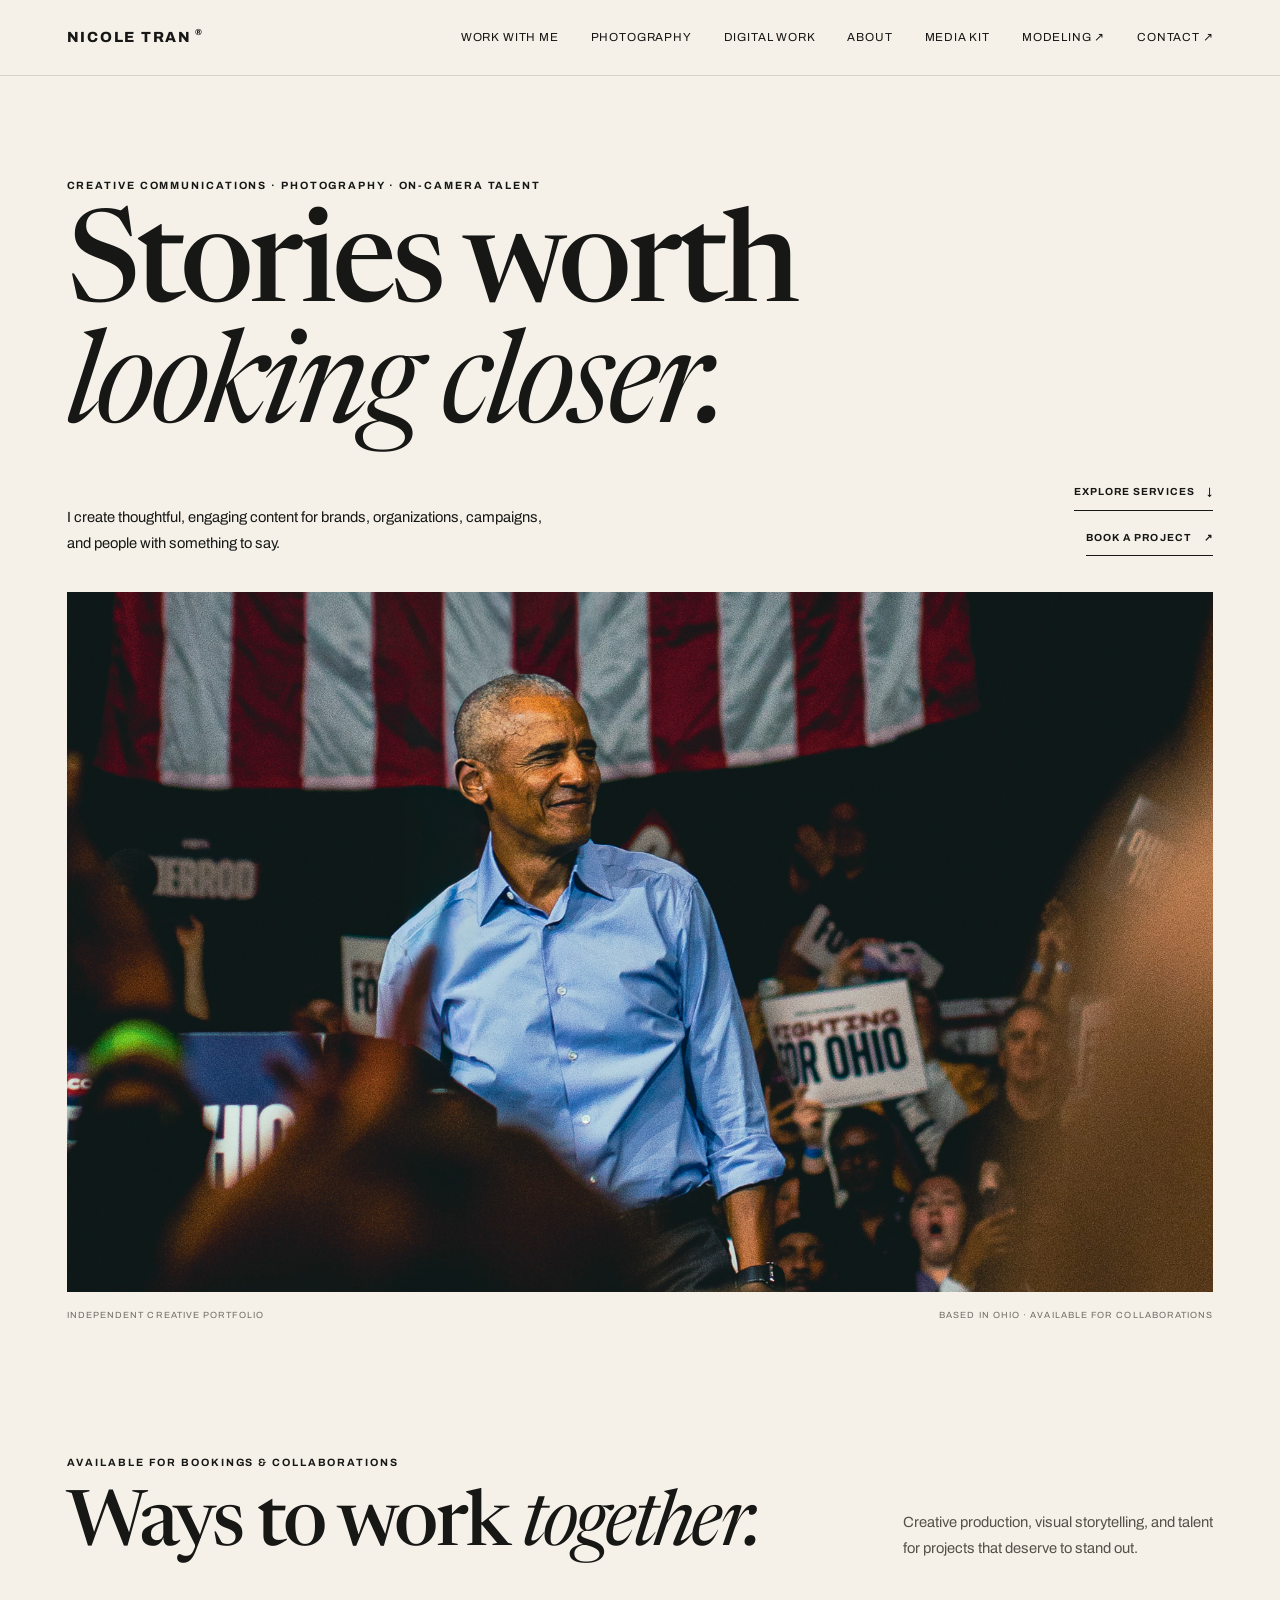
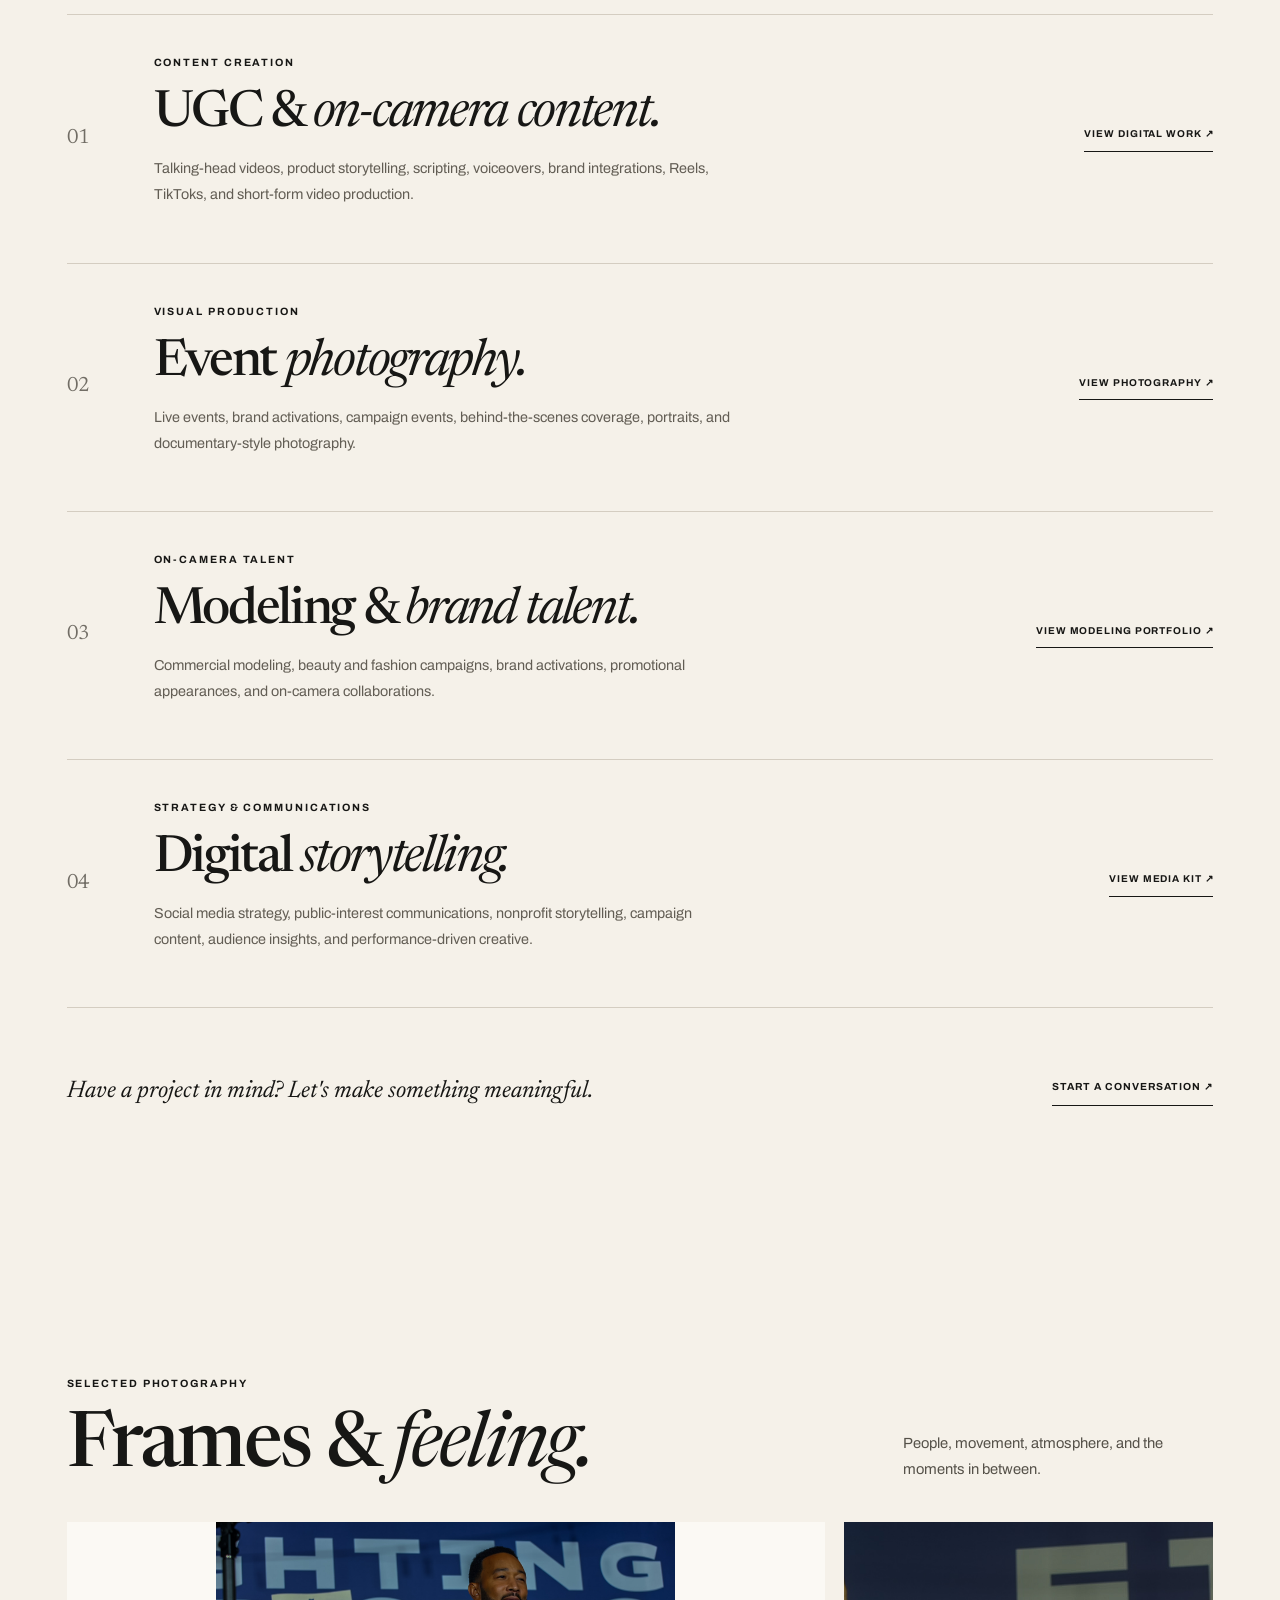
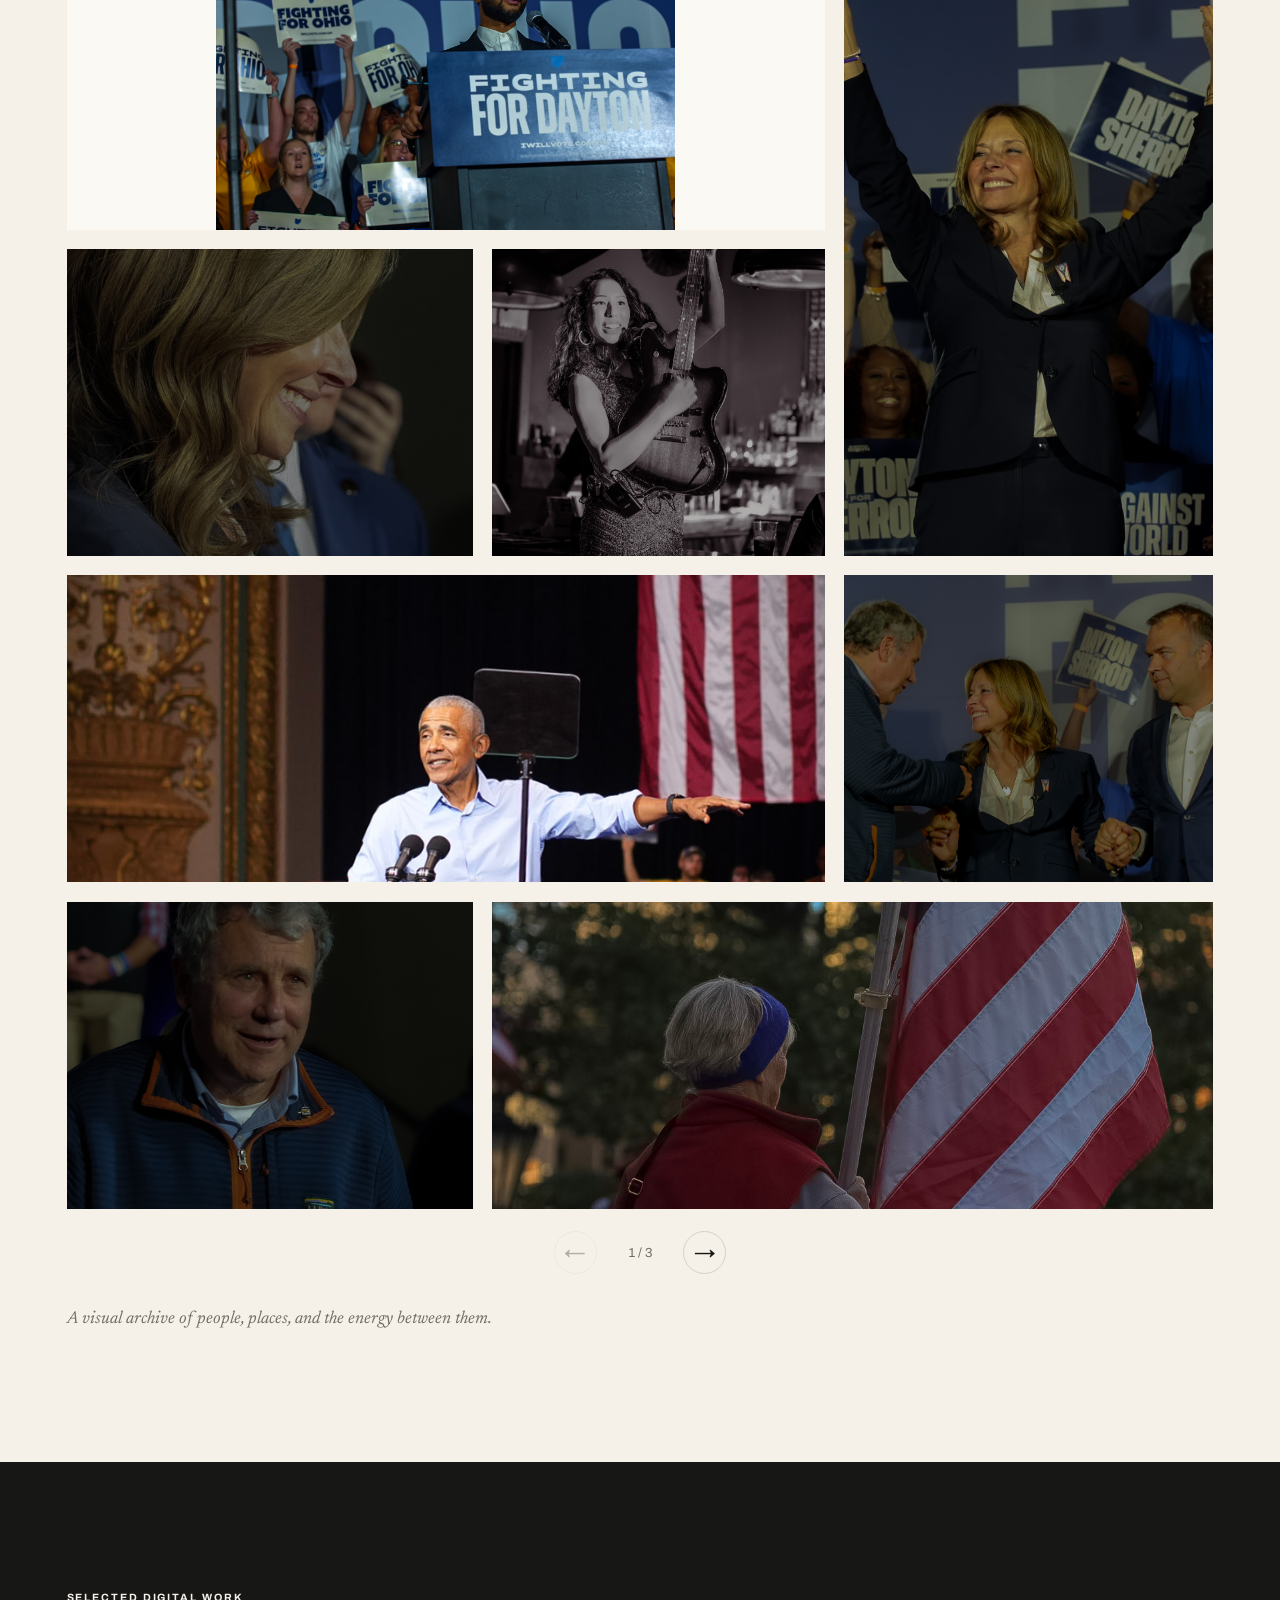
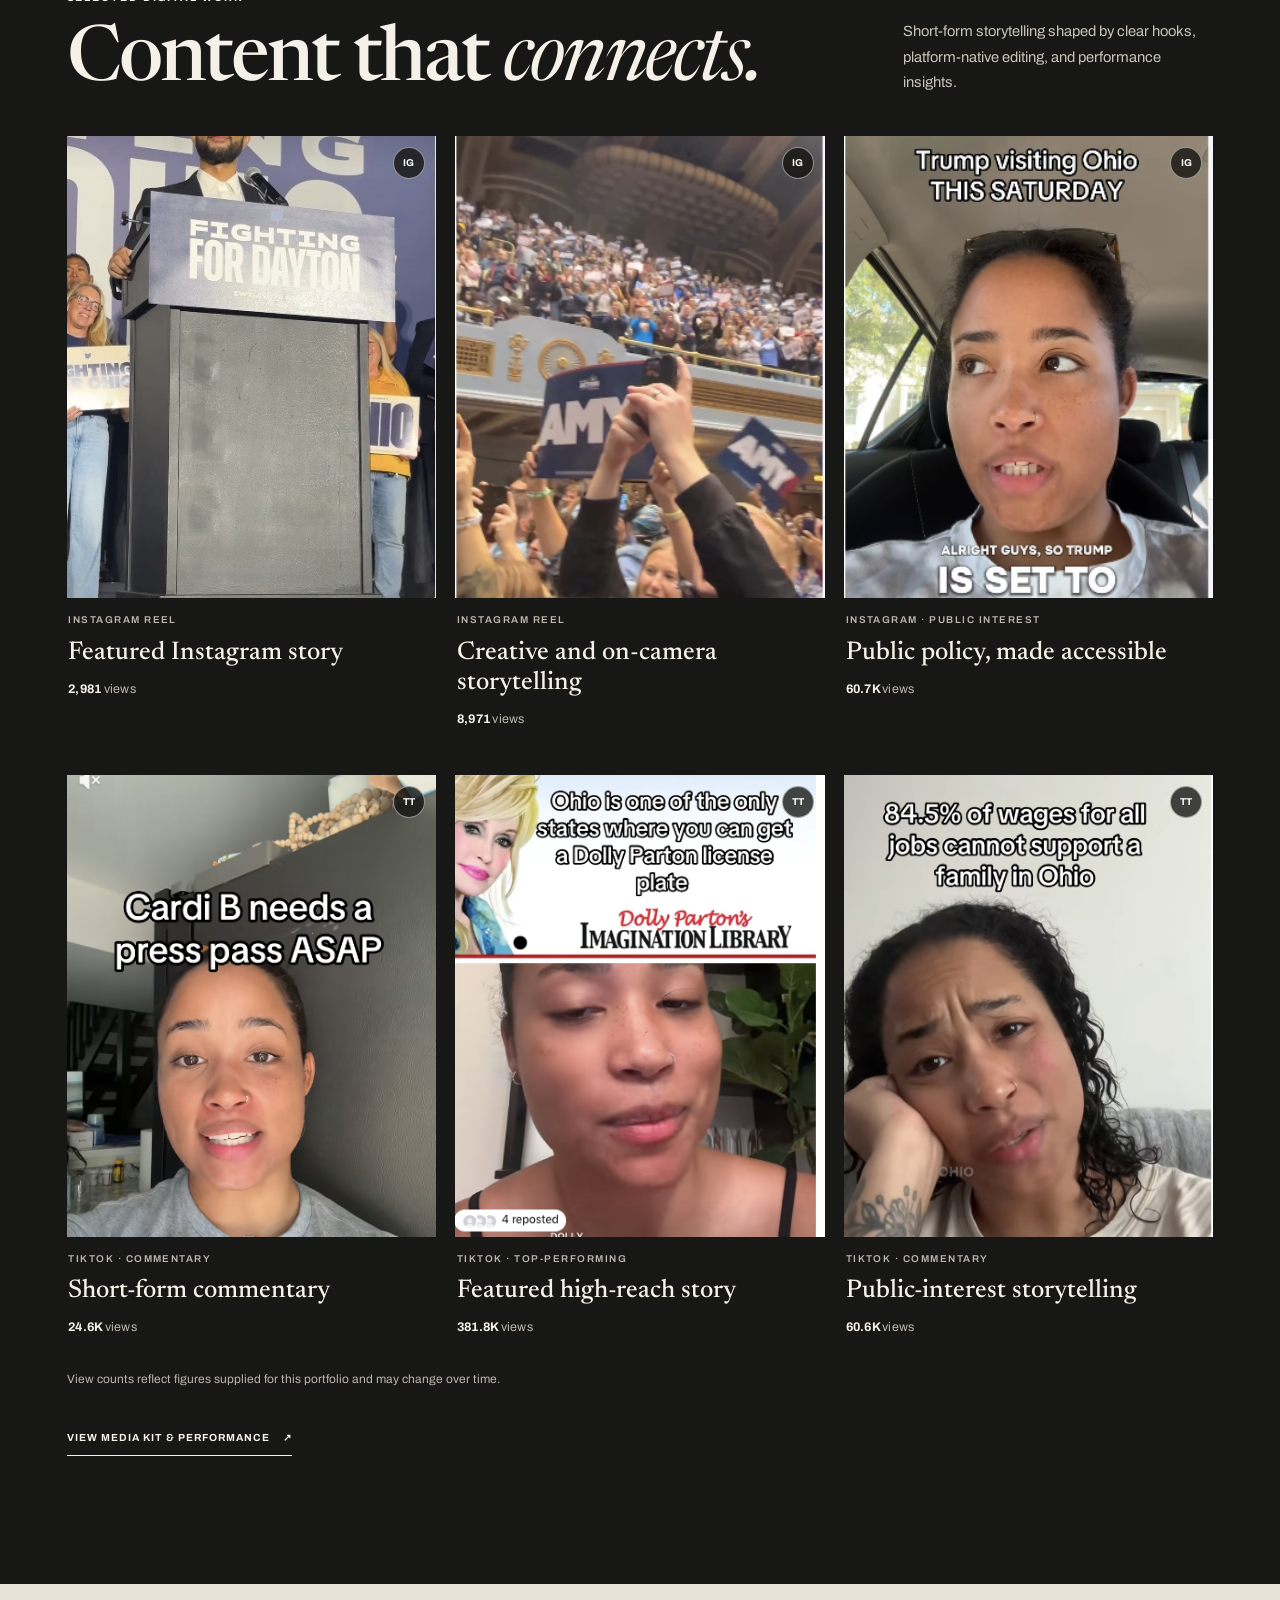
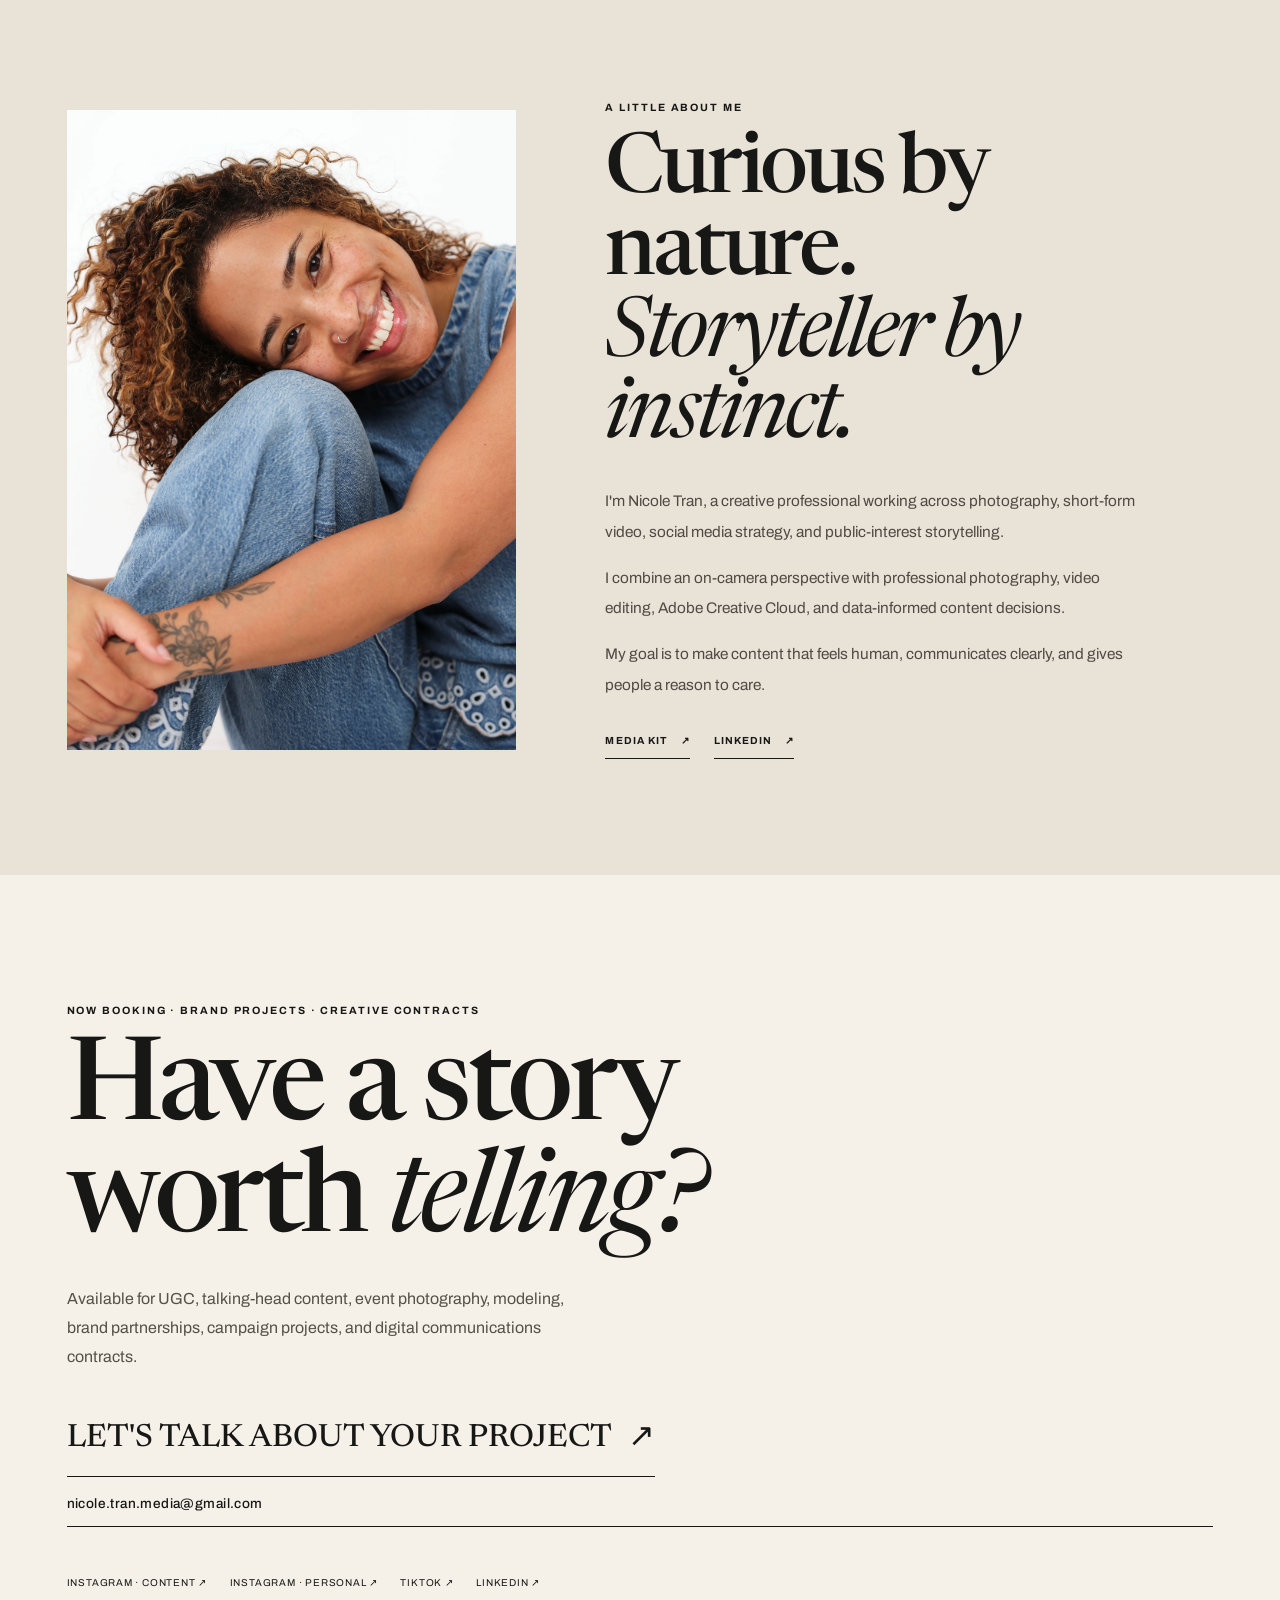
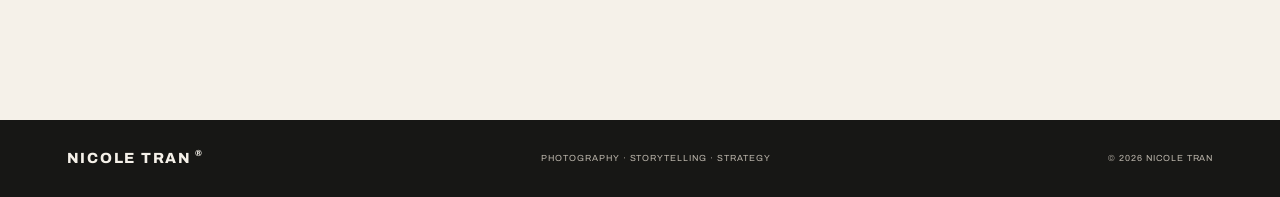
==== commit e72bac43: "Remove trailing newline from index.html" ====
--- a/index.html
+++ b/index.html
@@ -590,4 +590,3 @@
 
 </body>
 </html>
-
--- a/style.css
+++ b/style.css
@@ -733,3 +733,208 @@
     transition-duration: .01ms !important;
   }
 }
+
+/* ==========================================
+   NICOLE TRAN — EDITORIAL PORTFOLIO UPDATE
+   ========================================== */
+
+/* Typography */
+
+:root {
+  --serif: 'Newsreader', Georgia, serif;
+  --sans: 'Archivo', Arial, sans-serif;
+}
+
+/* Hero buttons */
+
+.hero-actions {
+  display: flex;
+  flex-direction: column;
+  align-items: flex-end;
+  gap: 1.2rem;
+}
+
+.hero-bottom {
+  align-items: flex-end;
+}
+
+/* Services section */
+
+.services-section {
+  padding-top: 7rem;
+  padding-bottom: 7rem;
+}
+
+.service-list {
+  margin-top: 3rem;
+  border-top: 1px solid #d4cdc1;
+}
+
+.service-item {
+  display: grid;
+  grid-template-columns: 55px minmax(0, 1fr) auto;
+  gap: 2rem;
+  align-items: center;
+  padding: 2.5rem 0;
+  border-bottom: 1px solid #d4cdc1;
+}
+
+.service-number {
+  font-family: var(--serif);
+  font-size: 1.3rem;
+  color: var(--muted);
+}
+
+.service-copy h3 {
+  font-family: var(--serif);
+  font-size: clamp(2rem, 4vw, 3.5rem);
+  font-weight: 500;
+  letter-spacing: -.045em;
+  line-height: 1.05;
+  margin: .5rem 0 .8rem;
+}
+
+.service-copy h3 em {
+  font-weight: 400;
+}
+
+.service-copy > p:last-child {
+  max-width: 580px;
+  color: #625d54;
+  line-height: 1.8;
+  font-size: .9rem;
+}
+
+.service-cta {
+  font-family: var(--sans);
+  font-size: .62rem;
+  font-weight: 700;
+  letter-spacing: .09em;
+  text-decoration: none;
+  border-bottom: 1px solid currentColor;
+  padding-bottom: .5rem;
+  white-space: nowrap;
+}
+
+.service-cta:hover {
+  opacity: .55;
+}
+
+.services-bottom {
+  display: flex;
+  justify-content: space-between;
+  align-items: center;
+  gap: 2rem;
+  margin-top: 2.5rem;
+}
+
+.services-bottom p {
+  font-family: var(--serif);
+  font-size: 1.5rem;
+  font-style: italic;
+}
+
+/* Contact */
+
+.contact-email-small {
+  display: block;
+  margin-top: 1rem;
+  font-family: var(--sans);
+  font-size: .85rem;
+  letter-spacing: .03em;
+}
+
+/* Fix photo 01 crop */
+
+.photo-card[data-photo-number="01"] img {
+  object-fit: contain;
+  object-position: center;
+  background: var(--paper);
+}
+
+/* Fix first TikTok cover framing */
+
+.video-card img[src*="tt-01.jpg"] {
+  object-fit: cover;
+  object-position: center 12%;
+}
+
+/* Make service links feel interactive */
+
+.service-item {
+  transition: background .25s ease;
+}
+
+.service-item:hover .service-number {
+  color: var(--ink);
+}
+
+.service-item:hover .service-cta {
+  opacity: .55;
+}
+
+/* Tablet and mobile */
+
+@media (max-width: 800px) {
+
+  .service-item {
+    grid-template-columns: 35px 1fr;
+    gap: 1rem;
+  }
+
+  .service-cta {
+    grid-column: 2;
+    justify-self: start;
+    margin-top: .5rem;
+  }
+
+  .services-bottom {
+    align-items: flex-start;
+    flex-direction: column;
+  }
+
+}
+
+@media (max-width: 650px) {
+
+  .services-section {
+    padding-top: 4rem;
+    padding-bottom: 4rem;
+  }
+
+  .service-item {
+    padding: 1.8rem 0;
+  }
+
+  .service-copy h3 {
+    font-size: 2.1rem;
+  }
+
+  .service-copy > p:last-child {
+    font-size: .85rem;
+  }
+
+  .hero-actions {
+    align-items: flex-start;
+    margin-top: 1.5rem;
+  }
+
+  .hero-bottom {
+    align-items: flex-start;
+  }
+
+  .services-bottom p {
+    font-size: 1.25rem;
+  }
+
+}
+
+/* Respect reduced-motion preferences */
+
+@media (prefers-reduced-motion: reduce) {
+
+  .service-item {
+    transition: none;
+  }
+
+}
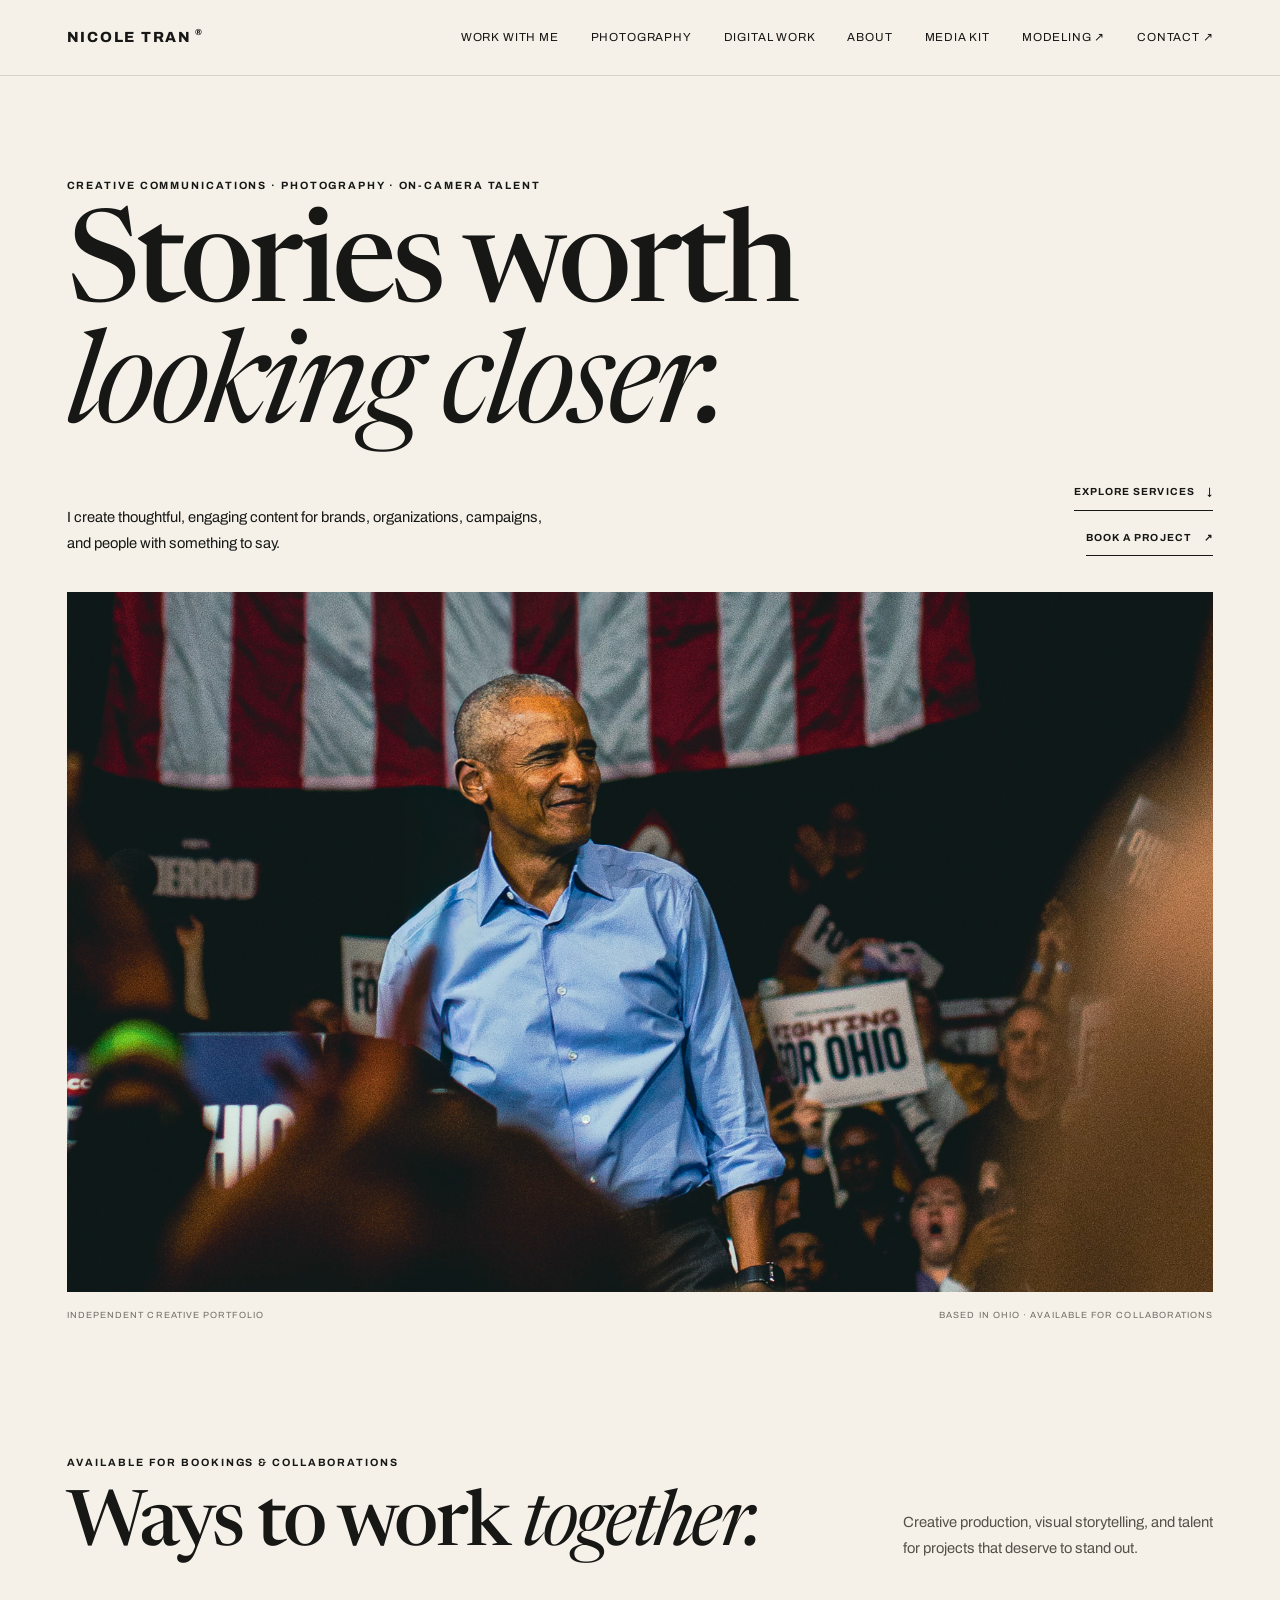
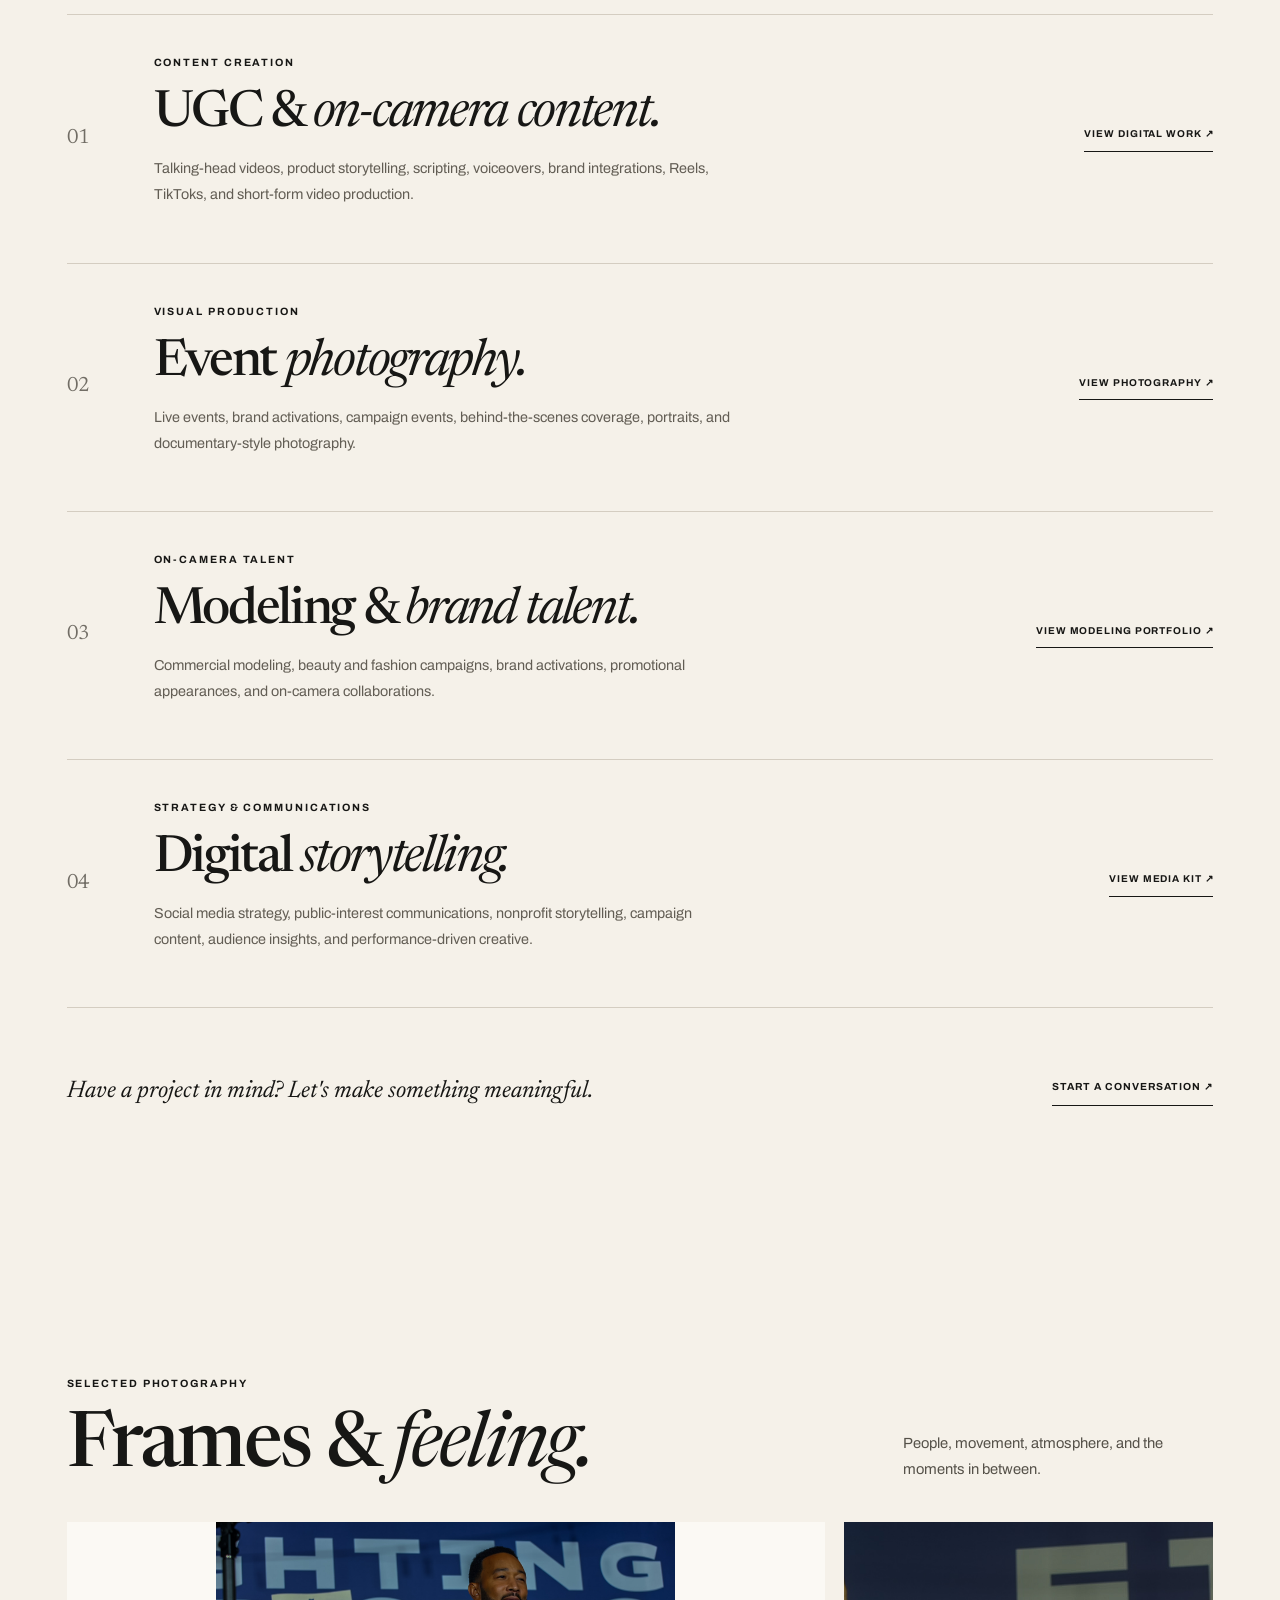
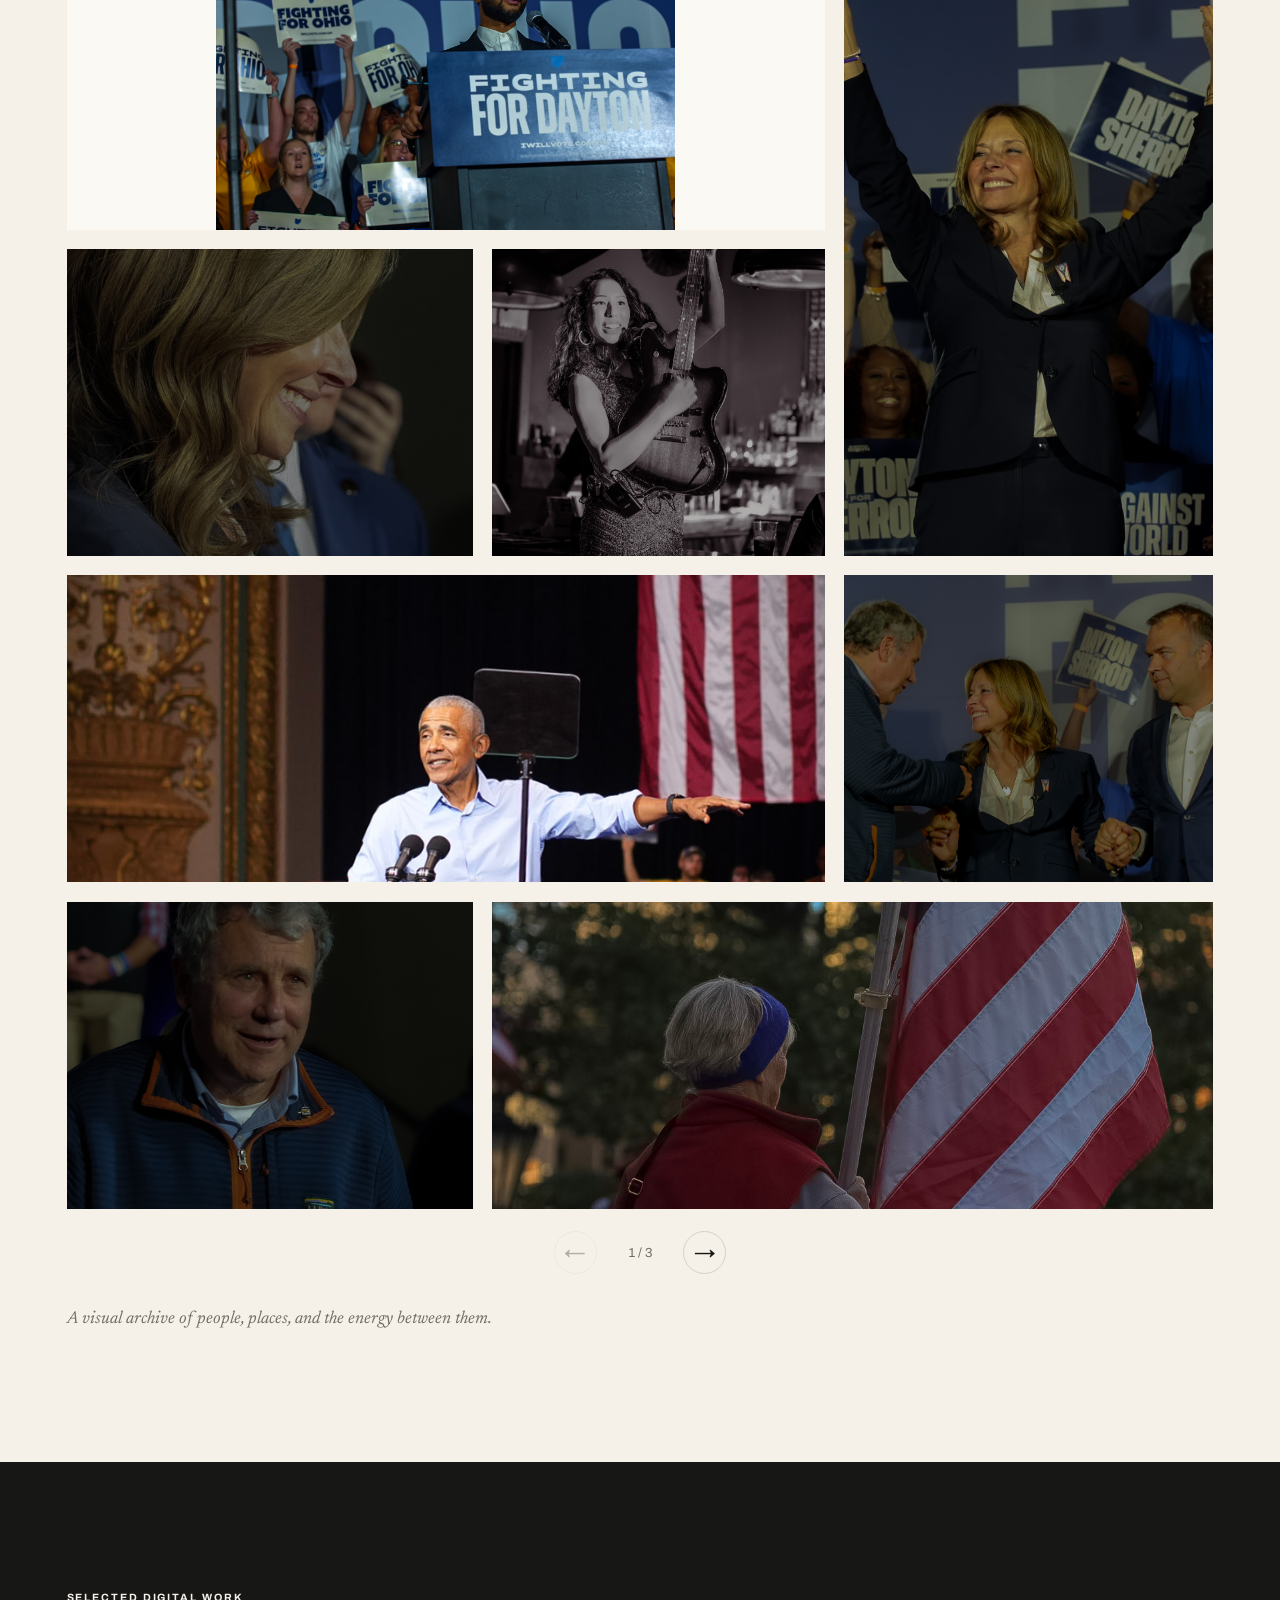
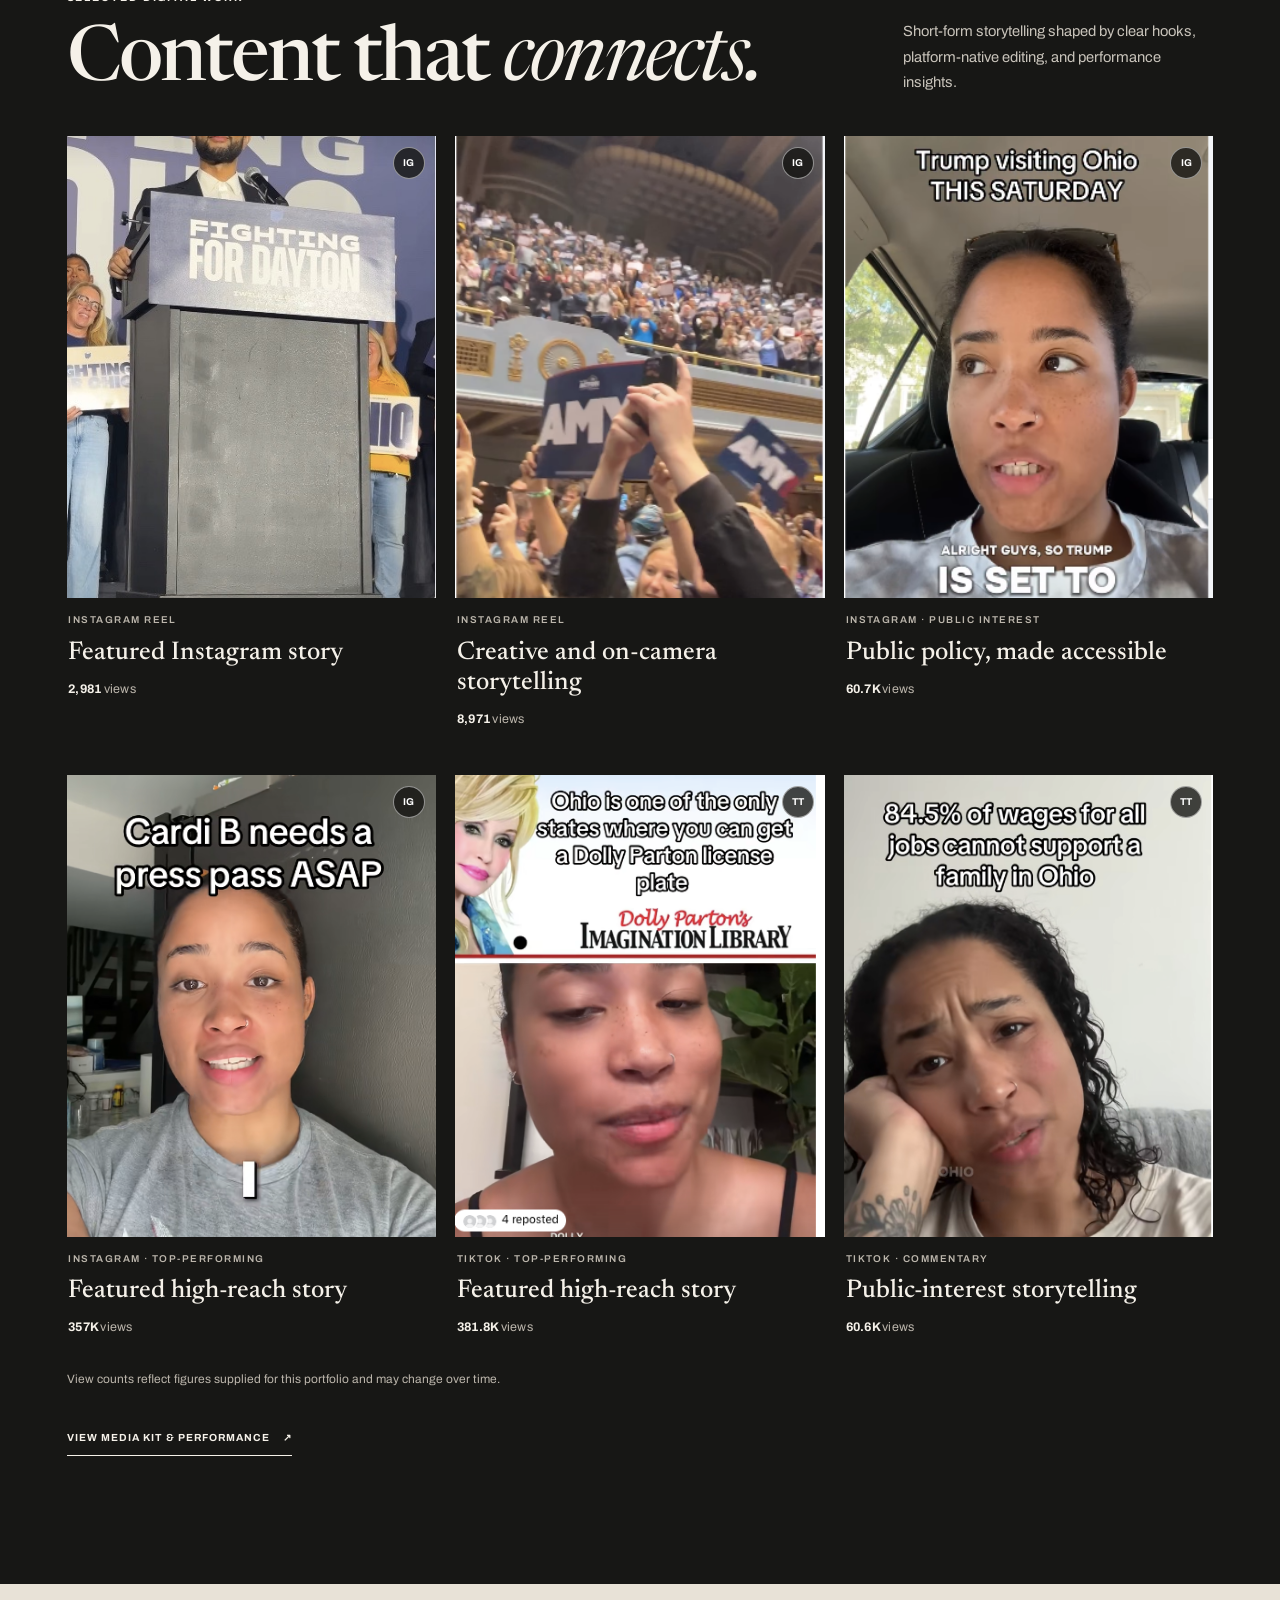
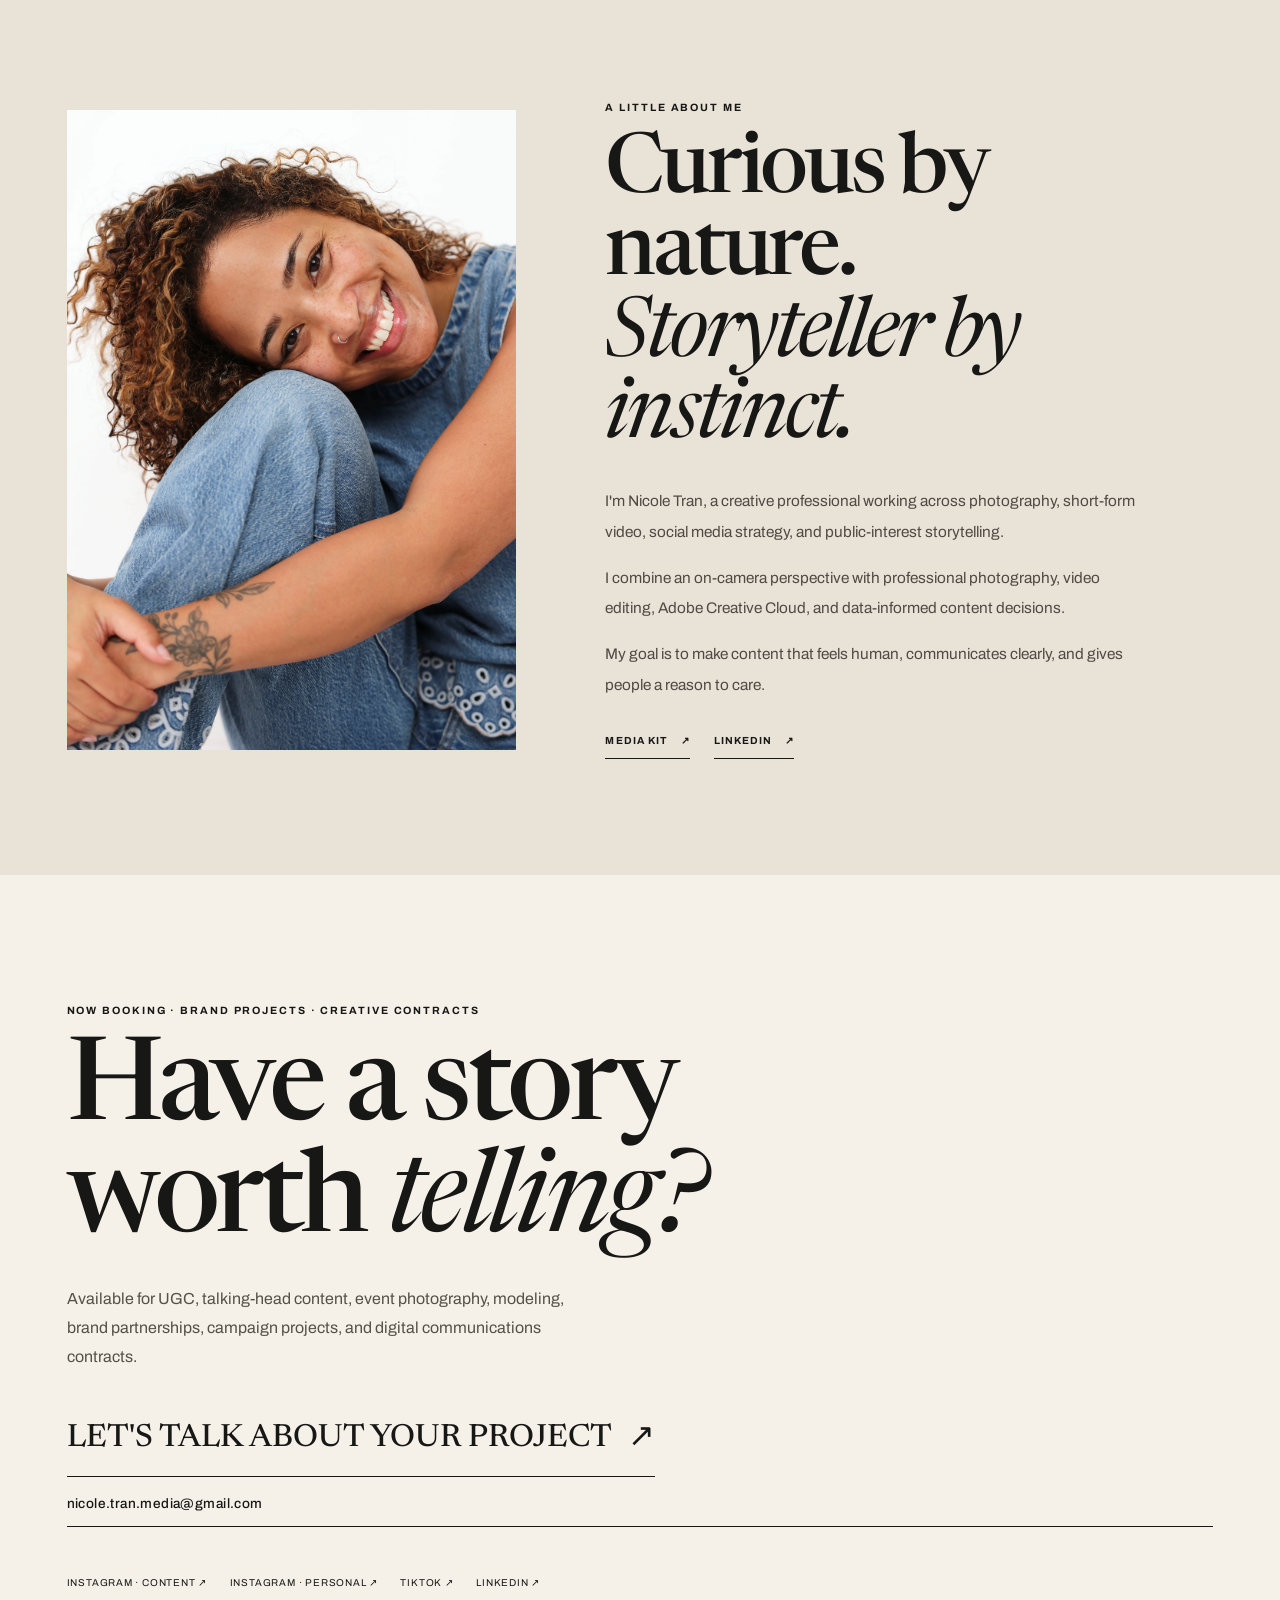
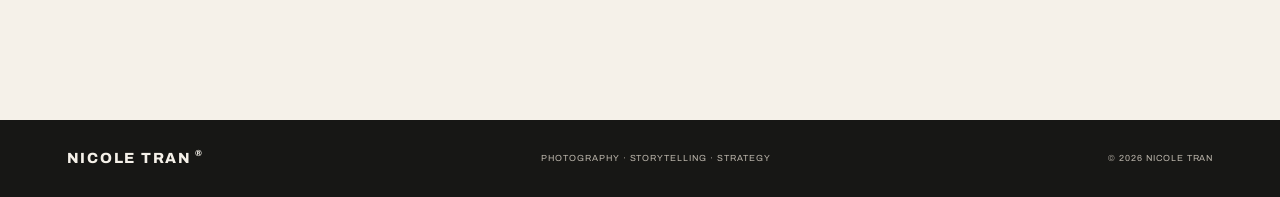
==== commit c00e1a07: "Update meta description and content structure" ====
--- a/index.html
+++ b/index.html
@@ -4,16 +4,12 @@
 <head>
   <meta charset="utf-8">
   <meta name="viewport" content="width=device-width, initial-scale=1">
-
-  <meta name="description" content="Nicole Tran — UGC creator, on-camera talent, event photographer, model, and creative communications professional. Available for brand partnerships and contract projects.">
-
+  <meta name="description" content="Nicole Tran — UGC creator, on-camera talent, event photographer, model, and creative communications professional. Available for bookings and collaborations.">
   <meta name="theme-color" content="#f5f1e9">
-
   <title>Nicole Tran — Creative Portfolio</title>
 
   <link rel="preconnect" href="https://fonts.googleapis.com">
   <link rel="preconnect" href="https://fonts.gstatic.com" crossorigin>
-
   <link href="https://fonts.googleapis.com/css2?family=Archivo:wght@400;500;600;700;800&family=Newsreader:ital,opsz,wght@0,6..72,400;0,6..72,500;0,6..72,600;1,6..72,400;1,6..72,500&display=swap" rel="stylesheet">
 
   <link rel="stylesheet" href="style.css">
@@ -22,10 +18,7 @@
 <body>
 
 <header class="site-header">
-
-  <a class="wordmark" href="#top" aria-label="Nicole Tran home">
-    NICOLE TRAN<span>®</span>
-  </a>
+  <a class="wordmark" href="#top" aria-label="Nicole Tran home">NICOLE TRAN<span>®</span></a>
 
   <button class="menu-toggle" aria-expanded="false" aria-controls="site-nav">
     MENU <span>＋</span>
@@ -40,7 +33,6 @@
     <a href="https://sce.syngency.com/divisions/m/portfolios/nicole-t" target="_blank" rel="noopener noreferrer">Modeling ↗</a>
     <a href="#contact">Contact ↗</a>
   </nav>
-
 </header>
 
 <main id="top">
@@ -48,50 +40,30 @@
   <!-- HERO -->
 
   <section class="hero section-pad">
-
-    <p class="eyebrow">
-      CREATIVE COMMUNICATIONS · PHOTOGRAPHY · ON-CAMERA TALENT
-    </p>
-
-    <h1>
-      Stories worth<br>
-      <em>looking closer.</em>
-    </h1>
+    <p class="eyebrow">CREATIVE COMMUNICATIONS · PHOTOGRAPHY · ON-CAMERA TALENT</p>
+
+    <h1>Stories worth<br><em>looking closer.</em></h1>
 
     <div class="hero-bottom">
-
       <p>
         I create thoughtful, engaging content for brands,
         organizations, campaigns, and people with something to say.
       </p>
 
       <div class="hero-actions">
-        <a class="text-link" href="#services">
-          EXPLORE SERVICES <span>↓</span>
-        </a>
-
-        <a class="text-link" href="#contact">
-          BOOK A PROJECT <span>↗</span>
-        </a>
+        <a class="text-link" href="#services">EXPLORE SERVICES <span>↓</span></a>
+        <a class="text-link" href="#contact">BOOK A PROJECT <span>↗</span></a>
       </div>
-
     </div>
 
     <a class="hero-image image-frame" href="#photography" aria-label="Explore photography portfolio">
-
-      <img
-        src="images/photography/hero.jpg"
-        alt="Featured event photograph by Nicole Tran"
-        fetchpriority="high"
-      >
-
+      <img src="images/photography/hero.jpg" alt="Featured photograph by Nicole Tran" fetchpriority="high">
     </a>
 
     <div class="hero-meta">
       <span>INDEPENDENT CREATIVE PORTFOLIO</span>
       <span>BASED IN OHIO · AVAILABLE FOR COLLABORATIONS</span>
     </div>
-
   </section>
 
 
@@ -100,126 +72,79 @@
   <section id="services" class="services-section section-pad">
 
     <div class="section-heading">
-
       <div>
         <p class="eyebrow">AVAILABLE FOR BOOKINGS & COLLABORATIONS</p>
         <h2>Ways to work <em>together.</em></h2>
       </div>
-
       <p class="section-intro">
         Creative production, visual storytelling, and talent
         for projects that deserve to stand out.
       </p>
-
-    </div>
-
+    </div>
 
     <div class="service-list">
 
       <article class="service-item">
-
         <span class="service-number">01</span>
-
         <div class="service-copy">
           <p class="eyebrow">CONTENT CREATION</p>
-
           <h3>UGC & <em>on-camera content.</em></h3>
-
           <p>
             Talking-head videos, product storytelling, scripting,
             voiceovers, brand integrations, Reels, TikToks,
             and short-form video production.
           </p>
         </div>
-
-        <a class="service-cta" href="#social-work">
-          VIEW DIGITAL WORK ↗
-        </a>
-
+        <a class="service-cta" href="#social-work">VIEW DIGITAL WORK ↗</a>
       </article>
 
-
       <article class="service-item">
-
         <span class="service-number">02</span>
-
         <div class="service-copy">
           <p class="eyebrow">VISUAL PRODUCTION</p>
-
           <h3>Event <em>photography.</em></h3>
-
           <p>
             Live events, brand activations, campaign events,
             behind-the-scenes coverage, portraits, and
             documentary-style photography.
           </p>
         </div>
-
-        <a class="service-cta" href="#photography">
-          VIEW PHOTOGRAPHY ↗
-        </a>
-
+        <a class="service-cta" href="#photography">VIEW PHOTOGRAPHY ↗</a>
       </article>
 
-
       <article class="service-item">
-
         <span class="service-number">03</span>
-
         <div class="service-copy">
           <p class="eyebrow">ON-CAMERA TALENT</p>
-
           <h3>Modeling & <em>brand talent.</em></h3>
-
           <p>
             Commercial modeling, beauty and fashion campaigns,
             brand activations, promotional appearances,
             and on-camera collaborations.
           </p>
         </div>
-
-        <a
-          class="service-cta"
-          href="https://sce.syngency.com/divisions/m/portfolios/nicole-t"
-          target="_blank"
-          rel="noopener noreferrer"
-        >
-          VIEW MODELING PORTFOLIO ↗
-        </a>
-
+        <a class="service-cta" href="https://sce.syngency.com/divisions/m/portfolios/nicole-t" target="_blank" rel="noopener noreferrer">VIEW MODELING PORTFOLIO ↗</a>
       </article>
 
-
       <article class="service-item">
-
         <span class="service-number">04</span>
-
         <div class="service-copy">
           <p class="eyebrow">STRATEGY & COMMUNICATIONS</p>
-
           <h3>Digital <em>storytelling.</em></h3>
-
           <p>
             Social media strategy, public-interest communications,
             nonprofit storytelling, campaign content, audience
             insights, and performance-driven creative.
           </p>
         </div>
-
-        <a class="service-cta" href="media-kit.html">
-          VIEW MEDIA KIT ↗
-        </a>
-
+        <a class="service-cta" href="media-kit.html">VIEW MEDIA KIT ↗</a>
       </article>
 
     </div>
-
 
     <div class="services-bottom">
       <p>Have a project in mind? Let's make something meaningful.</p>
-      <a class="text-link" href="#contact">
-        START A CONVERSATION ↗
-      </a>
+      <a class="text-link" href="#contact">START A CONVERSATION ↗</a>
     </div>
 
   </section>
@@ -230,18 +155,14 @@
   <section id="photography" class="section-pad photography-section">
 
     <div class="section-heading">
-
       <div>
         <p class="eyebrow">SELECTED PHOTOGRAPHY</p>
         <h2>Frames & <em>feeling.</em></h2>
       </div>
-
       <p class="section-intro">
         People, movement, atmosphere, and the moments in between.
       </p>
-
-    </div>
-
+    </div>
 
     <div class="photo-grid" id="photo-grid" aria-label="Photography portfolio">
 
@@ -342,7 +263,6 @@
       </button>
 
     </div>
-
 
     <nav class="gallery-pagination" aria-label="Photography pages">
       <button type="button" id="gallery-prev" class="gallery-arrow" aria-label="Previous set of photos">←</button>
@@ -362,19 +282,15 @@
   <section id="social-work" class="social-section section-pad">
 
     <div class="section-heading">
-
       <div>
         <p class="eyebrow">SELECTED DIGITAL WORK</p>
         <h2>Content that <em>connects.</em></h2>
       </div>
-
       <p class="section-intro">
         Short-form storytelling shaped by clear hooks,
         platform-native editing, and performance insights.
       </p>
-
-    </div>
-
+    </div>
 
     <div class="video-grid">
 
@@ -390,7 +306,6 @@
         </div>
       </a>
 
-
       <a class="video-card" href="https://www.instagram.com/nicole_tran/reel/De8EDKTRyTt/" target="_blank" rel="noopener noreferrer">
         <div class="video-thumb">
           <img src="images/social/ig-02.jpg" alt="Instagram Reel cover" loading="lazy">
@@ -403,7 +318,6 @@
         </div>
       </a>
 
-
       <a class="video-card" href="https://www.instagram.com/nicole.talks/reel/Dd1kNHyOMDu/" target="_blank" rel="noopener noreferrer">
         <div class="video-thumb">
           <img src="images/social/ig-03.jpg" alt="Instagram Reel cover" loading="lazy">
@@ -416,19 +330,17 @@
         </div>
       </a>
 
-
-      <a class="video-card" href="https://www.tiktok.com/@nnicoletalks/video/7701384543885970719" target="_blank" rel="noopener noreferrer">
-        <div class="video-thumb">
-          <img src="images/social/tt-01.jpg" alt="TikTok video cover" loading="lazy">
-          <span class="platform-mark">TT</span>
-        </div>
-        <div class="video-info">
-          <p class="video-label">TIKTOK · COMMENTARY</p>
-          <h3>Short-form commentary</h3>
-          <p class="view-count">24.6K <span>views</span></p>
-        </div>
-      </a>
-
+      <a class="video-card" href="https://www.instagram.com/p/DfASIiyxtIM/" target="_blank" rel="noopener noreferrer">
+        <div class="video-thumb">
+          <img src="images/social/ig-04.jpg" alt="Instagram high-performing post cover" loading="lazy">
+          <span class="platform-mark">IG</span>
+        </div>
+        <div class="video-info">
+          <p class="video-label">INSTAGRAM · TOP-PERFORMING</p>
+          <h3>Featured high-reach story</h3>
+          <p class="view-count">357K <span>views</span></p>
+        </div>
+      </a>
 
       <a class="video-card" href="https://www.tiktok.com/@nnicoletalks/video/7678774298340822286" target="_blank" rel="noopener noreferrer">
         <div class="video-thumb">
@@ -442,7 +354,6 @@
         </div>
       </a>
 
-
       <a class="video-card" href="https://www.tiktok.com/@nnicoletalks/video/7659553400098540814" target="_blank" rel="noopener noreferrer">
         <div class="video-thumb">
           <img src="images/social/tt-03.jpg" alt="TikTok video cover" loading="lazy">
@@ -456,7 +367,6 @@
       </a>
 
     </div>
-
 
     <p class="metrics-note">
       View counts reflect figures supplied for this portfolio
@@ -479,7 +389,6 @@
     </div>
 
     <div class="about-copy">
-
       <p class="eyebrow">A LITTLE ABOUT ME</p>
 
       <h2>
@@ -508,19 +417,16 @@
         <a class="text-link" href="media-kit.html">MEDIA KIT <span>↗</span></a>
         <a class="text-link" href="https://www.linkedin.com/in/nicolealextran" target="_blank" rel="noopener noreferrer">LINKEDIN <span>↗</span></a>
       </div>
-
-    </div>
-
-  </section>
-
-
-  <!-- CONTACT / BOOKING -->
+    </div>
+
+  </section>
+
+
+  <!-- CONTACT -->
 
   <section id="contact" class="contact-section section-pad">
 
-    <p class="eyebrow">
-      NOW BOOKING · BRAND PROJECTS · CREATIVE CONTRACTS
-    </p>
+    <p class="eyebrow">NOW BOOKING · BRAND PROJECTS · CREATIVE CONTRACTS</p>
 
     <h2>
       Have a story<br>
@@ -552,39 +458,21 @@
 
 </main>
 
-
-<!-- FOOTER -->
-
 <footer class="site-footer">
-
-  <a class="wordmark" href="#top">
-    NICOLE TRAN<span>®</span>
-  </a>
-
+  <a class="wordmark" href="#top">NICOLE TRAN<span>®</span></a>
   <p>PHOTOGRAPHY · STORYTELLING · STRATEGY</p>
-
   <p>© <span id="year"></span> NICOLE TRAN</p>
-
 </footer>
 
-
-<!-- PHOTO LIGHTBOX -->
-
 <dialog class="lightbox" aria-label="Expanded photograph">
-
   <button class="lightbox-close" aria-label="Close image">×</button>
-
   <button class="lightbox-prev" aria-label="Previous image">←</button>
-
   <figure>
     <img src="" alt="">
     <figcaption></figcaption>
   </figure>
-
   <button class="lightbox-next" aria-label="Next image">→</button>
-
 </dialog>
-
 
 <script src="script.js"></script>
 
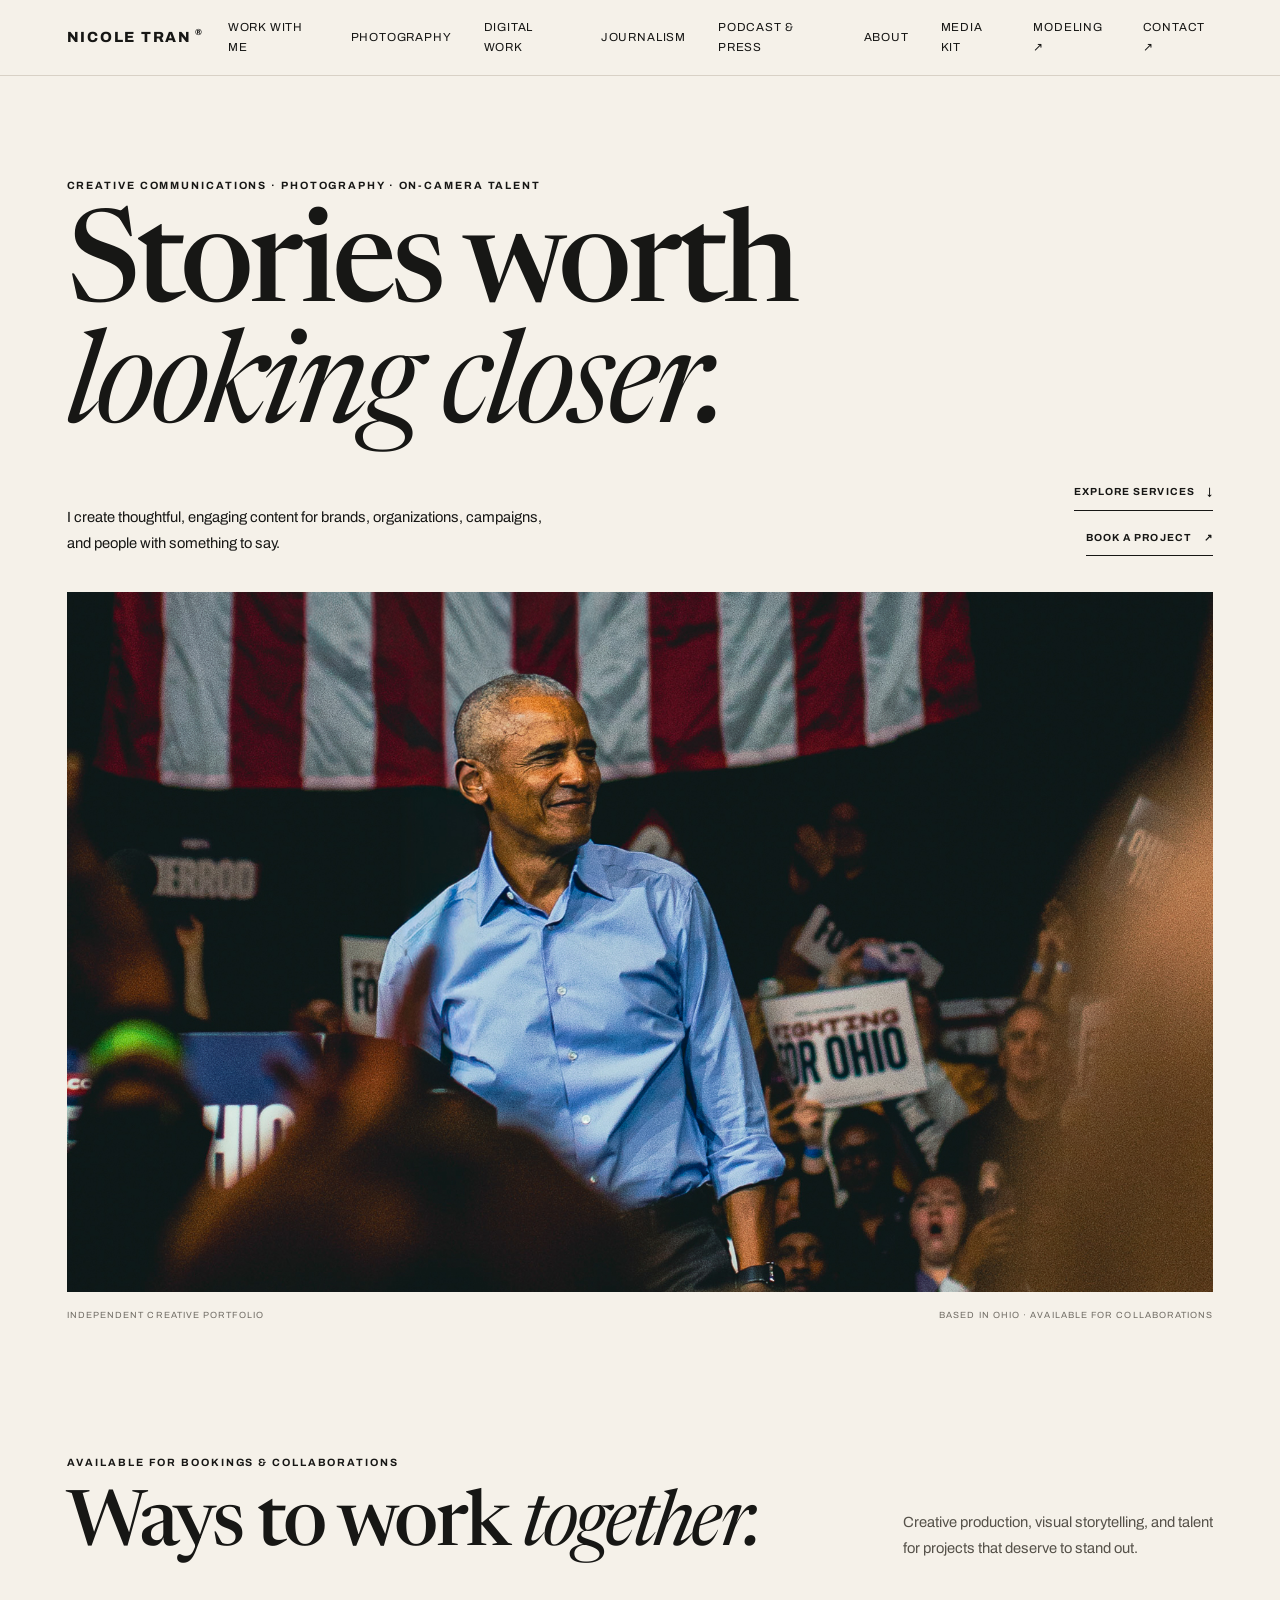
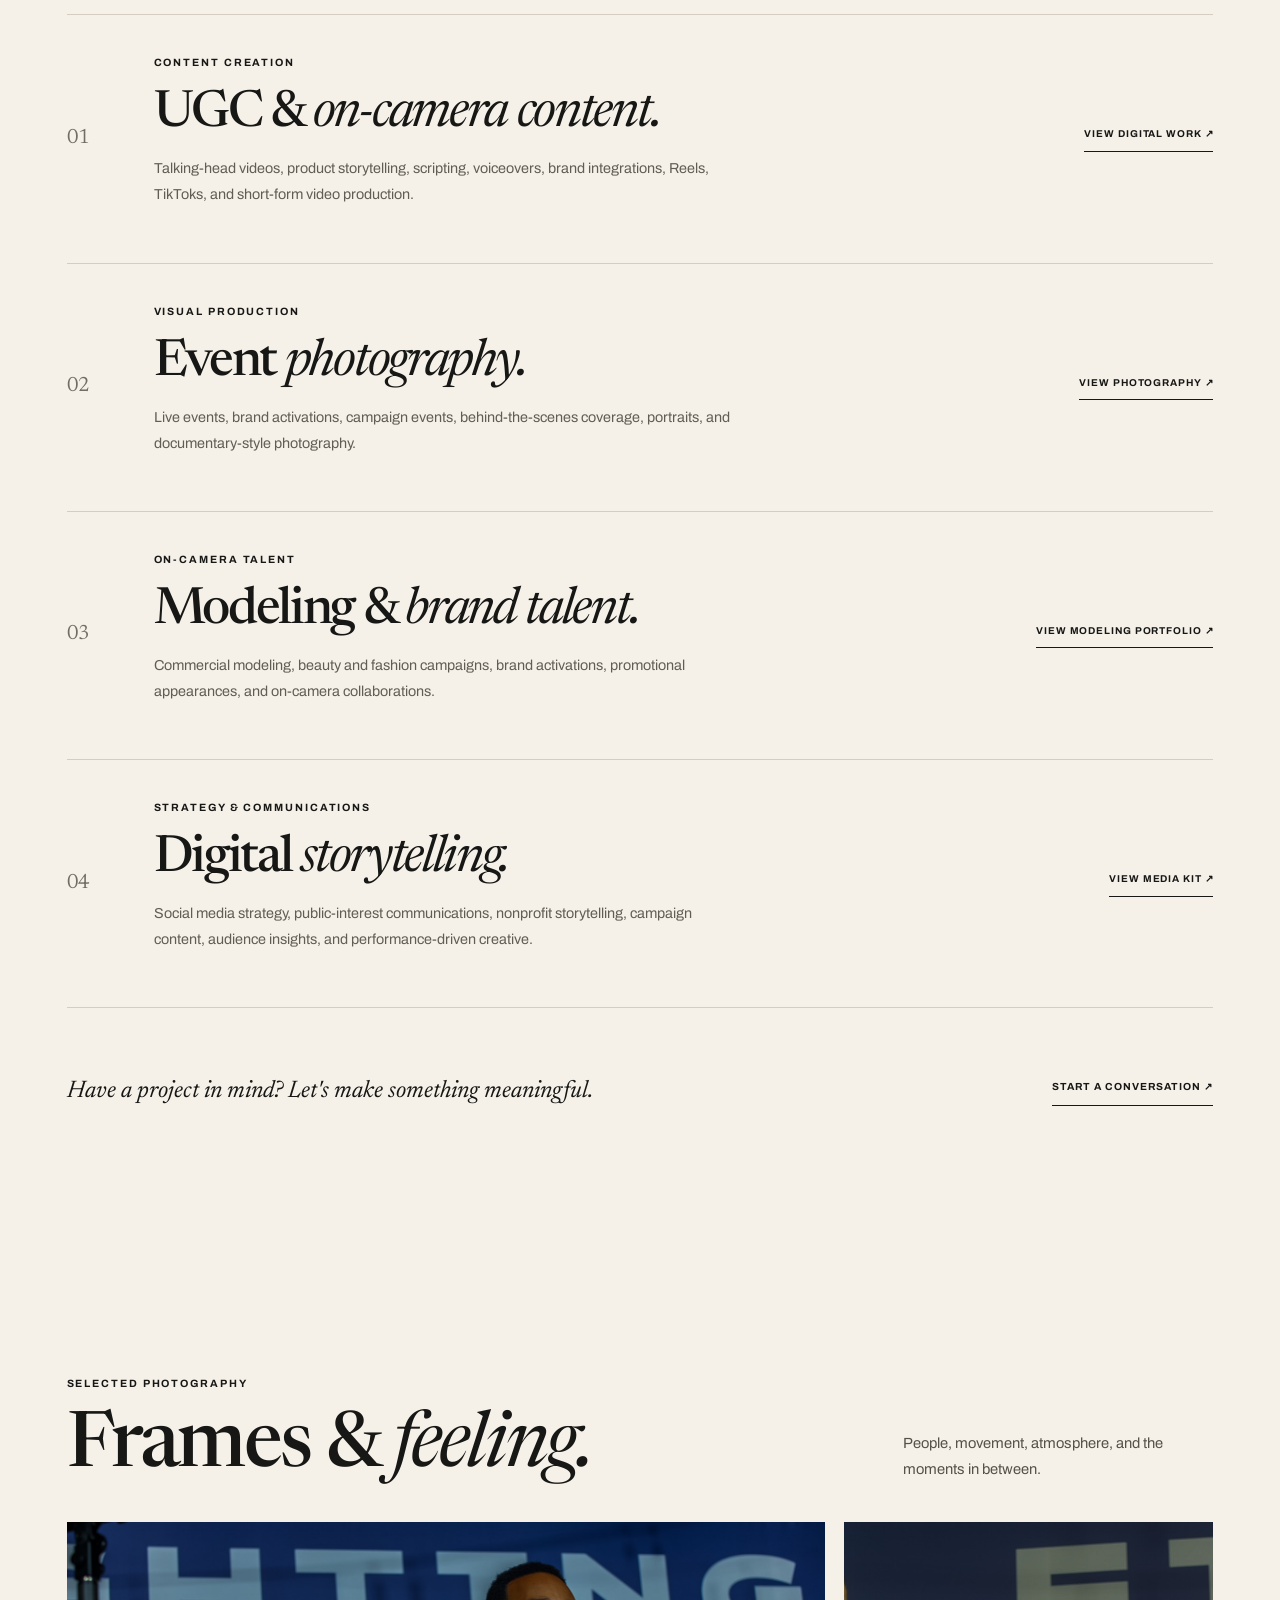
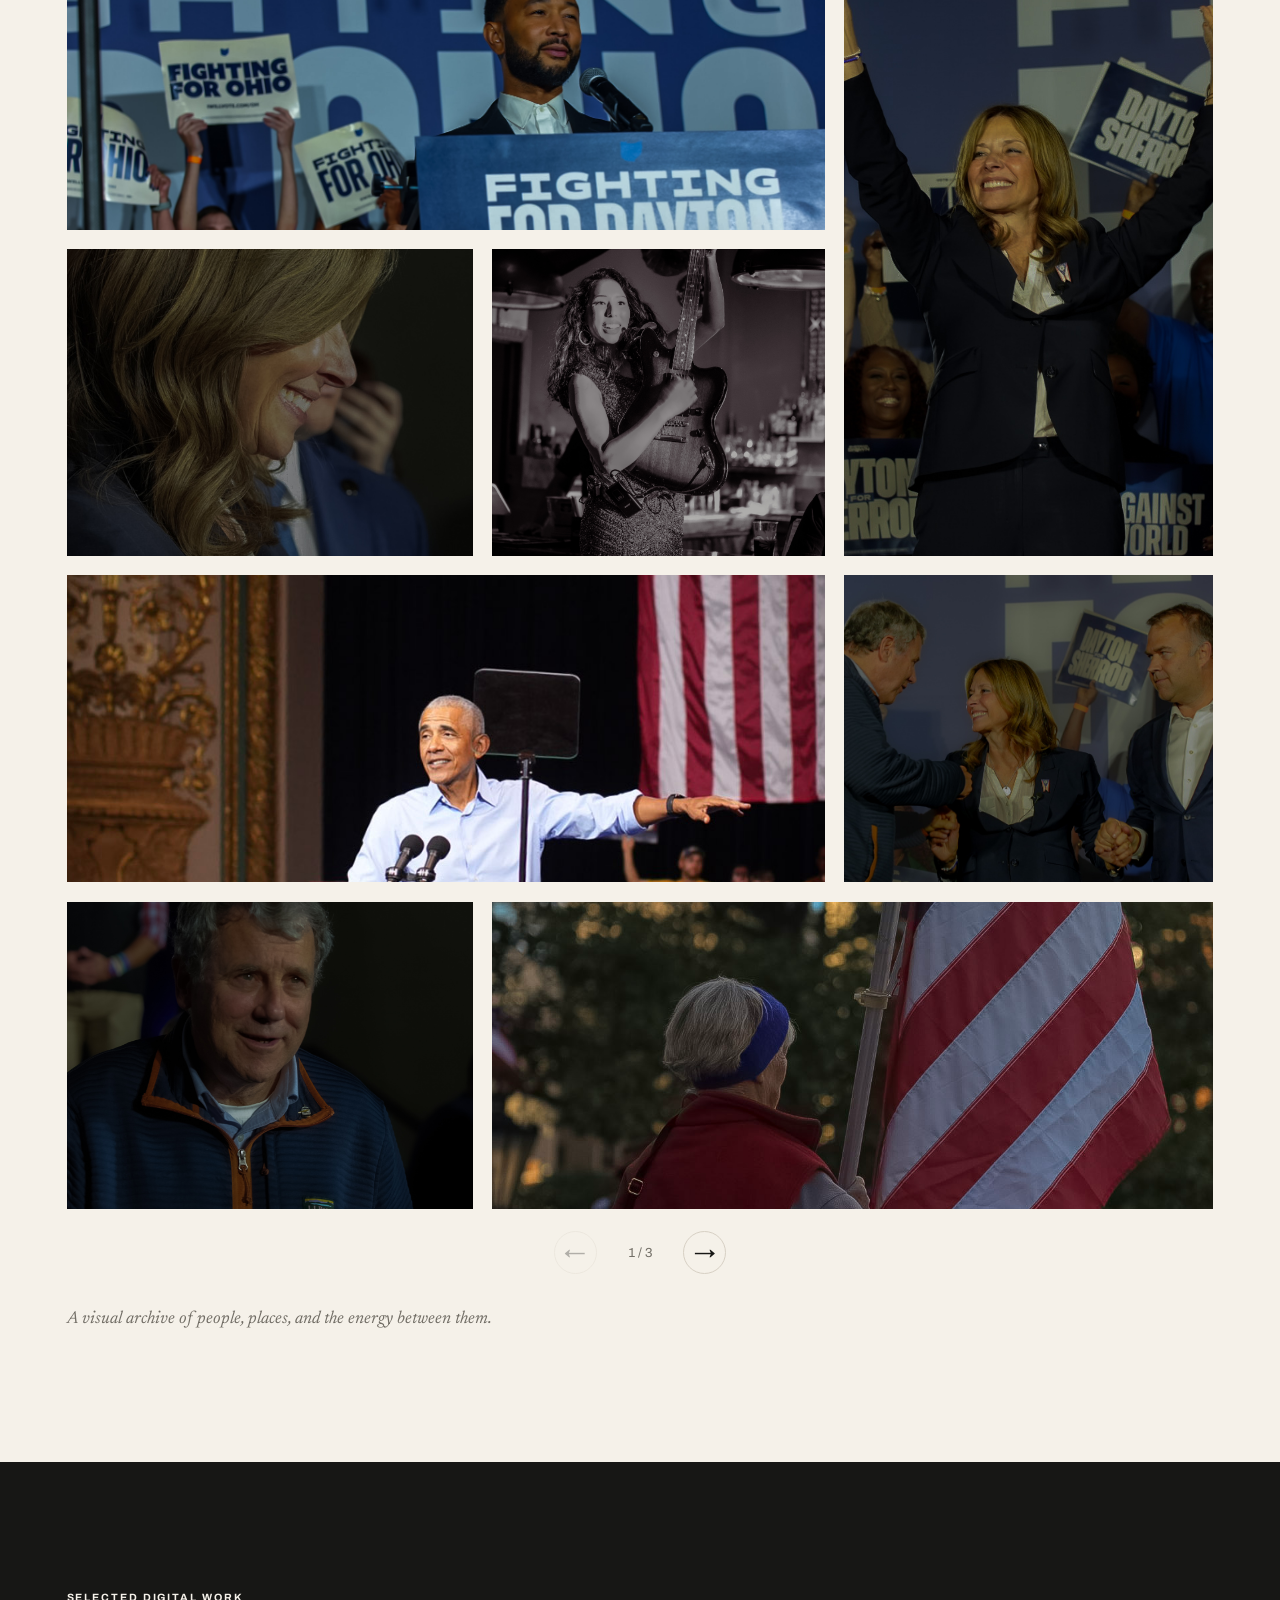
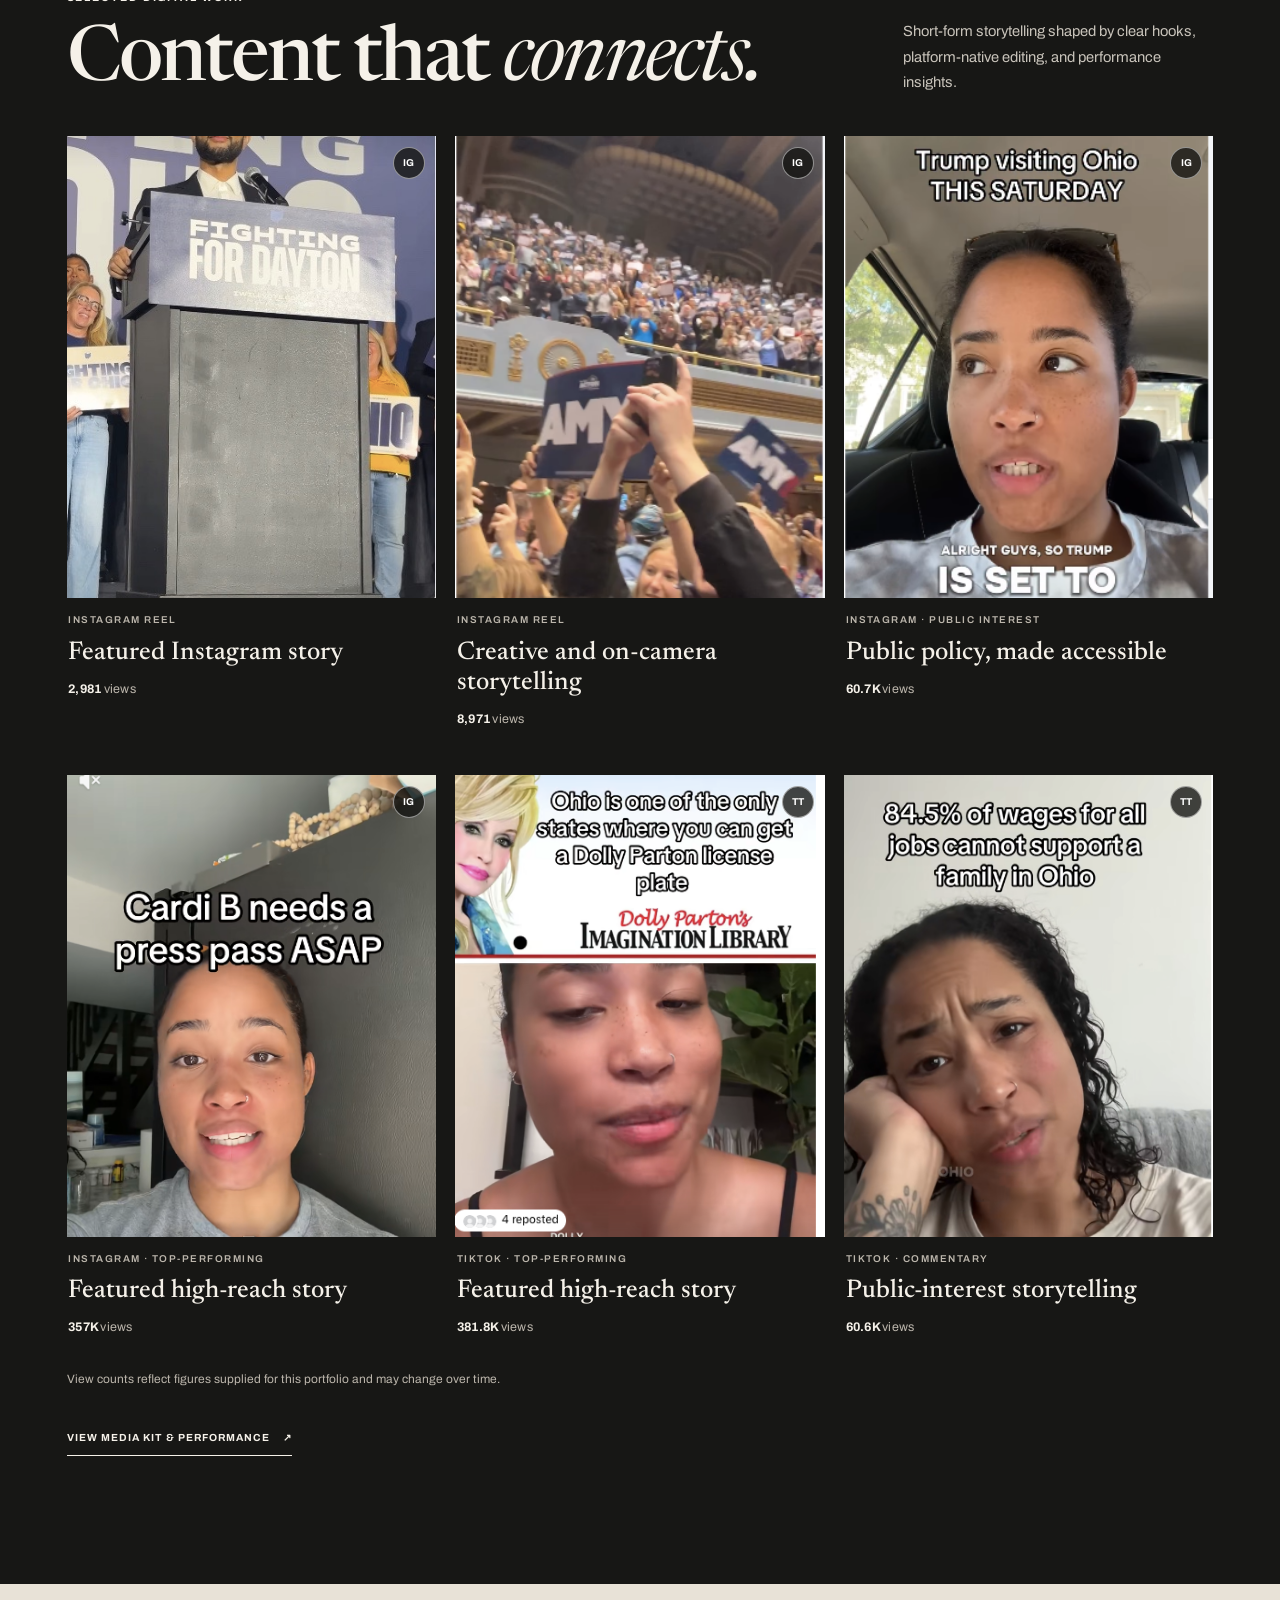
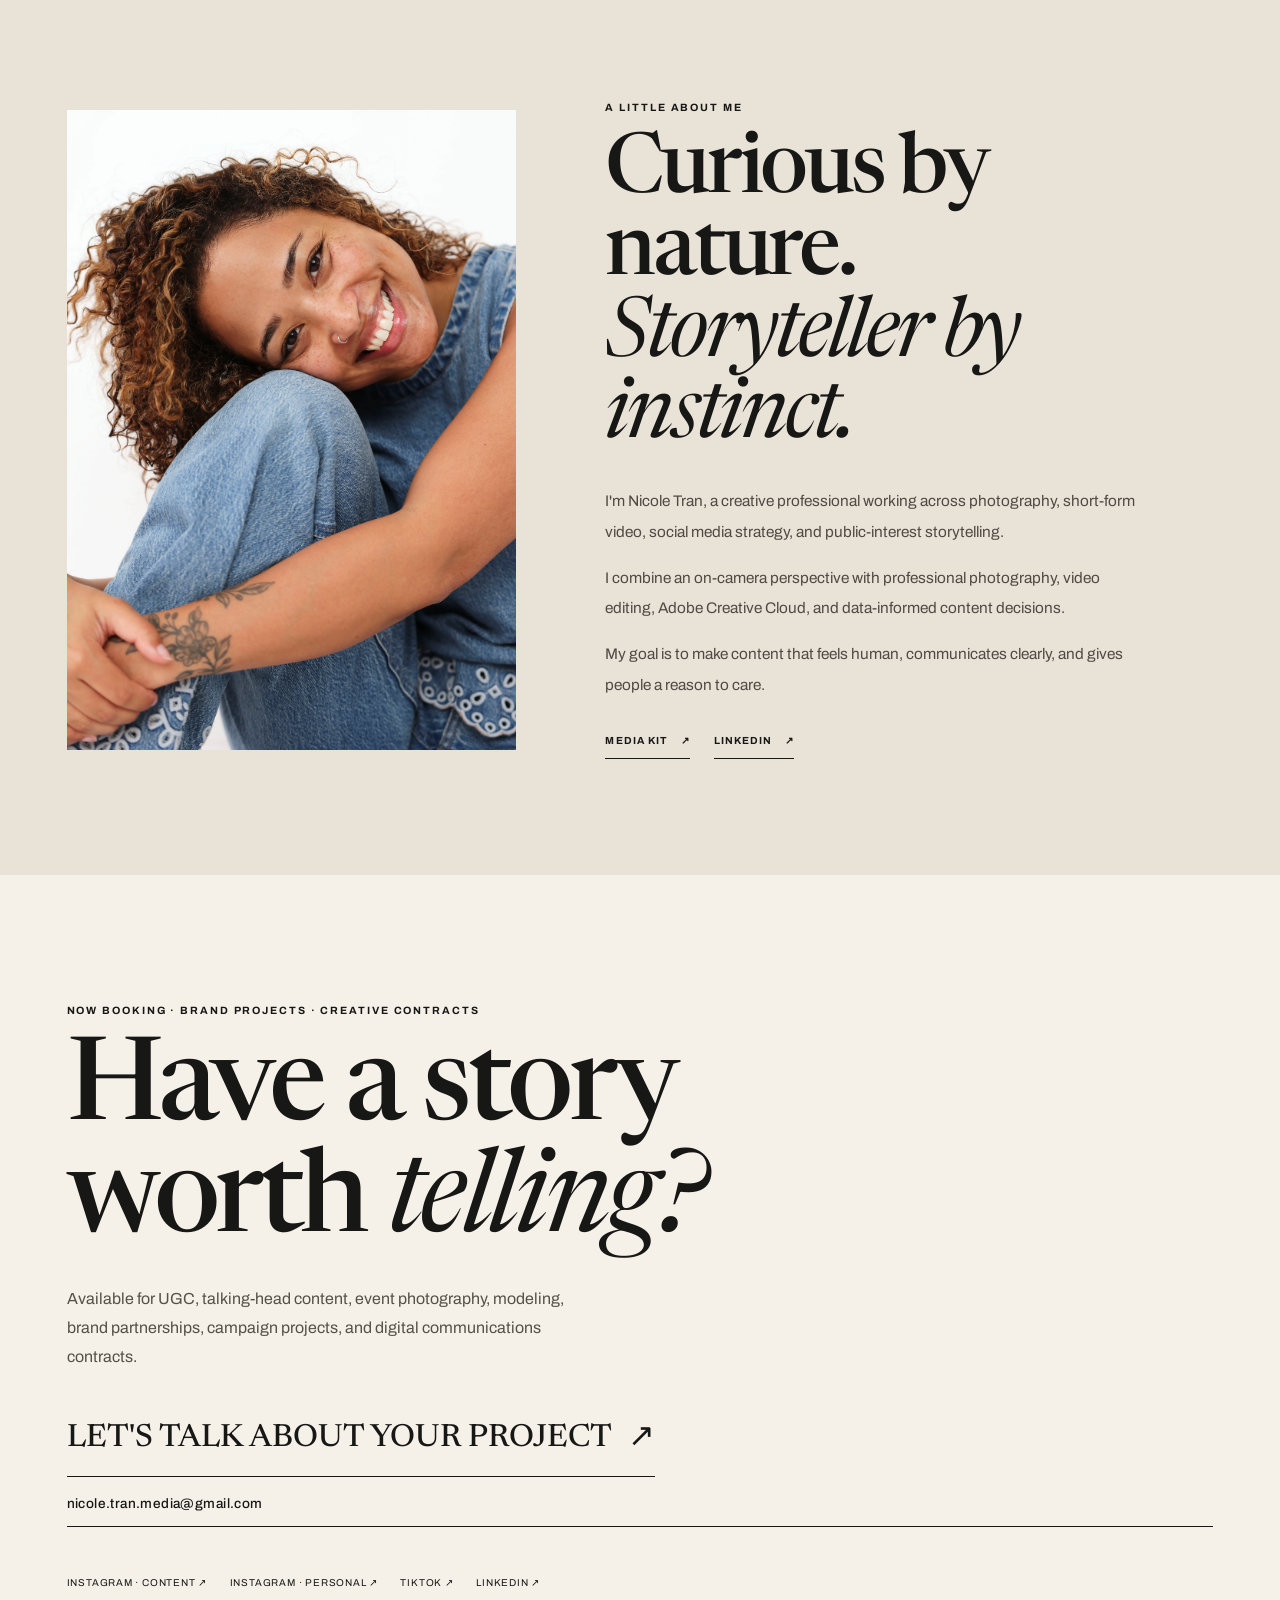
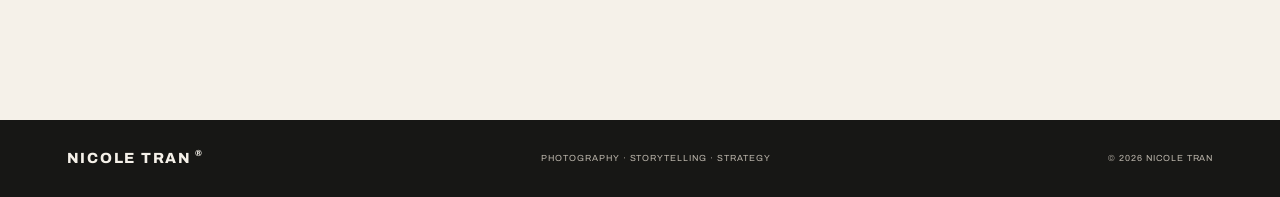
==== commit a4bf650b: "Add journalism and podcast links to navigation" ====
--- a/index.html
+++ b/index.html
@@ -24,15 +24,17 @@
     MENU <span>＋</span>
   </button>
 
-  <nav id="site-nav" class="site-nav" aria-label="Main navigation">
-    <a href="#services">Work with me</a>
-    <a href="#photography">Photography</a>
-    <a href="#social-work">Digital work</a>
-    <a href="#about">About</a>
-    <a href="media-kit.html">Media kit</a>
-    <a href="https://sce.syngency.com/divisions/m/portfolios/nicole-t" target="_blank" rel="noopener noreferrer">Modeling ↗</a>
-    <a href="#contact">Contact ↗</a>
-  </nav>
+<nav id="site-nav" class="site-nav" aria-label="Main navigation">
+  <a href="#services">Work with me</a>
+  <a href="#photography">Photography</a>
+  <a href="#social-work">Digital work</a>
+  <a href="journalism.html">Journalism</a>
+  <a href="podcast.html">Podcast & Press</a>
+  <a href="#about">About</a>
+  <a href="media-kit.html">Media kit</a>
+  <a href="https://sce.syngency.com/divisions/m/portfolios/nicole-t" target="_blank" rel="noopener noreferrer">Modeling ↗</a>
+  <a href="#contact">Contact ↗</a>
+</nav>
 </header>
 
 <main id="top">
--- a/style.css
+++ b/style.css
@@ -938,3 +938,208 @@
   }
 
 }
+
+/* ==========================================
+   NICOLE TRAN — EDITORIAL PORTFOLIO UPDATE
+   ========================================== */
+
+/* EDITORIAL TYPOGRAPHY */
+
+:root {
+  --serif: 'Newsreader', Georgia, serif;
+  --sans: 'Archivo', Arial, sans-serif;
+}
+
+/* HERO */
+
+.hero-actions {
+  display: flex;
+  flex-direction: column;
+  align-items: flex-end;
+  gap: 1.2rem;
+}
+
+.hero-bottom {
+  align-items: flex-end;
+}
+
+/* SERVICES */
+
+.services-section {
+  padding-top: 7rem;
+  padding-bottom: 7rem;
+}
+
+.service-list {
+  margin-top: 3rem;
+  border-top: 1px solid #d4cdc1;
+}
+
+.service-item {
+  display: grid;
+  grid-template-columns: 55px minmax(0, 1fr) auto;
+  gap: 2rem;
+  align-items: center;
+  padding: 2.5rem 0;
+  border-bottom: 1px solid #d4cdc1;
+  transition: background .25s ease;
+}
+
+.service-number {
+  font-family: var(--serif);
+  font-size: 1.3rem;
+  color: var(--muted);
+}
+
+.service-copy h3 {
+  font-family: var(--serif);
+  font-size: clamp(2rem, 4vw, 3.5rem);
+  font-weight: 500;
+  letter-spacing: -.045em;
+  line-height: 1.05;
+  margin: .5rem 0 .8rem;
+}
+
+.service-copy h3 em {
+  font-weight: 400;
+}
+
+.service-copy > p:last-child {
+  max-width: 580px;
+  color: #625d54;
+  line-height: 1.8;
+  font-size: .9rem;
+}
+
+.service-cta {
+  font-family: var(--sans);
+  font-size: .62rem;
+  font-weight: 700;
+  letter-spacing: .09em;
+  text-decoration: none;
+  border-bottom: 1px solid currentColor;
+  padding-bottom: .5rem;
+  white-space: nowrap;
+}
+
+.service-cta:hover {
+  opacity: .55;
+}
+
+.service-item:hover .service-number {
+  color: var(--ink);
+}
+
+.services-bottom {
+  display: flex;
+  justify-content: space-between;
+  align-items: center;
+  gap: 2rem;
+  margin-top: 2.5rem;
+}
+
+.services-bottom p {
+  font-family: var(--serif);
+  font-size: 1.5rem;
+  font-style: italic;
+}
+
+/* CONTACT */
+
+.contact-email-small {
+  display: block;
+  margin-top: 1rem;
+  font-family: var(--sans);
+  font-size: .85rem;
+  letter-spacing: .03em;
+}
+
+/* PHOTO 01 — FILL THE FRAME, KEEP HEAD VISIBLE */
+
+.photo-card[data-photo-number="01"] {
+  overflow: hidden;
+  background: transparent;
+}
+
+.photo-card[data-photo-number="01"] img {
+  display: block;
+  width: 100%;
+  height: 100%;
+  object-fit: cover;
+  object-position: center top;
+}
+
+/* If the head is still cut off, change center top above to:
+   object-position: center 8%;
+*/
+
+/* INSTAGRAM IG-04 COVER */
+
+.video-card img[src*="ig-04.jpg"] {
+  object-fit: cover;
+  object-position: center 12%;
+}
+
+/* MOBILE AND TABLET */
+
+@media (max-width: 800px) {
+
+  .service-item {
+    grid-template-columns: 35px minmax(0, 1fr);
+    gap: 1rem;
+  }
+
+  .service-cta {
+    grid-column: 2;
+    justify-self: start;
+    margin-top: .5rem;
+  }
+
+  .services-bottom {
+    align-items: flex-start;
+    flex-direction: column;
+  }
+
+}
+
+@media (max-width: 650px) {
+
+  .services-section {
+    padding-top: 4rem;
+    padding-bottom: 4rem;
+  }
+
+  .service-item {
+    padding: 1.8rem 0;
+  }
+
+  .service-copy h3 {
+    font-size: 2.1rem;
+  }
+
+  .service-copy > p:last-child {
+    font-size: .85rem;
+  }
+
+  .hero-actions {
+    align-items: flex-start;
+    margin-top: 1.5rem;
+  }
+
+  .hero-bottom {
+    align-items: flex-start;
+  }
+
+  .services-bottom p {
+    font-size: 1.25rem;
+  }
+
+}
+
+/* ACCESSIBILITY */
+
+@media (prefers-reduced-motion: reduce) {
+  .service-item {
+    transition: none;
+  }
+}
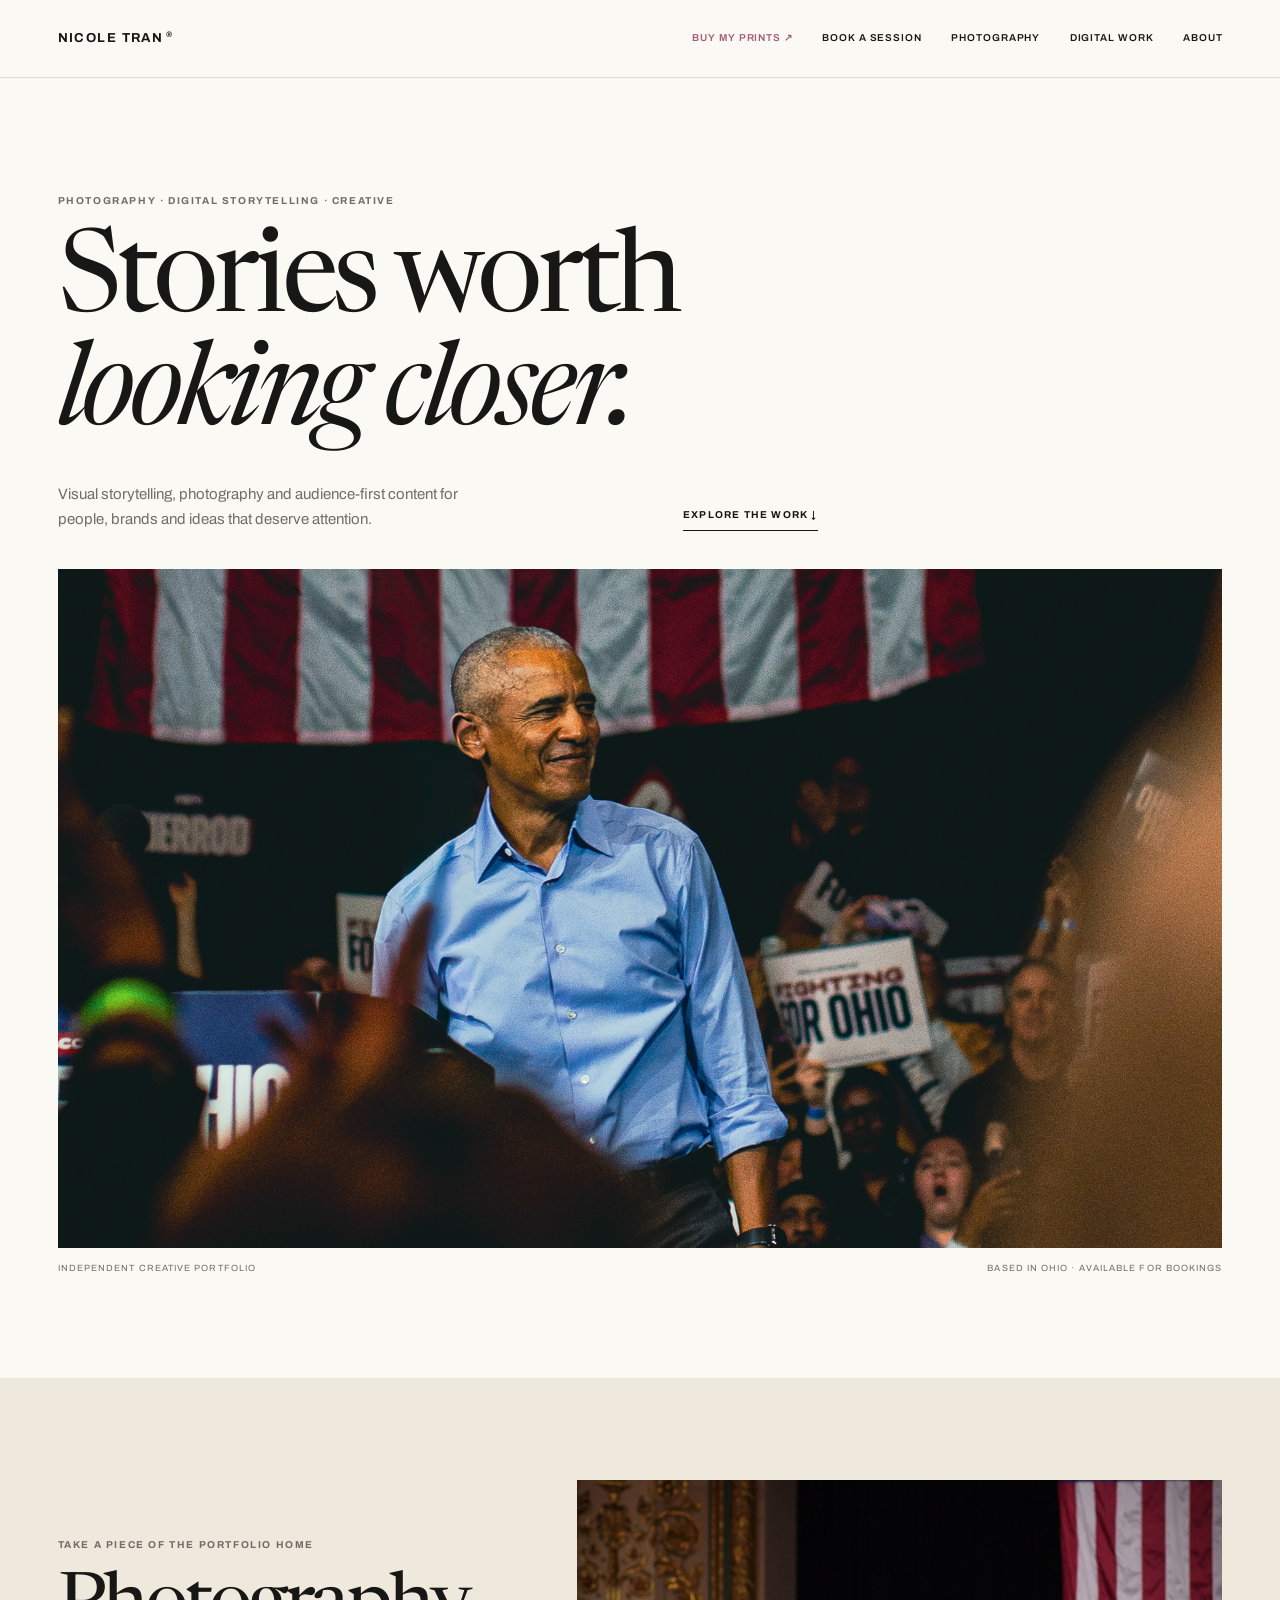
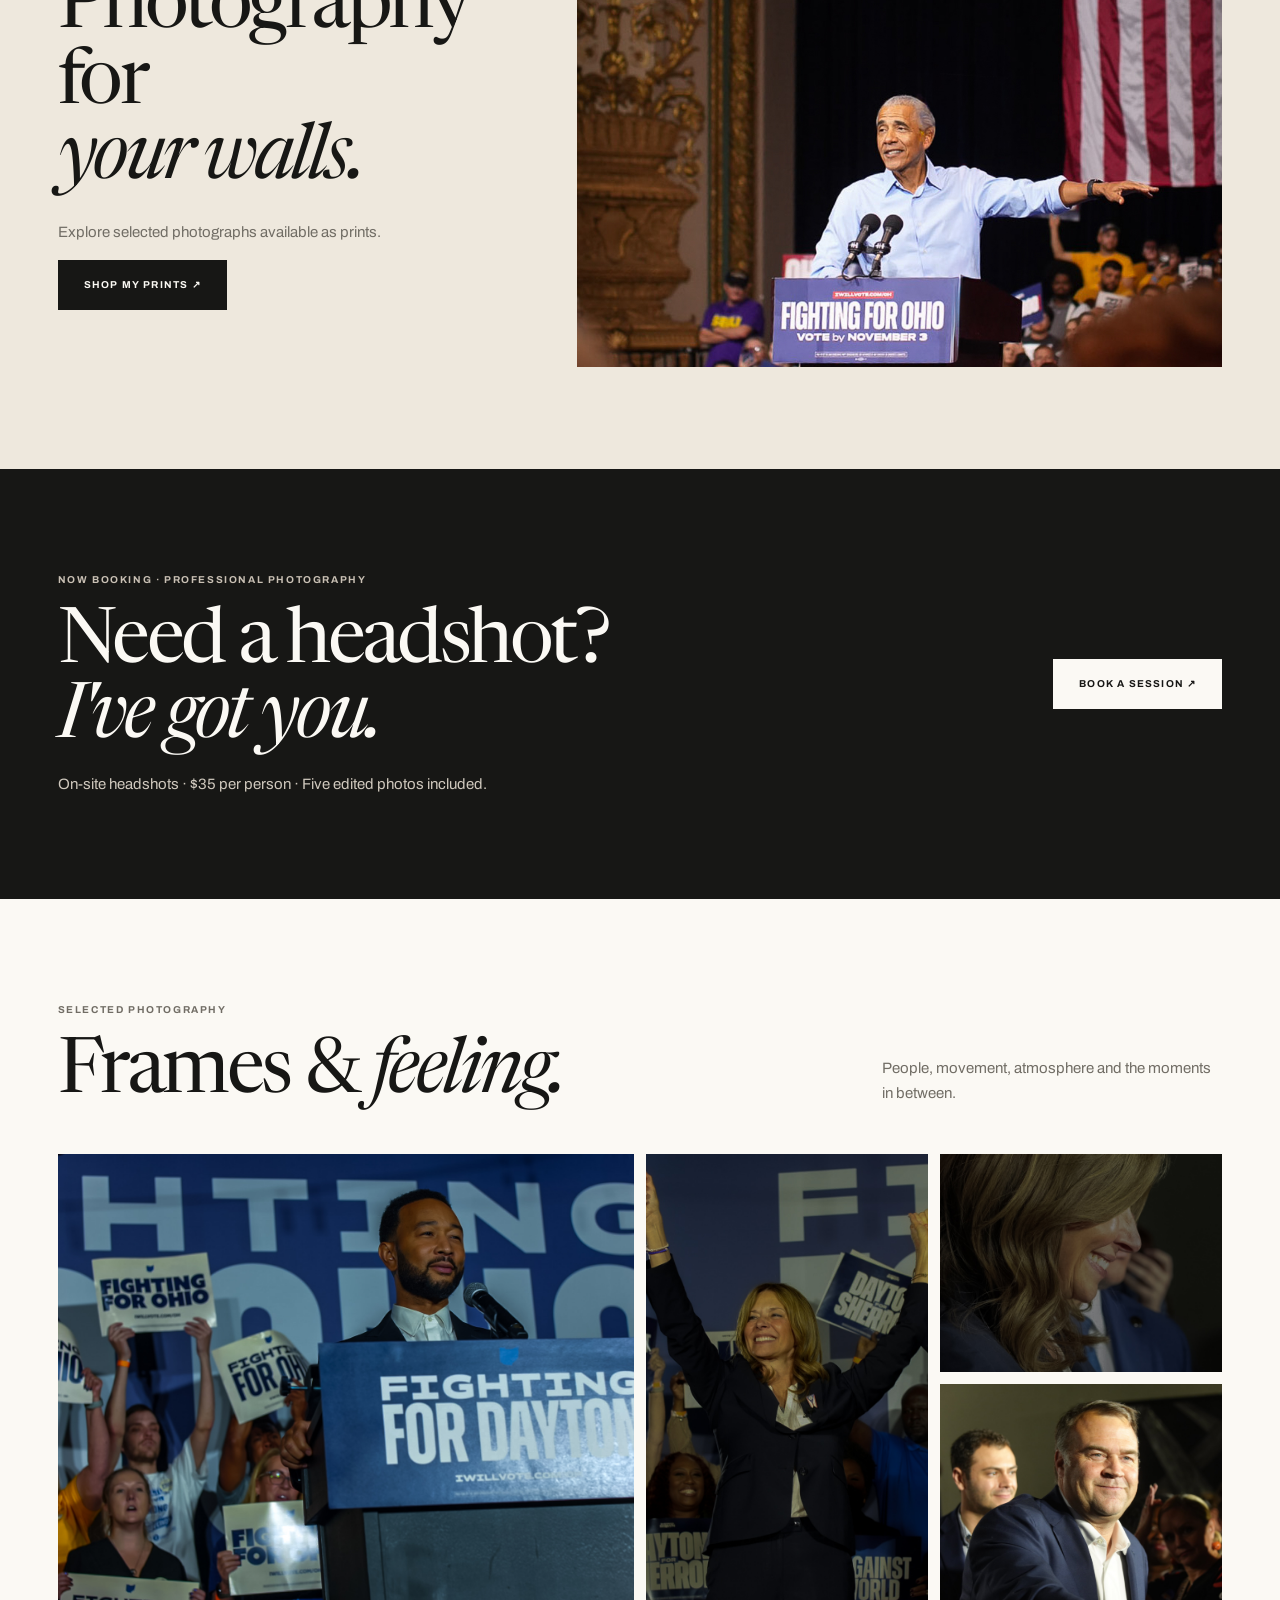
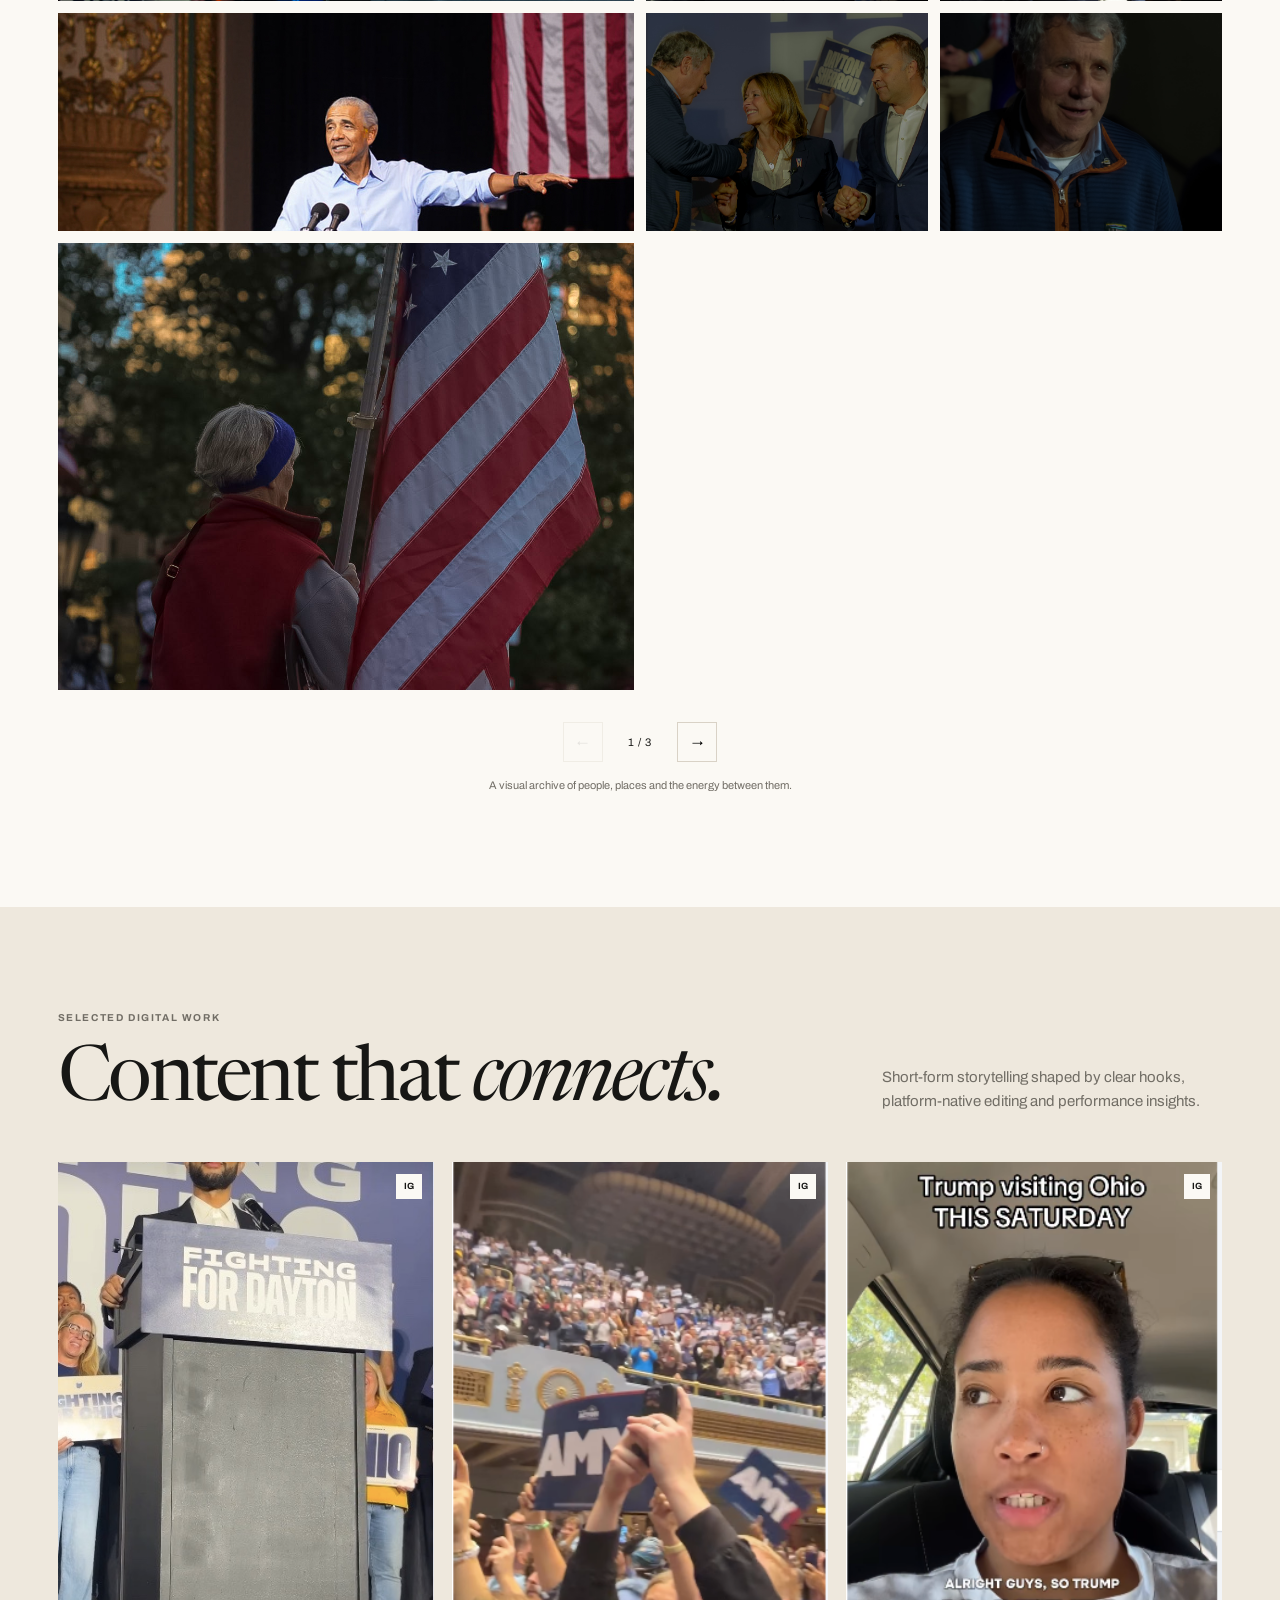
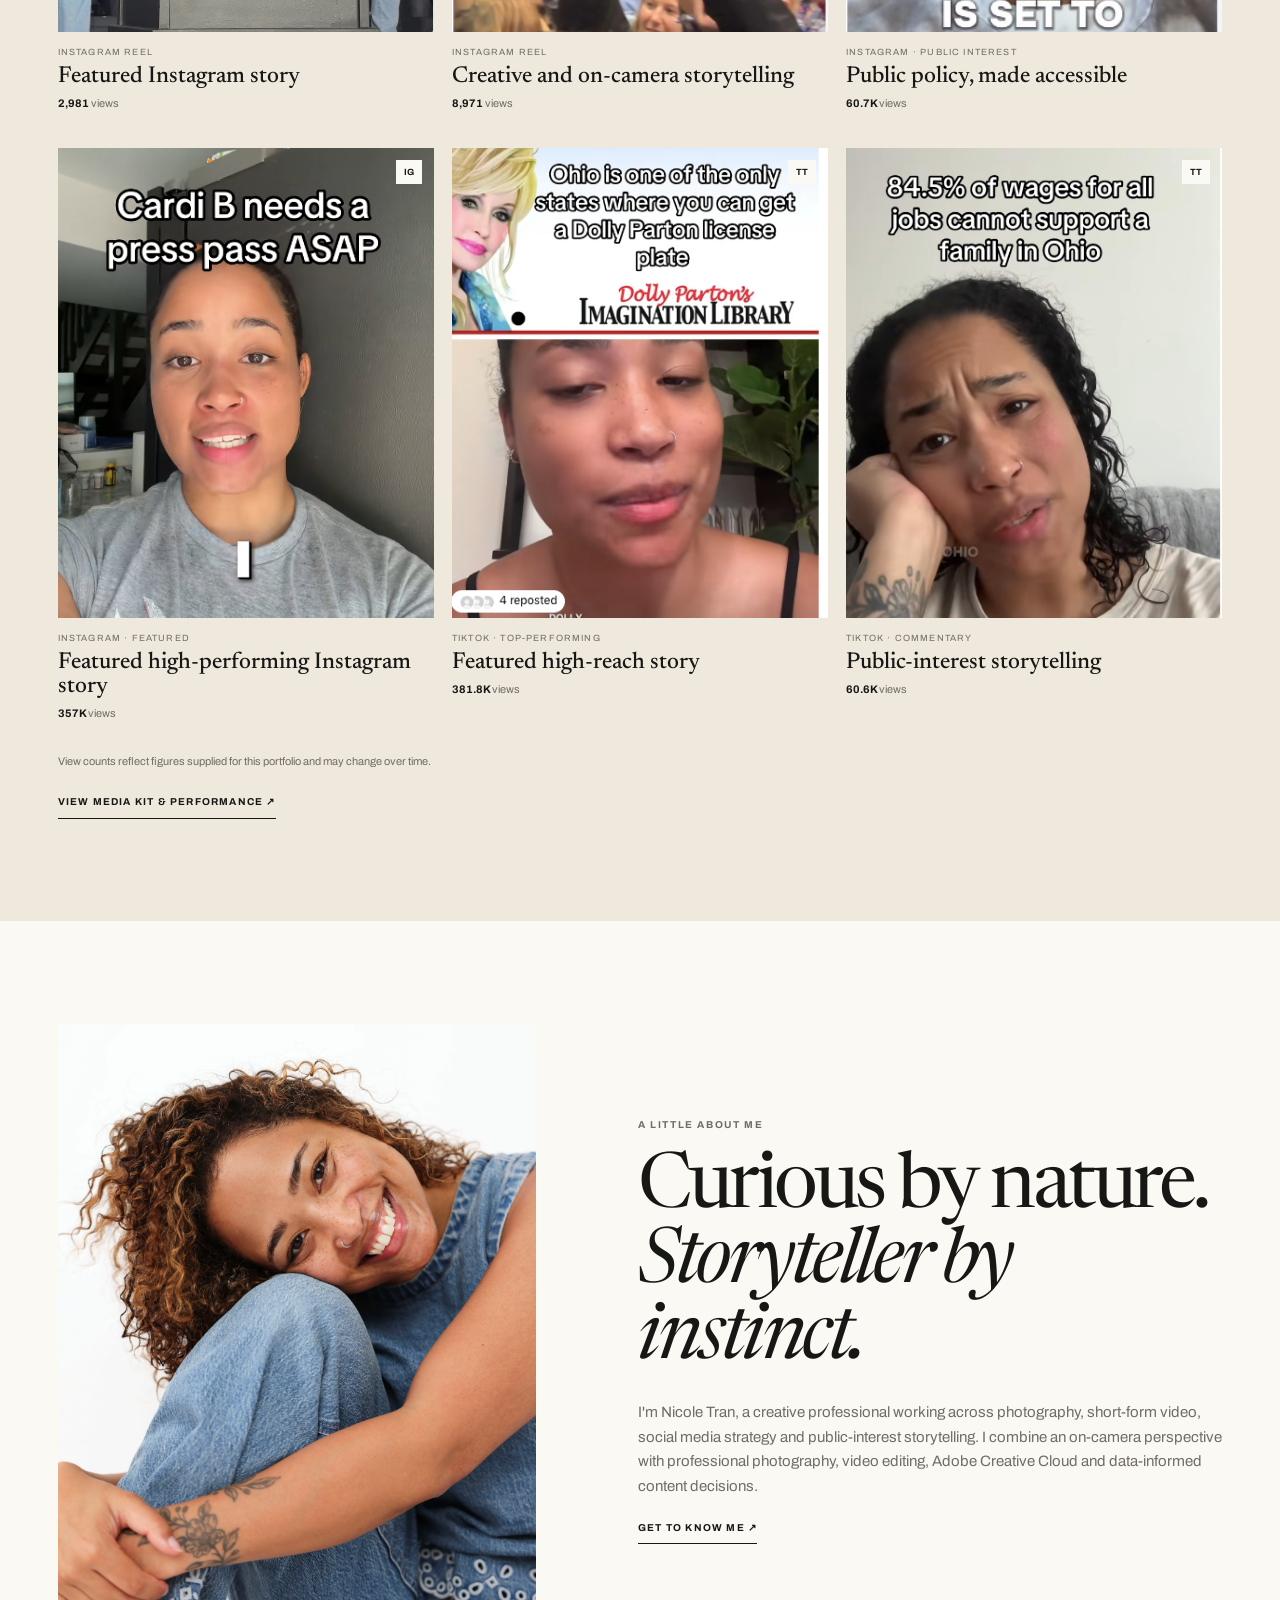
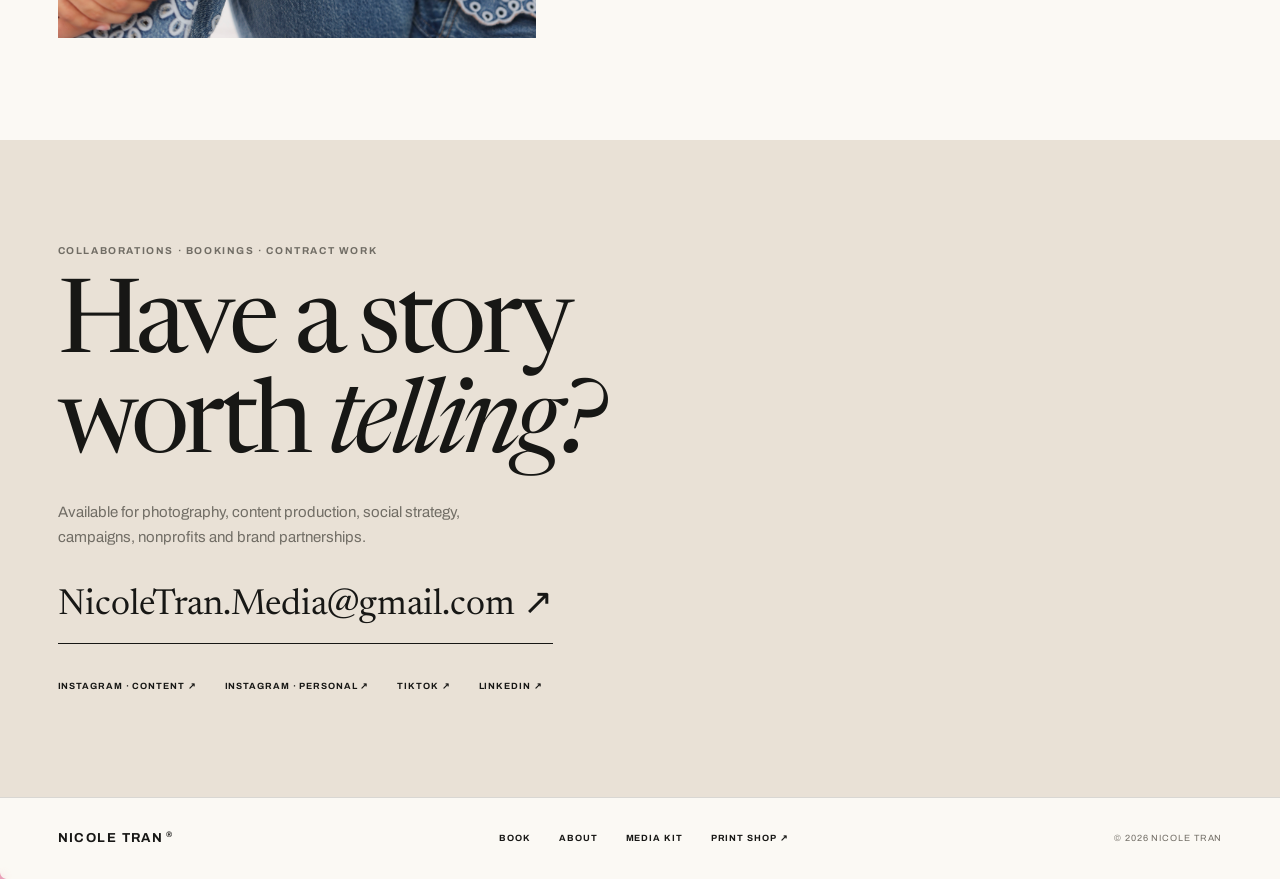
==== commit 1acf3aad: "Update fmt.Println message from 'Hello' to 'Goodbye'" ====
--- a/index.html
+++ b/index.html
@@ -1,482 +1,175 @@
-
 <!doctype html>
 <html lang="en">
 <head>
   <meta charset="utf-8">
   <meta name="viewport" content="width=device-width, initial-scale=1">
-  <meta name="description" content="Nicole Tran — UGC creator, on-camera talent, event photographer, model, and creative communications professional. Available for bookings and collaborations.">
+  <meta name="description" content="Nicole Tran — photography, digital storytelling, creative services and public-interest content.">
   <meta name="theme-color" content="#f5f1e9">
   <title>Nicole Tran — Creative Portfolio</title>
-
   <link rel="preconnect" href="https://fonts.googleapis.com">
   <link rel="preconnect" href="https://fonts.gstatic.com" crossorigin>
-  <link href="https://fonts.googleapis.com/css2?family=Archivo:wght@400;500;600;700;800&family=Newsreader:ital,opsz,wght@0,6..72,400;0,6..72,500;0,6..72,600;1,6..72,400;1,6..72,500&display=swap" rel="stylesheet">
-
+  <link href="https://fonts.googleapis.com/css2?family=Newsreader:ital,opsz,wght@0,6..72,400;0,6..72,500;0,6..72,600;1,6..72,400;1,6..72,500&family=Archivo:wght@400;500;600;700&display=swap" rel="stylesheet">
   <link rel="stylesheet" href="style.css">
 </head>
-
 <body>
-
 <header class="site-header">
-  <a class="wordmark" href="#top" aria-label="Nicole Tran home">NICOLE TRAN<span>®</span></a>
-
-  <button class="menu-toggle" aria-expanded="false" aria-controls="site-nav">
-    MENU <span>＋</span>
-  </button>
-
-<nav id="site-nav" class="site-nav" aria-label="Main navigation">
-  <a href="#services">Work with me</a>
-  <a href="#photography">Photography</a>
-  <a href="#social-work">Digital work</a>
-  <a href="journalism.html">Journalism</a>
-  <a href="podcast.html">Podcast & Press</a>
-  <a href="#about">About</a>
-  <a href="media-kit.html">Media kit</a>
-  <a href="https://sce.syngency.com/divisions/m/portfolios/nicole-t" target="_blank" rel="noopener noreferrer">Modeling ↗</a>
-  <a href="#contact">Contact ↗</a>
-</nav>
+  <a class="wordmark" href="index.html" aria-label="Nicole Tran home">NICOLE TRAN<span>®</span></a>
+  <button class="menu-toggle" aria-expanded="false" aria-controls="site-nav">MENU <span>＋</span></button>
+  <nav id="site-nav" class="site-nav" aria-label="Main navigation">
+    <a class="nav-feature" href="https://nicole-tran.pixels.com/" target="_blank" rel="noopener noreferrer">BUY MY PRINTS ↗</a>
+    <a href="book.html">Book a session</a>
+    <a href="#photography">Photography</a>
+    <a href="#social-work">Digital work</a>
+    <a href="about.html">About</a>
+  </nav>
 </header>
 
 <main id="top">
-
-  <!-- HERO -->
-
   <section class="hero section-pad">
-    <p class="eyebrow">CREATIVE COMMUNICATIONS · PHOTOGRAPHY · ON-CAMERA TALENT</p>
-
+    <p class="eyebrow">PHOTOGRAPHY · DIGITAL STORYTELLING · CREATIVE</p>
     <h1>Stories worth<br><em>looking closer.</em></h1>
-
     <div class="hero-bottom">
-      <p>
-        I create thoughtful, engaging content for brands,
-        organizations, campaigns, and people with something to say.
-      </p>
-
-      <div class="hero-actions">
-        <a class="text-link" href="#services">EXPLORE SERVICES <span>↓</span></a>
-        <a class="text-link" href="#contact">BOOK A PROJECT <span>↗</span></a>
-      </div>
+      <p>Visual storytelling, photography and audience-first content for people, brands and ideas that deserve attention.</p>
+      <a class="text-link" href="#photography">EXPLORE THE WORK ↓</a>
     </div>
-
     <a class="hero-image image-frame" href="#photography" aria-label="Explore photography portfolio">
       <img src="images/photography/hero.jpg" alt="Featured photograph by Nicole Tran" fetchpriority="high">
     </a>
-
-    <div class="hero-meta">
-      <span>INDEPENDENT CREATIVE PORTFOLIO</span>
-      <span>BASED IN OHIO · AVAILABLE FOR COLLABORATIONS</span>
-    </div>
+    <div class="hero-meta"><span>INDEPENDENT CREATIVE PORTFOLIO</span><span>BASED IN OHIO · AVAILABLE FOR BOOKINGS</span></div>
   </section>
 
-
-  <!-- SERVICES -->
-
-  <section id="services" class="services-section section-pad">
-
-    <div class="section-heading">
-      <div>
-        <p class="eyebrow">AVAILABLE FOR BOOKINGS & COLLABORATIONS</p>
-        <h2>Ways to work <em>together.</em></h2>
-      </div>
-      <p class="section-intro">
-        Creative production, visual storytelling, and talent
-        for projects that deserve to stand out.
-      </p>
+  <section class="print-feature section-pad">
+    <div>
+      <p class="eyebrow">TAKE A PIECE OF THE PORTFOLIO HOME</p>
+      <h2>Photography for<br><em>your walls.</em></h2>
+      <p>Explore selected photographs available as prints.</p>
+      <a class="primary-button" href="https://nicole-tran.pixels.com/" target="_blank" rel="noopener noreferrer">SHOP MY PRINTS ↗</a>
     </div>
-
-    <div class="service-list">
-
-      <article class="service-item">
-        <span class="service-number">01</span>
-        <div class="service-copy">
-          <p class="eyebrow">CONTENT CREATION</p>
-          <h3>UGC & <em>on-camera content.</em></h3>
-          <p>
-            Talking-head videos, product storytelling, scripting,
-            voiceovers, brand integrations, Reels, TikToks,
-            and short-form video production.
-          </p>
-        </div>
-        <a class="service-cta" href="#social-work">VIEW DIGITAL WORK ↗</a>
-      </article>
-
-      <article class="service-item">
-        <span class="service-number">02</span>
-        <div class="service-copy">
-          <p class="eyebrow">VISUAL PRODUCTION</p>
-          <h3>Event <em>photography.</em></h3>
-          <p>
-            Live events, brand activations, campaign events,
-            behind-the-scenes coverage, portraits, and
-            documentary-style photography.
-          </p>
-        </div>
-        <a class="service-cta" href="#photography">VIEW PHOTOGRAPHY ↗</a>
-      </article>
-
-      <article class="service-item">
-        <span class="service-number">03</span>
-        <div class="service-copy">
-          <p class="eyebrow">ON-CAMERA TALENT</p>
-          <h3>Modeling & <em>brand talent.</em></h3>
-          <p>
-            Commercial modeling, beauty and fashion campaigns,
-            brand activations, promotional appearances,
-            and on-camera collaborations.
-          </p>
-        </div>
-        <a class="service-cta" href="https://sce.syngency.com/divisions/m/portfolios/nicole-t" target="_blank" rel="noopener noreferrer">VIEW MODELING PORTFOLIO ↗</a>
-      </article>
-
-      <article class="service-item">
-        <span class="service-number">04</span>
-        <div class="service-copy">
-          <p class="eyebrow">STRATEGY & COMMUNICATIONS</p>
-          <h3>Digital <em>storytelling.</em></h3>
-          <p>
-            Social media strategy, public-interest communications,
-            nonprofit storytelling, campaign content, audience
-            insights, and performance-driven creative.
-          </p>
-        </div>
-        <a class="service-cta" href="media-kit.html">VIEW MEDIA KIT ↗</a>
-      </article>
-
-    </div>
-
-    <div class="services-bottom">
-      <p>Have a project in mind? Let's make something meaningful.</p>
-      <a class="text-link" href="#contact">START A CONVERSATION ↗</a>
-    </div>
-
+    <a class="print-image image-frame" href="https://nicole-tran.pixels.com/" target="_blank" rel="noopener noreferrer" aria-label="Shop Nicole Tran photography prints">
+      <img src="images/photography/photo-05.jpg" alt="Selected photograph available as a print" loading="lazy">
+    </a>
   </section>
 
-
-  <!-- PHOTOGRAPHY -->
+  <section class="booking-banner section-pad">
+    <div>
+      <p class="eyebrow">NOW BOOKING · PROFESSIONAL PHOTOGRAPHY</p>
+      <h2>Need a headshot?<br><em>I've got you.</em></h2>
+      <p>On-site headshots · $35 per person · Five edited photos included.</p>
+    </div>
+    <a class="light-button" href="book.html">BOOK A SESSION ↗</a>
+  </section>
 
   <section id="photography" class="section-pad photography-section">
-
     <div class="section-heading">
-      <div>
-        <p class="eyebrow">SELECTED PHOTOGRAPHY</p>
-        <h2>Frames & <em>feeling.</em></h2>
-      </div>
-      <p class="section-intro">
-        People, movement, atmosphere, and the moments in between.
-      </p>
+      <div><p class="eyebrow">SELECTED PHOTOGRAPHY</p><h2>Frames & <em>feeling.</em></h2></div>
+      <p class="section-intro">People, movement, atmosphere and the moments in between.</p>
     </div>
-
     <div class="photo-grid" id="photo-grid" aria-label="Photography portfolio">
-
-      <button class="photo-card photo-large" data-photo-number="01" data-full="images/photography/photo-01.jpg" data-caption="Selected photograph">
-        <img src="images/photography/photo-01.jpg" alt="Selected photograph by Nicole Tran" loading="lazy">
-      </button>
-
-      <button class="photo-card photo-tall" data-photo-number="02" data-full="images/photography/photo-02.jpg" data-caption="Selected photograph">
-        <img src="images/photography/photo-02.jpg" alt="Selected photograph by Nicole Tran" loading="lazy">
-      </button>
-
-      <button class="photo-card" data-photo-number="03" data-full="images/photography/photo-03.jpg" data-caption="Selected photograph">
-        <img src="images/photography/photo-03.jpg" alt="Selected photograph by Nicole Tran" loading="lazy">
-      </button>
-
-      <button class="photo-card" data-photo-number="04" data-full="images/photography/photo-04.jpg" data-caption="Selected photograph">
-        <img src="images/photography/photo-04.jpg" alt="Selected photograph by Nicole Tran" loading="lazy">
-      </button>
-
-      <button class="photo-card photo-wide" data-photo-number="05" data-full="images/photography/photo-05.jpg" data-caption="Selected photograph">
-        <img src="images/photography/photo-05.jpg" alt="Selected photograph by Nicole Tran" loading="lazy">
-      </button>
-
-      <button class="photo-card" data-photo-number="06" data-full="images/photography/photo-06.jpg" data-caption="Selected photograph">
-        <img src="images/photography/photo-06.jpg" alt="Selected photograph by Nicole Tran" loading="lazy">
-      </button>
-
-      <button class="photo-card" data-photo-number="07" data-full="images/photography/photo-07.jpg" data-caption="Selected photograph">
-        <img src="images/photography/photo-07.jpg" alt="Selected photograph by Nicole Tran" loading="lazy">
-      </button>
-
-      <button class="photo-card photo-large" data-photo-number="08" data-full="images/photography/photo-08.jpg" data-caption="Selected photograph">
-        <img src="images/photography/photo-08.jpg" alt="Selected photograph by Nicole Tran" loading="lazy">
-      </button>
-
-      <button class="photo-card" data-photo-number="09" data-full="images/photography/photo-09.jpg" data-caption="Selected photograph">
-        <img src="images/photography/photo-09.jpg" alt="Selected photograph by Nicole Tran" loading="lazy">
-      </button>
-
-      <button class="photo-card photo-tall" data-photo-number="10" data-full="images/photography/photo-10.jpg" data-caption="Selected photograph">
-        <img src="images/photography/photo-10.jpg" alt="Selected photograph by Nicole Tran" loading="lazy">
-      </button>
-
-      <button class="photo-card" data-photo-number="11" data-full="images/photography/photo-11.jpg" data-caption="Selected photograph">
-        <img src="images/photography/photo-11.jpg" alt="Selected photograph by Nicole Tran" loading="lazy">
-      </button>
-
-      <button class="photo-card" data-photo-number="12" data-full="images/photography/photo-12.jpg" data-caption="Selected photograph">
-        <img src="images/photography/photo-12.jpg" alt="Selected photograph by Nicole Tran" loading="lazy">
-      </button>
-
-      <button class="photo-card photo-wide" data-photo-number="13" data-full="images/photography/photo-13.jpg" data-caption="Selected photograph">
-        <img src="images/photography/photo-13.jpg" alt="Selected photograph by Nicole Tran" loading="lazy">
-      </button>
-
-      <button class="photo-card" data-photo-number="14" data-full="images/photography/photo-14.jpg" data-caption="Selected photograph">
-        <img src="images/photography/photo-14.jpg" alt="Selected photograph by Nicole Tran" loading="lazy">
-      </button>
-
-      <button class="photo-card" data-photo-number="15" data-full="images/photography/photo-15.jpg" data-caption="Selected photograph">
-        <img src="images/photography/photo-15.jpg" alt="Selected photograph by Nicole Tran" loading="lazy">
-      </button>
-
-      <button class="photo-card photo-large" data-photo-number="16" data-full="images/photography/photo-16.jpg" data-caption="Selected photograph">
-        <img src="images/photography/photo-16.jpg" alt="Selected photograph by Nicole Tran" loading="lazy">
-      </button>
-
-      <button class="photo-card" data-photo-number="17" data-full="images/photography/photo-17.jpg" data-caption="Selected photograph">
-        <img src="images/photography/photo-17.jpg" alt="Selected photograph by Nicole Tran" loading="lazy">
-      </button>
-
-      <button class="photo-card photo-tall" data-photo-number="18" data-full="images/photography/photo-18.jpg" data-caption="Selected photograph">
-        <img src="images/photography/photo-18.jpg" alt="Selected photograph by Nicole Tran" loading="lazy">
-      </button>
-
-      <button class="photo-card" data-photo-number="19" data-full="images/photography/photo-19.jpg" data-caption="Selected photograph">
-        <img src="images/photography/photo-19.jpg" alt="Selected photograph by Nicole Tran" loading="lazy">
-      </button>
-
-      <button class="photo-card" data-photo-number="20" data-full="images/photography/photo-20.jpg" data-caption="Selected photograph">
-        <img src="images/photography/photo-20.jpg" alt="Selected photograph by Nicole Tran" loading="lazy">
-      </button>
-
-      <button class="photo-card photo-wide" data-photo-number="21" data-full="images/photography/photo-21.jpg" data-caption="Selected photograph">
-        <img src="images/photography/photo-21.jpg" alt="Selected photograph by Nicole Tran" loading="lazy">
-      </button>
-
-      <button class="photo-card" data-photo-number="22" data-full="images/photography/photo-22.jpg" data-caption="Selected photograph">
-        <img src="images/photography/photo-22.jpg" alt="Selected photograph by Nicole Tran" loading="lazy">
-      </button>
-
-      <button class="photo-card" data-photo-number="23" data-full="images/photography/photo-23.jpg" data-caption="Selected photograph">
-        <img src="images/photography/photo-23.jpg" alt="Selected photograph by Nicole Tran" loading="lazy">
-      </button>
-
-      <button class="photo-card photo-large" data-photo-number="24" data-full="images/photography/photo-24.jpg" data-caption="Selected photograph">
-        <img src="images/photography/photo-24.jpg" alt="Selected photograph by Nicole Tran" loading="lazy">
-      </button>
-
+      <!-- Keep the image filenames in images/photography/ unchanged. -->
+      <button class="photo-card photo-large" data-photo-number="01" data-full="images/photography/photo-01.jpg"><img src="images/photography/photo-01.jpg" alt="Selected photograph by Nicole Tran" loading="lazy"></button>
+      <button class="photo-card photo-tall" data-photo-number="02" data-full="images/photography/photo-02.jpg"><img src="images/photography/photo-02.jpg" alt="Selected photograph by Nicole Tran" loading="lazy"></button>
+      <button class="photo-card" data-photo-number="03" data-full="images/photography/photo-03.jpg"><img src="images/photography/photo-03.jpg" alt="Selected photograph by Nicole Tran" loading="lazy"></button>
+      <button class="photo-card" data-photo-number="04" data-full="images/photography/photo-04.jpg"><img src="images/photography/photo-04.jpg" alt="Selected photograph by Nicole Tran" loading="lazy"></button>
+      <button class="photo-card photo-wide" data-photo-number="05" data-full="images/photography/photo-05.jpg"><img src="images/photography/photo-05.jpg" alt="Selected photograph by Nicole Tran" loading="lazy"></button>
+      <button class="photo-card" data-photo-number="06" data-full="images/photography/photo-06.jpg"><img src="images/photography/photo-06.jpg" alt="Selected photograph by Nicole Tran" loading="lazy"></button>
+      <button class="photo-card" data-photo-number="07" data-full="images/photography/photo-07.jpg"><img src="images/photography/photo-07.jpg" alt="Selected photograph by Nicole Tran" loading="lazy"></button>
+      <button class="photo-card photo-large" data-photo-number="08" data-full="images/photography/photo-08.jpg"><img src="images/photography/photo-08.jpg" alt="Selected photograph by Nicole Tran" loading="lazy"></button>
+      <button class="photo-card" data-photo-number="09" data-full="images/photography/photo-09.jpg"><img src="images/photography/photo-09.jpg" alt="Selected photograph by Nicole Tran" loading="lazy"></button>
+      <button class="photo-card photo-tall" data-photo-number="10" data-full="images/photography/photo-10.jpg"><img src="images/photography/photo-10.jpg" alt="Selected photograph by Nicole Tran" loading="lazy"></button>
+      <button class="photo-card" data-photo-number="11" data-full="images/photography/photo-11.jpg"><img src="images/photography/photo-11.jpg" alt="Selected photograph by Nicole Tran" loading="lazy"></button>
+      <button class="photo-card" data-photo-number="12" data-full="images/photography/photo-12.jpg"><img src="images/photography/photo-12.jpg" alt="Selected photograph by Nicole Tran" loading="lazy"></button>
+      <button class="photo-card photo-wide" data-photo-number="13" data-full="images/photography/photo-13.jpg"><img src="images/photography/photo-13.jpg" alt="Selected photograph by Nicole Tran" loading="lazy"></button>
+      <button class="photo-card" data-photo-number="14" data-full="images/photography/photo-14.jpg"><img src="images/photography/photo-14.jpg" alt="Selected photograph by Nicole Tran" loading="lazy"></button>
+      <button class="photo-card" data-photo-number="15" data-full="images/photography/photo-15.jpg"><img src="images/photography/photo-15.jpg" alt="Selected photograph by Nicole Tran" loading="lazy"></button>
+      <button class="photo-card photo-large" data-photo-number="16" data-full="images/photography/photo-16.jpg"><img src="images/photography/photo-16.jpg" alt="Selected photograph by Nicole Tran" loading="lazy"></button>
+      <button class="photo-card" data-photo-number="17" data-full="images/photography/photo-17.jpg"><img src="images/photography/photo-17.jpg" alt="Selected photograph by Nicole Tran" loading="lazy"></button>
+      <button class="photo-card photo-tall" data-photo-number="18" data-full="images/photography/photo-18.jpg"><img src="images/photography/photo-18.jpg" alt="Selected photograph by Nicole Tran" loading="lazy"></button>
+      <button class="photo-card" data-photo-number="19" data-full="images/photography/photo-19.jpg"><img src="images/photography/photo-19.jpg" alt="Selected photograph by Nicole Tran" loading="lazy"></button>
+      <button class="photo-card" data-photo-number="20" data-full="images/photography/photo-20.jpg"><img src="images/photography/photo-20.jpg" alt="Selected photograph by Nicole Tran" loading="lazy"></button>
+      <button class="photo-card photo-wide" data-photo-number="21" data-full="images/photography/photo-21.jpg"><img src="images/photography/photo-21.jpg" alt="Selected photograph by Nicole Tran" loading="lazy"></button>
+      <button class="photo-card" data-photo-number="22" data-full="images/photography/photo-22.jpg"><img src="images/photography/photo-22.jpg" alt="Selected photograph by Nicole Tran" loading="lazy"></button>
+      <button class="photo-card" data-photo-number="23" data-full="images/photography/photo-23.jpg"><img src="images/photography/photo-23.jpg" alt="Selected photograph by Nicole Tran" loading="lazy"></button>
+      <button class="photo-card photo-large" data-photo-number="24" data-full="images/photography/photo-24.jpg"><img src="images/photography/photo-24.jpg" alt="Selected photograph by Nicole Tran" loading="lazy"></button>
     </div>
-
     <nav class="gallery-pagination" aria-label="Photography pages">
       <button type="button" id="gallery-prev" class="gallery-arrow" aria-label="Previous set of photos">←</button>
       <span id="gallery-page-label" aria-live="polite">1 / 3</span>
       <button type="button" id="gallery-next" class="gallery-arrow" aria-label="Next set of photos">→</button>
     </nav>
-
-    <p class="gallery-note">
-      A visual archive of people, places, and the energy between them.
-    </p>
-
+    <p class="gallery-note">A visual archive of people, places and the energy between them.</p>
   </section>
 
-
-  <!-- DIGITAL WORK -->
-
   <section id="social-work" class="social-section section-pad">
-
     <div class="section-heading">
-      <div>
-        <p class="eyebrow">SELECTED DIGITAL WORK</p>
-        <h2>Content that <em>connects.</em></h2>
-      </div>
-      <p class="section-intro">
-        Short-form storytelling shaped by clear hooks,
-        platform-native editing, and performance insights.
-      </p>
+      <div><p class="eyebrow">SELECTED DIGITAL WORK</p><h2>Content that <em>connects.</em></h2></div>
+      <p class="section-intro">Short-form storytelling shaped by clear hooks, platform-native editing and performance insights.</p>
     </div>
-
     <div class="video-grid">
-
       <a class="video-card" href="https://www.instagram.com/reel/De-4u7outQN/" target="_blank" rel="noopener noreferrer">
-        <div class="video-thumb">
-          <img src="images/social/ig-01.jpg" alt="Instagram Reel cover" loading="lazy">
-          <span class="platform-mark">IG</span>
-        </div>
-        <div class="video-info">
-          <p class="video-label">INSTAGRAM REEL</p>
-          <h3>Featured Instagram story</h3>
-          <p class="view-count">2,981 <span>views</span></p>
-        </div>
+        <div class="video-thumb"><img src="images/social/ig-01.jpg" alt="Instagram Reel cover" loading="lazy"><span class="platform-mark">IG</span></div>
+        <div class="video-info"><p class="video-label">INSTAGRAM REEL</p><h3>Featured Instagram story</h3><p class="view-count">2,981 <span>views</span></p></div>
       </a>
-
       <a class="video-card" href="https://www.instagram.com/nicole_tran/reel/De8EDKTRyTt/" target="_blank" rel="noopener noreferrer">
-        <div class="video-thumb">
-          <img src="images/social/ig-02.jpg" alt="Instagram Reel cover" loading="lazy">
-          <span class="platform-mark">IG</span>
-        </div>
-        <div class="video-info">
-          <p class="video-label">INSTAGRAM REEL</p>
-          <h3>Creative and on-camera storytelling</h3>
-          <p class="view-count">8,971 <span>views</span></p>
-        </div>
+        <div class="video-thumb"><img src="images/social/ig-02.jpg" alt="Instagram Reel cover" loading="lazy"><span class="platform-mark">IG</span></div>
+        <div class="video-info"><p class="video-label">INSTAGRAM REEL</p><h3>Creative and on-camera storytelling</h3><p class="view-count">8,971 <span>views</span></p></div>
       </a>
-
       <a class="video-card" href="https://www.instagram.com/nicole.talks/reel/Dd1kNHyOMDu/" target="_blank" rel="noopener noreferrer">
-        <div class="video-thumb">
-          <img src="images/social/ig-03.jpg" alt="Instagram Reel cover" loading="lazy">
-          <span class="platform-mark">IG</span>
-        </div>
-        <div class="video-info">
-          <p class="video-label">INSTAGRAM · PUBLIC INTEREST</p>
-          <h3>Public policy, made accessible</h3>
-          <p class="view-count">60.7K <span>views</span></p>
-        </div>
+        <div class="video-thumb"><img src="images/social/ig-03.jpg" alt="Instagram Reel cover" loading="lazy"><span class="platform-mark">IG</span></div>
+        <div class="video-info"><p class="video-label">INSTAGRAM · PUBLIC INTEREST</p><h3>Public policy, made accessible</h3><p class="view-count">60.7K <span>views</span></p></div>
       </a>
-
       <a class="video-card" href="https://www.instagram.com/p/DfASIiyxtIM/" target="_blank" rel="noopener noreferrer">
-        <div class="video-thumb">
-          <img src="images/social/ig-04.jpg" alt="Instagram high-performing post cover" loading="lazy">
-          <span class="platform-mark">IG</span>
-        </div>
-        <div class="video-info">
-          <p class="video-label">INSTAGRAM · TOP-PERFORMING</p>
-          <h3>Featured high-reach story</h3>
-          <p class="view-count">357K <span>views</span></p>
-        </div>
+        <div class="video-thumb"><img src="images/social/ig-04.jpg" alt="Featured Instagram post cover" loading="lazy"><span class="platform-mark">IG</span></div>
+        <div class="video-info"><p class="video-label">INSTAGRAM · FEATURED</p><h3>Featured high-performing Instagram story</h3><p class="view-count">357K <span>views</span></p></div>
       </a>
-
       <a class="video-card" href="https://www.tiktok.com/@nnicoletalks/video/7678774298340822286" target="_blank" rel="noopener noreferrer">
-        <div class="video-thumb">
-          <img src="images/social/tt-02.jpg" alt="TikTok video cover" loading="lazy">
-          <span class="platform-mark">TT</span>
-        </div>
-        <div class="video-info">
-          <p class="video-label">TIKTOK · TOP-PERFORMING</p>
-          <h3>Featured high-reach story</h3>
-          <p class="view-count">381.8K <span>views</span></p>
-        </div>
+        <div class="video-thumb"><img src="images/social/tt-02.jpg" alt="TikTok video cover" loading="lazy"><span class="platform-mark">TT</span></div>
+        <div class="video-info"><p class="video-label">TIKTOK · TOP-PERFORMING</p><h3>Featured high-reach story</h3><p class="view-count">381.8K <span>views</span></p></div>
       </a>
-
       <a class="video-card" href="https://www.tiktok.com/@nnicoletalks/video/7659553400098540814" target="_blank" rel="noopener noreferrer">
-        <div class="video-thumb">
-          <img src="images/social/tt-03.jpg" alt="TikTok video cover" loading="lazy">
-          <span class="platform-mark">TT</span>
-        </div>
-        <div class="video-info">
-          <p class="video-label">TIKTOK · COMMENTARY</p>
-          <h3>Public-interest storytelling</h3>
-          <p class="view-count">60.6K <span>views</span></p>
-        </div>
+        <div class="video-thumb"><img src="images/social/tt-03.jpg" alt="TikTok video cover" loading="lazy"><span class="platform-mark">TT</span></div>
+        <div class="video-info"><p class="video-label">TIKTOK · COMMENTARY</p><h3>Public-interest storytelling</h3><p class="view-count">60.6K <span>views</span></p></div>
       </a>
-
     </div>
-
-    <p class="metrics-note">
-      View counts reflect figures supplied for this portfolio
-      and may change over time.
-    </p>
-
-    <a class="text-link" href="media-kit.html">
-      VIEW MEDIA KIT & PERFORMANCE <span>↗</span>
-    </a>
-
+    <p class="metrics-note">View counts reflect figures supplied for this portfolio and may change over time.</p>
+    <a class="text-link" href="media-kit.html">VIEW MEDIA KIT & PERFORMANCE ↗</a>
   </section>
 
-
-  <!-- ABOUT -->
-
-  <section id="about" class="about-section section-pad">
-
-    <div class="about-image image-frame">
-      <img src="images/photography/about.jpg" alt="Nicole Tran portrait" loading="lazy">
-    </div>
-
+  <section class="about-preview section-pad">
+    <div class="about-image image-frame"><img src="images/photography/about.jpg" alt="Nicole Tran portrait" loading="lazy"></div>
     <div class="about-copy">
       <p class="eyebrow">A LITTLE ABOUT ME</p>
-
-      <h2>
-        Curious by nature.<br>
-        <em>Storyteller by instinct.</em>
-      </h2>
-
-      <p>
-        I'm Nicole Tran, a creative professional working across
-        photography, short-form video, social media strategy,
-        and public-interest storytelling.
-      </p>
-
-      <p>
-        I combine an on-camera perspective with professional
-        photography, video editing, Adobe Creative Cloud,
-        and data-informed content decisions.
-      </p>
-
-      <p>
-        My goal is to make content that feels human,
-        communicates clearly, and gives people a reason to care.
-      </p>
-
-      <div class="about-links">
-        <a class="text-link" href="media-kit.html">MEDIA KIT <span>↗</span></a>
-        <a class="text-link" href="https://www.linkedin.com/in/nicolealextran" target="_blank" rel="noopener noreferrer">LINKEDIN <span>↗</span></a>
-      </div>
+      <h2>Curious by nature.<br><em>Storyteller by instinct.</em></h2>
+      <p>I'm Nicole Tran, a creative professional working across photography, short-form video, social media strategy and public-interest storytelling. I combine an on-camera perspective with professional photography, video editing, Adobe Creative Cloud and data-informed content decisions.</p>
+      <a class="text-link" href="about.html">GET TO KNOW ME ↗</a>
     </div>
-
   </section>
 
-
-  <!-- CONTACT -->
-
-  <section id="contact" class="contact-section section-pad">
-
-    <p class="eyebrow">NOW BOOKING · BRAND PROJECTS · CREATIVE CONTRACTS</p>
-
-    <h2>
-      Have a story<br>
-      worth <em>telling?</em>
-    </h2>
-
-    <p>
-      Available for UGC, talking-head content, event photography,
-      modeling, brand partnerships, campaign projects,
-      and digital communications contracts.
-    </p>
-
-    <a class="contact-email" href="mailto:nicole.tran.media@gmail.com?subject=Project%20Inquiry">
-      LET'S TALK ABOUT YOUR PROJECT <span>↗</span>
-    </a>
-
-    <a class="contact-email contact-email-small" href="mailto:nicole.tran.media@gmail.com">
-      nicole.tran.media@gmail.com
-    </a>
-
+  <section class="contact-section section-pad">
+    <p class="eyebrow">COLLABORATIONS · BOOKINGS · CONTRACT WORK</p>
+    <h2>Have a story<br>worth <em>telling?</em></h2>
+    <p>Available for photography, content production, social strategy, campaigns, nonprofits and brand partnerships.</p>
+    <a class="contact-email" href="mailto:NicoleTran.Media@gmail.com">NicoleTran.Media@gmail.com ↗</a>
     <div class="contact-links">
       <a href="https://www.instagram.com/nicole.talks/" target="_blank" rel="noopener noreferrer">INSTAGRAM · CONTENT ↗</a>
       <a href="https://www.instagram.com/nicole_tran/" target="_blank" rel="noopener noreferrer">INSTAGRAM · PERSONAL ↗</a>
       <a href="https://www.tiktok.com/@nnicoletalks" target="_blank" rel="noopener noreferrer">TIKTOK ↗</a>
       <a href="https://www.linkedin.com/in/nicolealextran" target="_blank" rel="noopener noreferrer">LINKEDIN ↗</a>
     </div>
-
   </section>
-
 </main>
 
 <footer class="site-footer">
-  <a class="wordmark" href="#top">NICOLE TRAN<span>®</span></a>
-  <p>PHOTOGRAPHY · STORYTELLING · STRATEGY</p>
+  <a class="wordmark" href="index.html">NICOLE TRAN<span>®</span></a>
+  <div class="footer-links"><a href="book.html">BOOK</a><a href="about.html">ABOUT</a><a href="media-kit.html">MEDIA KIT</a><a href="https://nicole-tran.pixels.com/" target="_blank" rel="noopener noreferrer">PRINT SHOP ↗</a></div>
   <p>© <span id="year"></span> NICOLE TRAN</p>
 </footer>
 
 <dialog class="lightbox" aria-label="Expanded photograph">
   <button class="lightbox-close" aria-label="Close image">×</button>
   <button class="lightbox-prev" aria-label="Previous image">←</button>
-  <figure>
-    <img src="" alt="">
-    <figcaption></figcaption>
-  </figure>
+  <figure><img src="" alt=""><figcaption></figcaption></figure>
   <button class="lightbox-next" aria-label="Next image">→</button>
 </dialog>
-
 <script src="script.js"></script>
-
 </body>
 </html>
--- a/style.css
+++ b/style.css
@@ -1,1145 +1,168 @@
-
+/* NICOLE TRAN — editorial cream / ink visual system */
 :root {
   --ink: #171715;
   --cream: #f5f1e9;
   --paper: #fbf9f4;
   --stone: #d9d2c6;
   --muted: #716d65;
-  --serif: 'Newsreader', Georgia, serif;
-  --sans: 'Archivo', Arial, sans-serif;
-  --pad: clamp(1.1rem, 5.2vw, 5.5rem);
+  --pink: #e9a0b8;
+  --serif: "Newsreader", Georgia, serif;
+  --sans: "Archivo", Arial, sans-serif;
+  --page: min(1440px, 100% - 9vw);
 }
-
-/* GLOBAL */
-* {
-  box-sizing: border-box;
+* { box-sizing: border-box; }
+html { scroll-behavior: smooth; }
+body { margin: 0; background: var(--paper); color: var(--ink); font-family: var(--sans); font-size: 15px; line-height: 1.65; }
+a { color: inherit; text-decoration: none; }
+button { font: inherit; }
+img { display: block; width: 100%; height: 100%; object-fit: cover; }
+.section-pad { padding: clamp(64px, 8vw, 124px) max(4.5vw, calc((100vw - 1440px) / 2)); }
+.eyebrow, .service-label { font-size: 10px; letter-spacing: .16em; font-weight: 700; line-height: 1.5; }
+.eyebrow { color: var(--muted); margin: 0 0 20px; }
+h1, h2, h3, p { margin-top: 0; }
+h1, h2 { font-family: var(--serif); font-weight: 400; letter-spacing: -.045em; line-height: .98; }
+h1 { font-size: clamp(58px, 9vw, 132px); margin-bottom: 28px; }
+h2 { font-size: clamp(42px, 6vw, 82px); margin-bottom: 22px; }
+h3 { font-family: var(--serif); font-size: 28px; font-weight: 500; line-height: 1.05; }
+h1 em, h2 em { font-weight: 400; }
+.site-header { min-height: 78px; padding: 0 4.5vw; display: flex; align-items: center; justify-content: space-between; gap: 24px; border-bottom: 1px solid rgba(23,23,21,.12); background: var(--paper); position: relative; z-index: 20; }
+.wordmark { font-weight: 700; letter-spacing: .11em; font-size: 13px; white-space: nowrap; }
+.wordmark span { font-size: 8px; vertical-align: top; margin-left: 3px; }
+.site-nav { display: flex; align-items: center; gap: clamp(14px, 2.3vw, 34px); }
+.site-nav a { font-size: 10px; letter-spacing: .09em; text-transform: uppercase; font-weight: 600; }
+.site-nav a:hover, .footer-links a:hover, .text-link:hover { color: #a65b78; }
+.site-nav .nav-feature { color: #a65b78; }
+.menu-toggle { display: none; background: none; border: 0; letter-spacing: .1em; font-size: 11px; cursor: pointer; }
+.hero { padding-top: clamp(70px, 9vw, 130px); }
+.hero-bottom { display: flex; align-items: end; justify-content: space-between; gap: 30px; max-width: 760px; margin-bottom: 38px; }
+.hero-bottom p { max-width: 440px; color: var(--muted); margin: 0; }
+.text-link { display: inline-block; font-size: 10px; font-weight: 700; letter-spacing: .12em; border-bottom: 1px solid currentColor; padding-bottom: 7px; white-space: nowrap; }
+.image-frame { display: block; overflow: hidden; background: var(--stone); }
+.hero-image { height: clamp(300px, 53vw, 700px); }
+.hero-image img { object-position: center 45%; }
+.hero-meta { display: flex; justify-content: space-between; gap: 20px; padding-top: 13px; color: var(--muted); font-size: 9px; letter-spacing: .12em; }
+.print-feature { display: grid; grid-template-columns: .8fr 1.2fr; gap: 7vw; align-items: center; background: #eee8dd; }
+.print-feature h2 { font-size: clamp(46px, 6vw, 82px); }
+.print-feature p:not(.eyebrow) { color: var(--muted); max-width: 360px; }
+.print-image { height: clamp(260px, 38vw, 500px); }
+.primary-button, .light-button { display: inline-flex; align-items: center; justify-content: center; min-height: 50px; padding: 0 25px; background: var(--ink); color: var(--paper); font-size: 10px; letter-spacing: .12em; font-weight: 700; border: 1px solid var(--ink); transition: .2s ease; }
+.primary-button:hover { background: transparent; color: var(--ink); }
+.booking-banner { background: var(--ink); color: var(--paper); display: flex; align-items: center; justify-content: space-between; gap: 32px; }
+.booking-banner .eyebrow { color: #c9c0b4; }
+.booking-banner h2 { margin-bottom: 15px; }
+.booking-banner p:last-child { color: #d0c9be; margin-bottom: 0; }
+.light-button { background: var(--paper); color: var(--ink); border-color: var(--paper); white-space: nowrap; }
+.light-button:hover { background: transparent; color: var(--paper); }
+.section-heading { display: flex; align-items: end; justify-content: space-between; gap: 35px; margin-bottom: 42px; }
+.section-heading h2 { margin-bottom: 0; }
+.section-intro { color: var(--muted); max-width: 340px; margin: 0 0 6px; }
+.photo-grid { display: grid; grid-template-columns: repeat(4, 1fr); grid-auto-rows: clamp(120px, 17vw, 230px); grid-auto-flow: dense; gap: 12px; }
+.photo-card { border: 0; padding: 0; overflow: hidden; background: var(--stone); cursor: zoom-in; min-width: 0; }
+.photo-card img { transition: transform .6s cubic-bezier(.2,.7,.2,1); }
+.photo-card:hover img { transform: scale(1.035); }
+.photo-large { grid-column: span 2; grid-row: span 2; }
+.photo-tall { grid-row: span 2; }
+.photo-wide { grid-column: span 2; }
+.gallery-pagination { display: flex; align-items: center; justify-content: center; gap: 25px; margin: 32px 0 14px; font-size: 11px; letter-spacing: .1em; }
+.gallery-arrow { width: 40px; height: 40px; border: 1px solid var(--stone); background: transparent; cursor: pointer; }
+.gallery-arrow:disabled { opacity: .3; cursor: default; }
+.gallery-note, .metrics-note, .fine-print { color: var(--muted); font-size: 11px; }
+.gallery-note { text-align: center; }
+.social-section { background: #eee8dd; }
+.video-grid { display: grid; grid-template-columns: repeat(3, 1fr); gap: 35px 18px; }
+.video-card { min-width: 0; }
+.video-thumb { aspect-ratio: 4 / 5; position: relative; overflow: hidden; background: var(--stone); }
+.video-thumb img { transition: transform .5s ease; }
+.video-card:hover .video-thumb img { transform: scale(1.04); }
+.platform-mark { position: absolute; top: 12px; right: 12px; background: var(--paper); color: var(--ink); padding: 5px 8px; font-size: 9px; font-weight: 700; }
+.video-info { padding-top: 13px; }
+.video-label { color: var(--muted); font-size: 9px; letter-spacing: .13em; margin-bottom: 5px; }
+.video-info h3 { font-size: 23px; margin: 0 0 5px; }
+.view-count { font-size: 11px; font-weight: 700; margin: 0; }
+.view-count span { color: var(--muted); font-weight: 400; }
+.metrics-note { margin: 30px 0 18px; }
+.about-preview, .about-page { display: grid; grid-template-columns: .9fr 1.1fr; gap: 8vw; align-items: center; }
+.about-image { height: clamp(350px, 48vw, 620px); }
+.about-image img, .about-page-image img { object-position: center 30%; }
+.about-copy p:not(.eyebrow), .about-page-copy p:not(.eyebrow) { color: var(--muted); }
+.contact-section { background: #e9e1d6; }
+.contact-section h2 { font-size: clamp(54px, 8vw, 105px); }
+.contact-section > p:not(.eyebrow) { max-width: 480px; color: var(--muted); }
+.contact-email { display: inline-block; font-family: var(--serif); font-size: clamp(22px, 3vw, 36px); border-bottom: 1px solid var(--ink); padding-bottom: 7px; margin: 12px 0 35px; }
+.contact-links, .footer-links { display: flex; flex-wrap: wrap; gap: 15px 28px; }
+.contact-links a, .footer-links a { font-size: 9px; font-weight: 700; letter-spacing: .1em; }
+.site-footer { padding: 30px 4.5vw; display: flex; align-items: center; justify-content: space-between; gap: 25px; border-top: 1px solid rgba(23,23,21,.15); }
+.site-footer p { color: var(--muted); font-size: 9px; letter-spacing: .1em; margin: 0; }
+.page-hero { padding-top: clamp(70px, 10vw, 140px); padding-bottom: 60px; }
+.page-hero h1 { max-width: 1000px; }
+.page-hero > p:last-child { color: var(--muted); max-width: 560px; font-size: 16px; }
+.featured-service { display: grid; grid-template-columns: 1fr .85fr; gap: 8vw; align-items: center; background: #eee8dd; }
+.service-feature-copy h2 { font-size: clamp(55px, 7vw, 90px); }
+.service-price { font-family: var(--serif); font-size: 54px; line-height: 1; margin: 15px 0; }
+.service-price span { font-family: var(--sans); font-size: 13px; color: var(--muted); }
+.service-feature-copy > p:not(.eyebrow):not(.service-price):not(.fine-print) { color: var(--muted); max-width: 510px; }
+.service-includes { padding-left: 18px; margin: 25px 0; }
+.service-includes li { padding: 4px 0; }
+.service-feature-image { height: clamp(350px, 48vw, 610px); }
+.fine-print { max-width: 480px; margin-top: 15px; }
+.services-list { padding-top: 90px; }
+.service-row { display: grid; grid-template-columns: 55px 1fr auto; align-items: center; gap: 25px; border-top: 1px solid var(--stone); padding: 27px 0; }
+.service-row:last-child { border-bottom: 1px solid var(--stone); }
+.service-number { color: var(--muted); font-size: 11px; }
+.service-row h3 { margin: 0 0 5px; }
+.service-row p { color: var(--muted); margin: 0; max-width: 650px; }
+.service-row > a { font-size: 9px; font-weight: 700; letter-spacing: .1em; white-space: nowrap; border-bottom: 1px solid currentColor; padding-bottom: 5px; }
+.contact-strip { text-align: center; background: #eee8dd; }
+.contact-strip h2 { font-size: clamp(50px, 7vw, 90px); }
+.contact-strip > p:last-child { color: var(--muted); font-size: 11px; margin: 18px 0 0; }
+.about-page { align-items: start; }
+.about-page-image { height: min(65vw, 760px); }
+.about-page-copy h2 { font-size: clamp(45px, 6vw, 76px); }
+.about-page-copy p { max-width: 620px; }
+.about-links { display: flex; flex-wrap: wrap; gap: 20px; margin-top: 30px; }
+.about-cta { text-align: center; background: #eee8dd; }
+.about-cta h2 { font-size: clamp(50px, 7vw, 90px); }
+.lightbox { border: 0; padding: 45px 70px; max-width: min(94vw, 1200px); max-height: 94vh; background: rgba(23,23,21,.97); color: white; }
+.lightbox::backdrop { background: rgba(15,15,15,.88); }
+.lightbox figure { margin: 0; }
+.lightbox figure img { max-height: 78vh; width: auto; max-width: 78vw; margin: auto; object-fit: contain; }
+.lightbox figcaption { text-align: center; color: #ddd; font-size: 10px; letter-spacing: .15em; padding-top: 12px; }
+.lightbox button { position: absolute; color: white; background: transparent; border: 0; font-size: 30px; cursor: pointer; }
+.lightbox-close { top: 8px; right: 18px; }
+.lightbox-prev { top: 50%; left: 15px; }
+.lightbox-next { top: 50%; right: 15px; }
+.star-cursor { position: fixed; z-index: 9999; pointer-events: none; color: var(--pink); font-size: 17px; line-height: 1; transform: translate(-50%, -50%); text-shadow: 0 0 9px rgba(233,160,184,.45); transition: transform .12s ease; }
+@media (max-width: 800px) {
+  :root { --page: calc(100% - 40px); }
+  .site-header { min-height: 68px; padding: 0 20px; }
+  .menu-toggle { display: block; }
+  .site-nav { display: none; position: absolute; top: 100%; left: 0; right: 0; padding: 22px 20px 28px; background: var(--paper); border-bottom: 1px solid var(--stone); flex-direction: column; align-items: flex-start; gap: 18px; }
+  .site-nav.open { display: flex; }
+  .site-nav a { font-size: 11px; }
+  .section-pad { padding: 65px 20px; }
+  .hero { padding-top: 65px; }
+  .hero-bottom, .section-heading, .booking-banner { align-items: flex-start; flex-direction: column; }
+  .hero-bottom { gap: 20px; }
+  .hero-meta { flex-direction: column; gap: 4px; }
+  .print-feature, .featured-service, .about-preview, .about-page { grid-template-columns: 1fr; gap: 32px; }
+  .print-image { order: -1; }
+  .photo-grid { grid-template-columns: repeat(2, 1fr); grid-auto-rows: 150px; gap: 8px; }
+  .video-grid { grid-template-columns: repeat(2, 1fr); gap: 25px 12px; }
+  .video-info h3 { font-size: 19px; }
+  .about-image { height: 430px; }
+  .about-page-image { height: 480px; }
+  .service-feature-image { height: 420px; }
+  .service-row { grid-template-columns: 30px 1fr; gap: 8px 15px; }
+  .service-row > a { grid-column: 2; justify-self: start; margin-top: 8px; }
+  .site-footer { padding: 28px 20px; flex-direction: column; align-items: flex-start; }
+  .lightbox { padding: 45px 35px; }
+  .lightbox figure img { max-width: 82vw; }
 }
-
-html {
-  scroll-behavior: smooth;
-  scroll-padding-top: 6rem;
+@media (max-width: 440px) {
+  h1 { font-size: 57px; }
+  .video-grid { grid-template-columns: 1fr 1fr; }
+  .video-info h3 { font-size: 17px; }
+  .photo-grid { grid-auto-rows: 125px; }
+  .contact-links { flex-direction: column; align-items: flex-start; }
 }
-
-body {
-  margin: 0;
-  background: var(--cream);
-  color: var(--ink);
-  font-family: var(--sans);
-  line-height: 1.65;
-  -webkit-font-smoothing: antialiased;
-}
-
-a {
-  color: inherit;
-  text-decoration: none;
-  transition: opacity .25s ease;
-}
-
-img {
-  display: block;
-  max-width: 100%;
-}
-
-button {
-  font: inherit;
-}
-
-::selection {
-  background: #c9bda9;
-  color: var(--ink);
-}
-
-button:focus-visible,
-a:focus-visible {
-  outline: 2px solid currentColor;
-  outline-offset: 4px;
-}
-
-.section-pad {
-  padding-left: var(--pad);
-  padding-right: var(--pad);
-}
-
-/* HEADER */
-.site-header {
-  height: 76px;
-  padding: 0 var(--pad);
-  display: flex;
-  align-items: center;
-  justify-content: space-between;
-  gap: 1.5rem;
-  border-bottom: 1px solid #d8d1c6;
-  position: sticky;
-  top: 0;
-  z-index: 20;
-  background: rgba(245, 241, 233, .94);
-  backdrop-filter: blur(12px);
-}
-
-.wordmark {
-  font-family: var(--sans);
-  font-weight: 800;
-  font-size: .92rem;
-  letter-spacing: .12em;
-  white-space: nowrap;
-}
-
-.wordmark span {
-  font-size: .55rem;
-  vertical-align: top;
-  margin-left: 3px;
-}
-
-.site-nav {
-  display: flex;
-  align-items: center;
-  gap: clamp(1rem, 2.5vw, 2.2rem);
-  font-size: .73rem;
-  letter-spacing: .07em;
-  text-transform: uppercase;
-}
-
-.site-nav a,
-.contact-links a {
-  transition: opacity .2s;
-}
-
-.site-nav a:hover,
-.contact-links a:hover {
-  opacity: .58;
-}
-
-.menu-toggle {
-  display: none;
-  border: 0;
-  background: none;
-  cursor: pointer;
-  letter-spacing: .1em;
-  font-size: .7rem;
-}
-
-/* TYPOGRAPHY */
-.eyebrow {
-  margin: 0 0 1rem;
-  font-size: .66rem;
-  line-height: 1.6;
-  letter-spacing: .18em;
-  font-weight: 700;
-}
-
-.hero h1,
-h2 {
-  font-family: var(--serif);
-  font-weight: 500;
-  letter-spacing: -.035em;
-}
-
-.hero h1 {
-  font-size: clamp(3.8rem, 10vw, 9.5rem);
-  line-height: .94;
-  margin: 0;
-  max-width: 1100px;
-}
-
-.hero h1 em,
-h2 em {
-  font-weight: 400;
-  font-style: italic;
-}
-
-/* HERO */
-.hero {
-  padding-top: clamp(3.4rem, 8vw, 7rem);
-  padding-bottom: 1.3rem;
-}
-
-.hero-bottom {
-  display: flex;
-  align-items: end;
-  justify-content: space-between;
-  gap: 2rem;
-  margin: 2rem 0 2.2rem;
-}
-
-.hero-bottom p,
-.section-intro {
-  font-size: .92rem;
-  line-height: 1.75;
-  max-width: 480px;
-  margin: 0;
-}
-
-.text-link {
-  display: inline-flex;
-  align-items: center;
-  gap: .8rem;
-  padding-bottom: .55rem;
-  border-bottom: 1px solid currentColor;
-  font-size: .64rem;
-  font-weight: 700;
-  letter-spacing: .1em;
-  white-space: nowrap;
-}
-
-.text-link span {
-  transition: transform .2s;
-}
-
-.text-link:hover span {
-  transform: translate(3px, -2px);
-}
-
-.image-frame {
-  position: relative;
-  overflow: hidden;
-  background: var(--stone);
-}
-
-.image-frame img {
-  width: 100%;
-  height: 100%;
-  object-fit: cover;
-}
-
-.hero-image {
-  display: block;
-  height: clamp(300px, 56vw, 700px);
-}
-
-.hero-image img {
-  object-position: center 40%;
-}
-
-.hero-meta {
-  display: flex;
-  justify-content: space-between;
-  gap: 1rem;
-  margin-top: 1rem;
-  color: var(--muted);
-  font-size: .56rem;
-  letter-spacing: .12em;
-}
-
-/* SECTION SPACING */
-.photography-section,
-.social-section,
-.contact-section {
-  padding-top: clamp(5rem, 10vw, 9rem);
-  padding-bottom: clamp(5rem, 10vw, 9rem);
-}
-
-.section-heading {
-  display: flex;
-  align-items: end;
-  justify-content: space-between;
-  gap: 2rem;
-  margin-bottom: 2.2rem;
-}
-
-.section-heading h2,
-.about-copy h2 {
-  font-size: clamp(2.8rem, 6vw, 6.1rem);
-  line-height: 1.02;
-  margin: 0;
-}
-
-.section-intro {
-  max-width: 310px;
-  color: #555149;
-  margin-bottom: .3rem;
-}
-
-/* PHOTOGRAPHY GALLERY */
-.photo-grid {
-  display: grid;
-  grid-template-columns: 1.1fr .9fr 1fr;
-  grid-auto-rows: clamp(170px, 24vw, 340px);
-  gap: clamp(.8rem, 1.5vw, 1.3rem);
-}
-
-.photo-card {
-  border: 0;
-  padding: 0;
-  min-width: 0;
-  overflow: hidden;
-  position: relative;
-  background: var(--stone);
-  cursor: zoom-in;
-}
-
-.photo-card img {
-  width: 100%;
-  height: 100%;
-  object-fit: cover;
-  transition: transform .8s cubic-bezier(.2, .7, .2, 1);
-}
-
-.photo-card:hover img {
-  transform: scale(1.025);
-}
-
-.photo-card.photo-large {
-  grid-column: span 2;
-}
-
-.photo-card.photo-tall {
-  grid-row: span 2;
-}
-
-.photo-card.photo-wide {
-  grid-column: span 2;
-}
-
-.gallery-note {
-  font-family: var(--serif);
-  font-style: italic;
-  color: var(--muted);
-  font-size: 1.1rem;
-  margin: 1.4rem 0 0;
-}
-
-.photo-card[hidden] {
-  display: none !important;
-}
-
-/* GALLERY PAGINATION */
-.gallery-pagination {
-  display: flex;
-  align-items: center;
-  justify-content: center;
-  gap: 1.1rem;
-  padding: 1.4rem 0 .5rem;
-}
-
-.gallery-arrow {
-  display: inline-flex;
-  align-items: center;
-  justify-content: center;
-  width: 2.7rem;
-  height: 2.7rem;
-  border: 1px solid #d7d0c4;
-  border-radius: 50%;
-  background: transparent;
-  color: inherit;
-  font: inherit;
-  font-size: 1.35rem;
-  cursor: pointer;
-  transition: background .2s ease, color .2s ease, opacity .2s ease;
-}
-
-.gallery-arrow:hover:not(:disabled) {
-  background: var(--ink);
-  color: #fff;
-}
-
-.gallery-arrow:disabled {
-  opacity: .3;
-  cursor: not-allowed;
-}
-
-#gallery-page-label {
-  min-width: 3.2rem;
-  text-align: center;
-  font-size: .82rem;
-  color: var(--muted);
-  font-variant-numeric: tabular-nums;
-}
-
-/* SOCIAL MEDIA WORK */
-.social-section {
-  background: var(--ink);
-  color: var(--cream);
-}
-
-.social-section .section-intro {
-  color: #c9c4bb;
-}
-
-.video-grid {
-  display: grid;
-  grid-template-columns: repeat(3, minmax(0, 1fr));
-  gap: 2.8rem 1.2rem;
-}
-
-.video-card {
-  min-width: 0;
-  display: block;
-}
-
-.video-thumb {
-  position: relative;
-  aspect-ratio: 4 / 5;
-  background: #292824;
-  overflow: hidden;
-}
-
-.video-thumb img {
-  width: 100%;
-  height: 100%;
-  object-fit: cover;
-  filter: saturate(.92);
-  transition: transform .7s ease, filter .7s ease;
-}
-
-.video-card:hover .video-thumb img {
-  transform: scale(1.025);
-  filter: saturate(1);
-}
-
-.platform-mark {
-  position: absolute;
-  top: .7rem;
-  right: .7rem;
-  width: 2rem;
-  height: 2rem;
-  display: grid;
-  place-items: center;
-  border-radius: 50%;
-  background: rgba(17, 17, 15, .78);
-  border: 1px solid rgba(255, 255, 255, .5);
-  font-size: .62rem;
-  font-weight: 700;
-  color: #fff;
-}
-
-.video-info {
-  padding: .9rem .1rem 0;
-}
-
-.video-label {
-  margin: 0 0 .55rem;
-  color: #bcb6ac;
-  font-family: var(--sans);
-  font-size: .62rem;
-  letter-spacing: .15em;
-  font-weight: 600;
-  text-transform: uppercase;
-}
-
-.video-info h3 {
-  font-family: var(--serif);
-  font-size: clamp(1.2rem, 2vw, 1.65rem);
-  line-height: 1.2;
-  font-weight: 500;
-  margin: 0 0 .65rem;
-}
-
-.view-count {
-  font-family: var(--sans);
-  font-size: .78rem;
-  font-weight: 700;
-  letter-spacing: .02em;
-  margin: 0;
-}
-
-.view-count span {
-  font-weight: 400;
-  color: #bcb6ac;
-}
-
-.metrics-note {
-  color: #bcb6ac;
-  font-size: .75rem;
-  margin: 2rem 0;
-}
-
-.social-section > .text-link {
-  margin-top: .5rem;
-}
-
-/* ABOUT */
-.about-section {
-  display: grid;
-  grid-template-columns: .85fr 1.15fr;
-  gap: clamp(2rem, 7vw, 7rem);
-  align-items: center;
-  padding-top: clamp(5rem, 9vw, 9rem);
-  padding-bottom: clamp(5rem, 9vw, 9rem);
-  background: #e8e2d7;
-}
-
-.about-image {
-  height: clamp(340px, 50vw, 650px);
-  background: var(--stone);
-  overflow: hidden;
-}
-
-.about-image img {
-  object-position: center 30%;
-  transition: transform .8s ease;
-}
-
-.about-image:hover img {
-  transform: scale(1.02);
-}
-
-.about-copy {
-  max-width: 680px;
-}
-
-.about-copy h2 {
-  font-size: clamp(3rem, 6.5vw, 6.5rem);
-  letter-spacing: -.04em;
-  line-height: .98;
-  margin-bottom: 1.7rem;
-}
-
-.about-copy > p:not(.eyebrow) {
-  max-width: 540px;
-  color: #4f4b44;
-  font-size: .96rem;
-  line-height: 2;
-}
-
-.about-links {
-  display: flex;
-  flex-wrap: wrap;
-  gap: 1.5rem;
-  margin-top: 2rem;
-}
-
-/* CONTACT */
-.contact-section h2 {
-  font-size: clamp(4rem, 9vw, 8.5rem);
-  line-height: .98;
-  margin: 0 0 1.5rem;
-}
-
-.contact-section > p:not(.eyebrow) {
-  max-width: 530px;
-  color: #555149;
-  line-height: 1.8;
-}
-
-.contact-email {
-  display: inline-flex;
-  align-items: center;
-  gap: 1rem;
-  font-family: var(--serif);
-  font-weight: 500;
-  font-size: clamp(1.15rem, 2.5vw, 2rem);
-  border-bottom: 1px solid;
-  padding-bottom: .7rem;
-  margin-top: 1.5rem;
-}
-
-.contact-links {
-  display: flex;
-  flex-wrap: wrap;
-  gap: 1.4rem;
-  margin-top: 3rem;
-  font-size: .62rem;
-  letter-spacing: .08em;
-}
-
-/* FOOTER */
-.site-footer {
-  background: var(--ink);
-  color: var(--cream);
-  display: flex;
-  justify-content: space-between;
-  align-items: center;
-  gap: 1.2rem;
-  padding: 1.4rem var(--pad);
-}
-
-.site-footer p {
-  font-size: .55rem;
-  letter-spacing: .11em;
-  color: #bcb6ac;
-}
-
-/* LIGHTBOX */
-.lightbox {
-  border: 0;
-  padding: 3rem;
-  max-width: min(96vw, 1400px);
-  max-height: 96vh;
-  width: 100%;
-  background: var(--ink);
-  color: var(--cream);
-}
-
-.lightbox::backdrop {
-  background: rgba(0, 0, 0, .92);
-}
-
-.lightbox figure {
-  margin: 0 auto;
-  display: flex;
-  flex-direction: column;
-  align-items: center;
-  gap: 1rem;
-  max-height: 82vh;
-}
-
-.lightbox figure img {
-  max-width: 100%;
-  max-height: 76vh;
-  object-fit: contain;
-}
-
-.lightbox figcaption {
-  font-size: .7rem;
-  letter-spacing: .1em;
-}
-
-.lightbox button {
-  position: absolute;
-  border: 1px solid #777;
-  color: var(--cream);
-  background: transparent;
-  width: 2.5rem;
-  height: 2.5rem;
-  border-radius: 50%;
-  cursor: pointer;
-}
-
-.lightbox-close {
-  top: 1rem;
-  right: 1rem;
-  font-size: 1.5rem;
-}
-
-.lightbox-prev {
-  left: 1rem;
-  top: 50%;
-}
-
-.lightbox-next {
-  right: 1rem;
-  top: 50%;
-}
-
-/* TABLET AND MOBILE */
-@media (max-width: 800px) {
-  .site-header {
-    height: 68px;
-  }
-
-  .menu-toggle {
-    display: inline-flex;
-    gap: .5rem;
-    align-items: center;
-  }
-
-  .site-nav {
-    display: none;
-    position: absolute;
-    top: 68px;
-    left: 0;
-    right: 0;
-    padding: 1.3rem var(--pad) 1.5rem;
-    background: var(--cream);
-    border-bottom: 1px solid #d8d1c6;
-    align-items: flex-start;
-    flex-direction: column;
-    gap: 1.2rem;
-  }
-
-  .site-nav.open {
-    display: flex;
-  }
-
-  .hero h1 {
-    font-size: clamp(3.3rem, 13vw, 6.5rem);
-  }
-
-  .hero-bottom,
-  .section-heading {
-    align-items: flex-start;
-    flex-direction: column;
-    gap: 1rem;
-  }
-
-  .hero-meta {
-    flex-direction: column;
-    gap: .5rem;
-  }
-
-  .photo-grid {
-    grid-template-columns: 1fr 1fr;
-    grid-auto-rows: 54vw;
-    gap: .6rem;
-  }
-
-  .photo-card.photo-large,
-  .photo-card.photo-wide {
-    grid-column: span 2;
-  }
-
-  .photo-card.photo-tall {
-    grid-row: span 1;
-  }
-
-  .about-section {
-    grid-template-columns: 1fr;
-    gap: 2.5rem;
-  }
-
-  .about-image {
-    height: 85vw;
-    max-height: 600px;
-  }
-
-  .video-grid {
-    grid-template-columns: repeat(2, minmax(0, 1fr));
-    gap: 1.6rem .7rem;
-  }
-
-  .site-footer {
-    flex-wrap: wrap;
-  }
-
-  .site-footer p {
-    margin: 0;
-  }
-}
-
-@media (max-width: 480px) {
-  .hero-image {
-    height: 78vw;
-    min-height: 270px;
-  }
-
-  .photo-grid {
-    grid-auto-rows: 61vw;
-  }
-
-  .video-info h3 {
-    font-size: 1.05rem;
-  }
-
-  .contact-links {
-    gap: 1rem;
-  }
-
-  .site-footer {
-    align-items: flex-start;
-    flex-direction: column;
-  }
-
-  .lightbox {
-    padding: 3.5rem 1rem;
-  }
-}
-
-/* REDUCED MOTION ACCESSIBILITY */
-@media (prefers-reduced-motion: reduce) {
-  *,
-  *::before,
-  *::after {
-    scroll-behavior: auto !important;
-    transition-duration: .01ms !important;
-  }
-}
-
-/* ==========================================
-   NICOLE TRAN — EDITORIAL PORTFOLIO UPDATE
-   ========================================== */
-
-/* Typography */
-
-:root {
-  --serif: 'Newsreader', Georgia, serif;
-  --sans: 'Archivo', Arial, sans-serif;
-}
-
-/* Hero buttons */
-
-.hero-actions {
-  display: flex;
-  flex-direction: column;
-  align-items: flex-end;
-  gap: 1.2rem;
-}
-
-.hero-bottom {
-  align-items: flex-end;
-}
-
-/* Services section */
-
-.services-section {
-  padding-top: 7rem;
-  padding-bottom: 7rem;
-}
-
-.service-list {
-  margin-top: 3rem;
-  border-top: 1px solid #d4cdc1;
-}
-
-.service-item {
-  display: grid;
-  grid-template-columns: 55px minmax(0, 1fr) auto;
-  gap: 2rem;
-  align-items: center;
-  padding: 2.5rem 0;
-  border-bottom: 1px solid #d4cdc1;
-}
-
-.service-number {
-  font-family: var(--serif);
-  font-size: 1.3rem;
-  color: var(--muted);
-}
-
-.service-copy h3 {
-  font-family: var(--serif);
-  font-size: clamp(2rem, 4vw, 3.5rem);
-  font-weight: 500;
-  letter-spacing: -.045em;
-  line-height: 1.05;
-  margin: .5rem 0 .8rem;
-}
-
-.service-copy h3 em {
-  font-weight: 400;
-}
-
-.service-copy > p:last-child {
-  max-width: 580px;
-  color: #625d54;
-  line-height: 1.8;
-  font-size: .9rem;
-}
-
-.service-cta {
-  font-family: var(--sans);
-  font-size: .62rem;
-  font-weight: 700;
-  letter-spacing: .09em;
-  text-decoration: none;
-  border-bottom: 1px solid currentColor;
-  padding-bottom: .5rem;
-  white-space: nowrap;
-}
-
-.service-cta:hover {
-  opacity: .55;
-}
-
-.services-bottom {
-  display: flex;
-  justify-content: space-between;
-  align-items: center;
-  gap: 2rem;
-  margin-top: 2.5rem;
-}
-
-.services-bottom p {
-  font-family: var(--serif);
-  font-size: 1.5rem;
-  font-style: italic;
-}
-
-/* Contact */
-
-.contact-email-small {
-  display: block;
-  margin-top: 1rem;
-  font-family: var(--sans);
-  font-size: .85rem;
-  letter-spacing: .03em;
-}
-
-/* Fix photo 01 crop */
-
-.photo-card[data-photo-number="01"] img {
-  object-fit: contain;
-  object-position: center;
-  background: var(--paper);
-}
-
-/* Fix first TikTok cover framing */
-
-.video-card img[src*="tt-01.jpg"] {
-  object-fit: cover;
-  object-position: center 12%;
-}
-
-/* Make service links feel interactive */
-
-.service-item {
-  transition: background .25s ease;
-}
-
-.service-item:hover .service-number {
-  color: var(--ink);
-}
-
-.service-item:hover .service-cta {
-  opacity: .55;
-}
-
-/* Tablet and mobile */
-
-@media (max-width: 800px) {
-
-  .service-item {
-    grid-template-columns: 35px 1fr;
-    gap: 1rem;
-  }
-
-  .service-cta {
-    grid-column: 2;
-    justify-self: start;
-    margin-top: .5rem;
-  }
-
-  .services-bottom {
-    align-items: flex-start;
-    flex-direction: column;
-  }
-
-}
-
-@media (max-width: 650px) {
-
-  .services-section {
-    padding-top: 4rem;
-    padding-bottom: 4rem;
-  }
-
-  .service-item {
-    padding: 1.8rem 0;
-  }
-
-  .service-copy h3 {
-    font-size: 2.1rem;
-  }
-
-  .service-copy > p:last-child {
-    font-size: .85rem;
-  }
-
-  .hero-actions {
-    align-items: flex-start;
-    margin-top: 1.5rem;
-  }
-
-  .hero-bottom {
-    align-items: flex-start;
-  }
-
-  .services-bottom p {
-    font-size: 1.25rem;
-  }
-
-}
-
-/* Respect reduced-motion preferences */
-
-@media (prefers-reduced-motion: reduce) {
-
-  .service-item {
-    transition: none;
-  }
-
-}
-
-/* ==========================================
-   NICOLE TRAN — EDITORIAL PORTFOLIO UPDATE
-   ========================================== */
-
-/* EDITORIAL TYPOGRAPHY */
-
-:root {
-  --serif: 'Newsreader', Georgia, serif;
-  --sans: 'Archivo', Arial, sans-serif;
-}
-
-/* HERO */
-
-.hero-actions {
-  display: flex;
-  flex-direction: column;
-  align-items: flex-end;
-  gap: 1.2rem;
-}
-
-.hero-bottom {
-  align-items: flex-end;
-}
-
-/* SERVICES */
-
-.services-section {
-  padding-top: 7rem;
-  padding-bottom: 7rem;
-}
-
-.service-list {
-  margin-top: 3rem;
-  border-top: 1px solid #d4cdc1;
-}
-
-.service-item {
-  display: grid;
-  grid-template-columns: 55px minmax(0, 1fr) auto;
-  gap: 2rem;
-  align-items: center;
-  padding: 2.5rem 0;
-  border-bottom: 1px solid #d4cdc1;
-  transition: background .25s ease;
-}
-
-.service-number {
-  font-family: var(--serif);
-  font-size: 1.3rem;
-  color: var(--muted);
-}
-
-.service-copy h3 {
-  font-family: var(--serif);
-  font-size: clamp(2rem, 4vw, 3.5rem);
-  font-weight: 500;
-  letter-spacing: -.045em;
-  line-height: 1.05;
-  margin: .5rem 0 .8rem;
-}
-
-.service-copy h3 em {
-  font-weight: 400;
-}
-
-.service-copy > p:last-child {
-  max-width: 580px;
-  color: #625d54;
-  line-height: 1.8;
-  font-size: .9rem;
-}
-
-.service-cta {
-  font-family: var(--sans);
-  font-size: .62rem;
-  font-weight: 700;
-  letter-spacing: .09em;
-  text-decoration: none;
-  border-bottom: 1px solid currentColor;
-  padding-bottom: .5rem;
-  white-space: nowrap;
-}
-
-.service-cta:hover {
-  opacity: .55;
-}
-
-.service-item:hover .service-number {
-  color: var(--ink);
-}
-
-.services-bottom {
-  display: flex;
-  justify-content: space-between;
-  align-items: center;
-  gap: 2rem;
-  margin-top: 2.5rem;
-}
-
-.services-bottom p {
-  font-family: var(--serif);
-  font-size: 1.5rem;
-  font-style: italic;
-}
-
-/* CONTACT */
-
-.contact-email-small {
-  display: block;
-  margin-top: 1rem;
-  font-family: var(--sans);
-  font-size: .85rem;
-  letter-spacing: .03em;
-}
-
-/* PHOTO 01 — FILL THE FRAME, KEEP HEAD VISIBLE */
-
-.photo-card[data-photo-number="01"] {
-  overflow: hidden;
-  background: transparent;
-}
-
-.photo-card[data-photo-number="01"] img {
-  display: block;
-  width: 100%;
-  height: 100%;
-  object-fit: cover;
-  object-position: center top;
-}
-
-/* If the head is still cut off, change center top above to:
-   object-position: center 8%;
-*/
-
-/* INSTAGRAM IG-04 COVER */
-
-.video-card img[src*="ig-04.jpg"] {
-  object-fit: cover;
-  object-position: center 12%;
-}
-
-/* MOBILE AND TABLET */
-
-@media (max-width: 800px) {
-
-  .service-item {
-    grid-template-columns: 35px minmax(0, 1fr);
-    gap: 1rem;
-  }
-
-  .service-cta {
-    grid-column: 2;
-    justify-self: start;
-    margin-top: .5rem;
-  }
-
-  .services-bottom {
-    align-items: flex-start;
-    flex-direction: column;
-  }
-
-}
-
-@media (max-width: 650px) {
-
-  .services-section {
-    padding-top: 4rem;
-    padding-bottom: 4rem;
-  }
-
-  .service-item {
-    padding: 1.8rem 0;
-  }
-
-  .service-copy h3 {
-    font-size: 2.1rem;
-  }
-
-  .service-copy > p:last-child {
-    font-size: .85rem;
-  }
-
-  .hero-actions {
-    align-items: flex-start;
-    margin-top: 1.5rem;
-  }
-
-  .hero-bottom {
-    align-items: flex-start;
-  }
-
-  .services-bottom p {
-    font-size: 1.25rem;
-  }
-
-}
-
-/* ACCESSIBILITY */
-
-@media (prefers-reduced-motion: reduce) {
-  .service-item {
-    transition: none;
-  }
-}
+@media (pointer: coarse) { .star-cursor { display: none; } }
